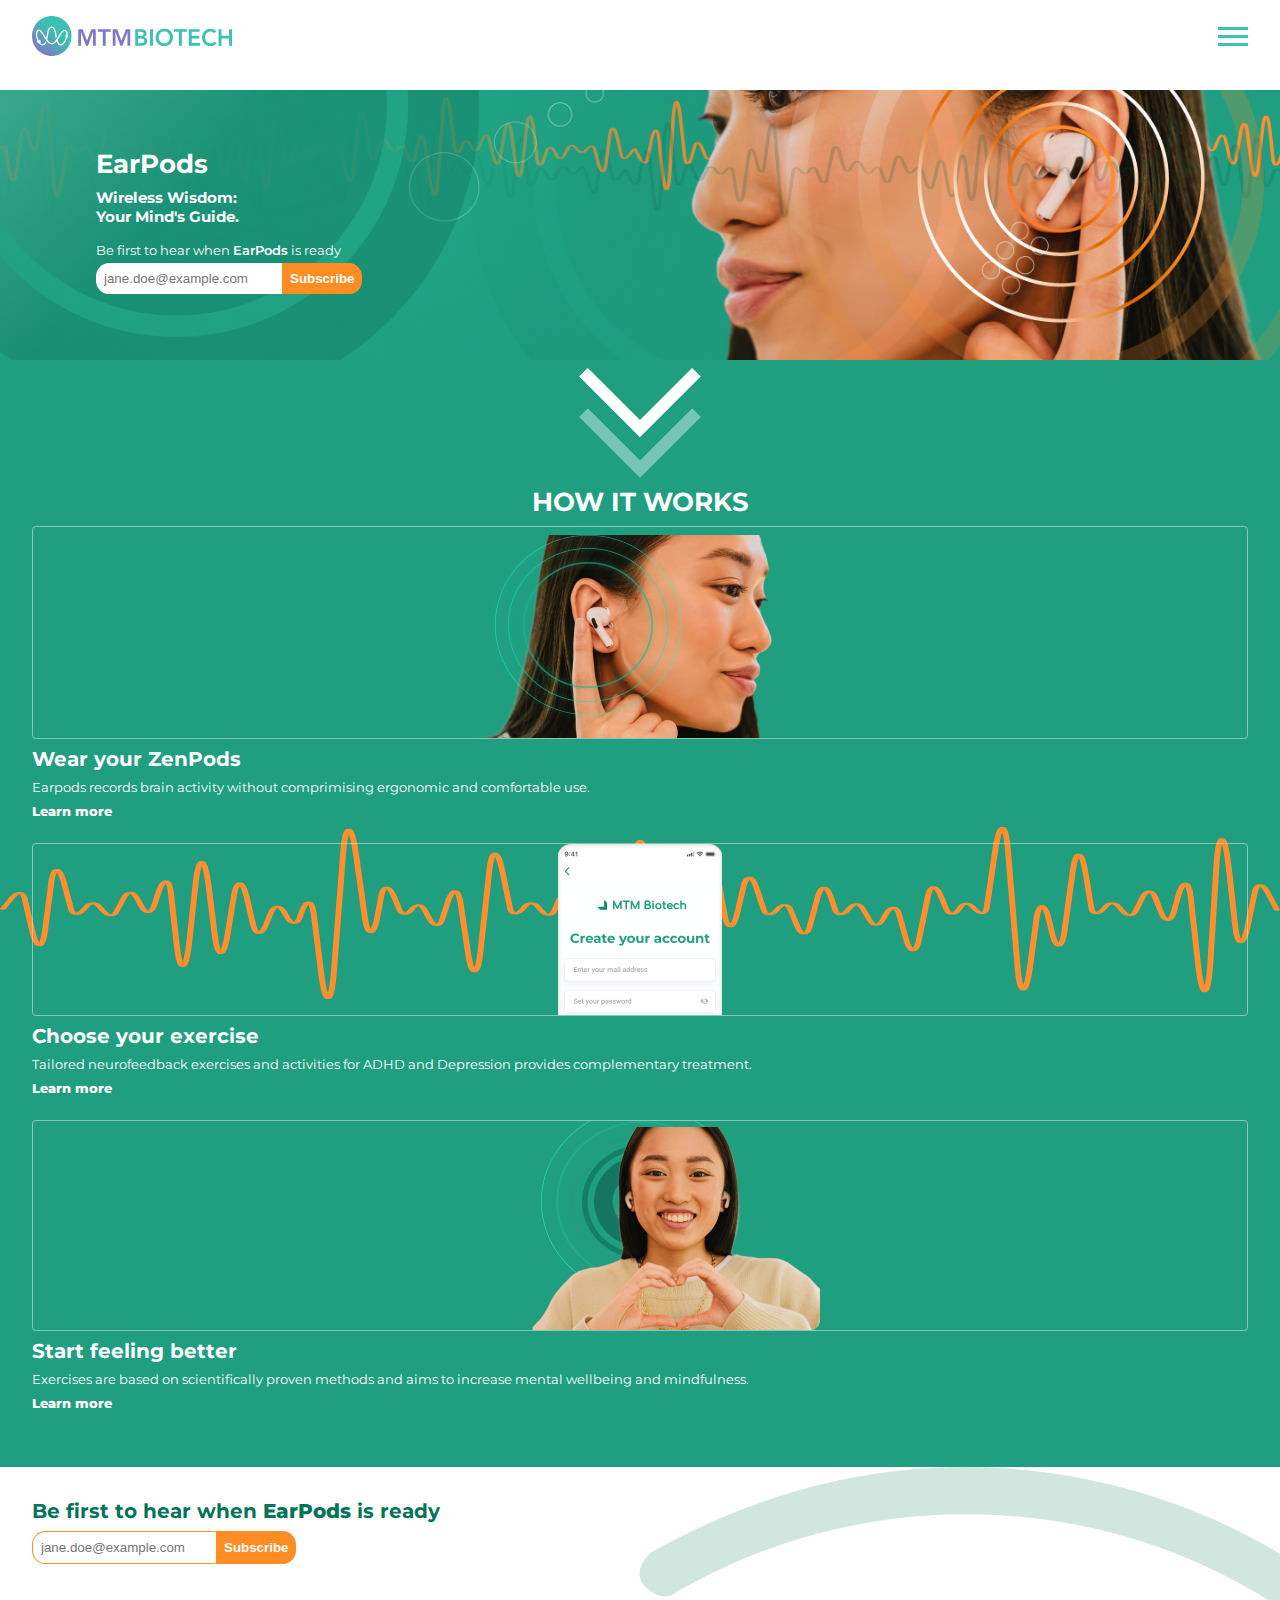
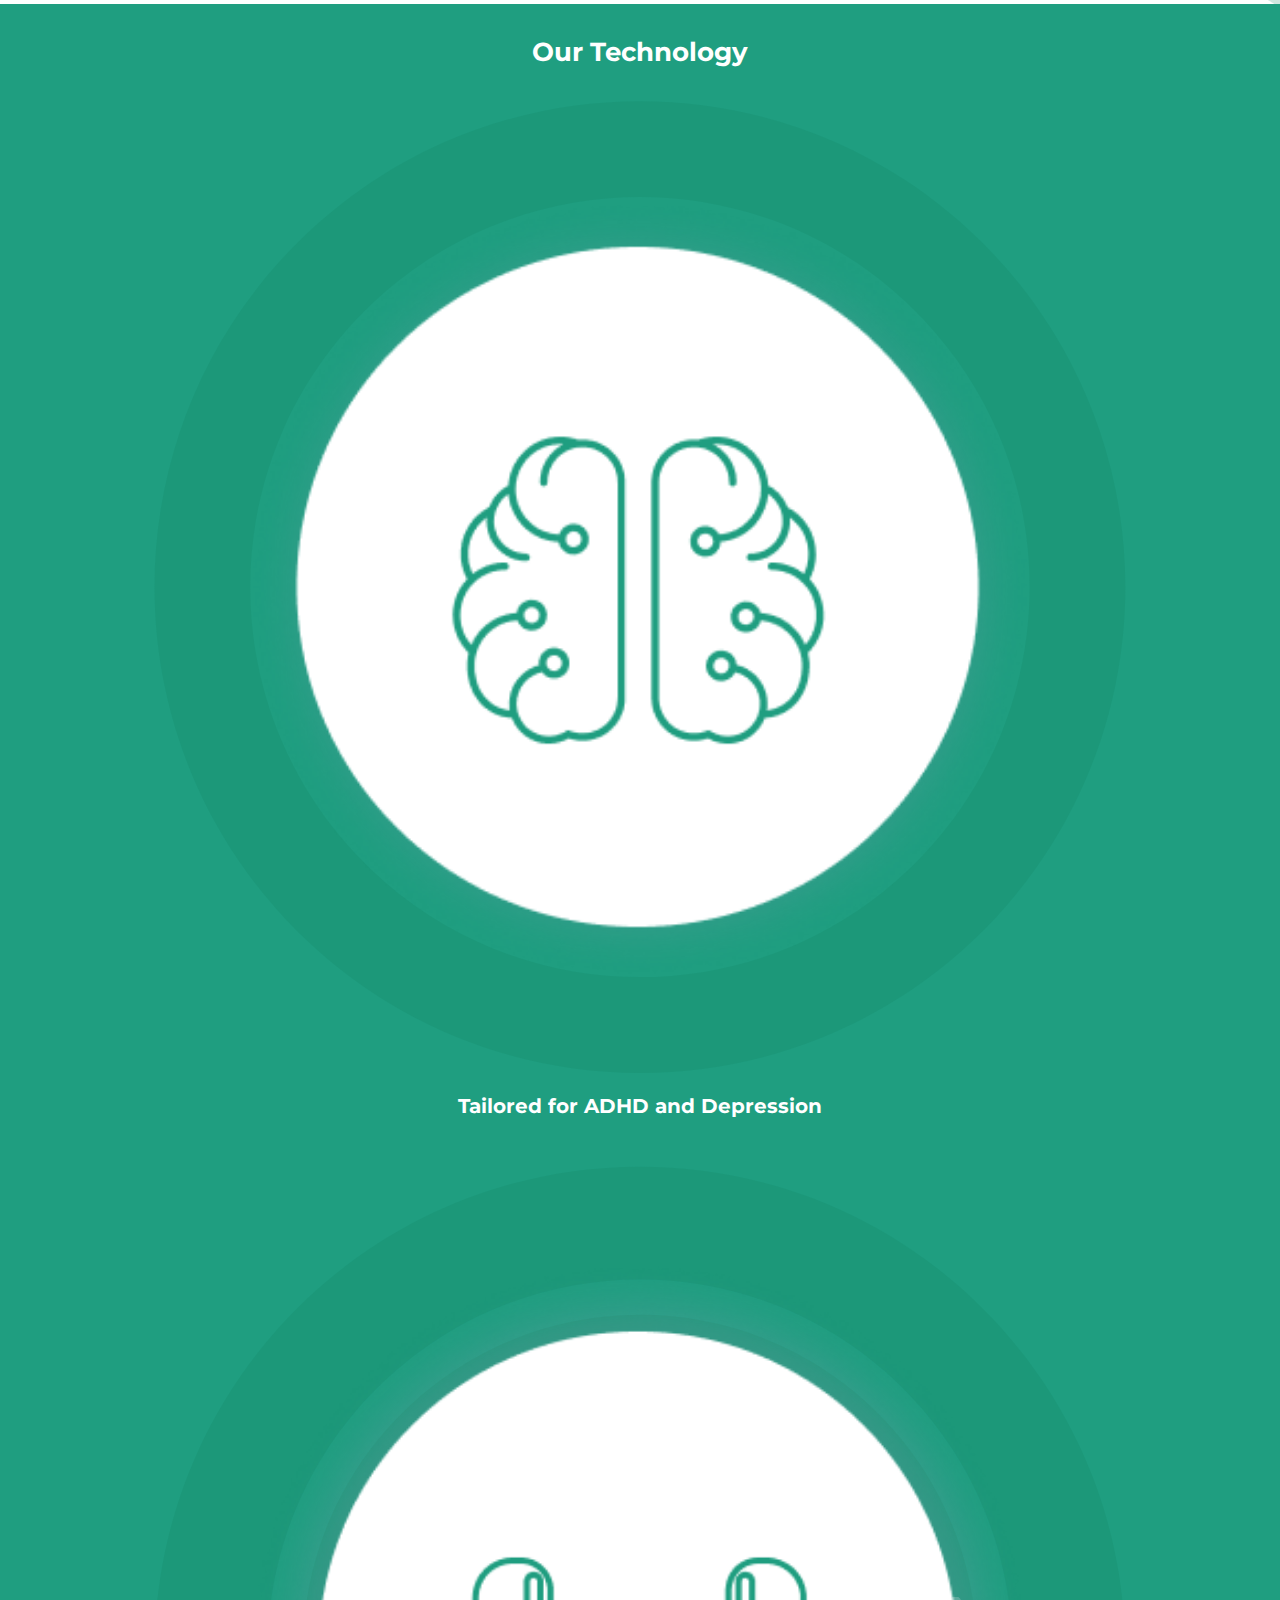
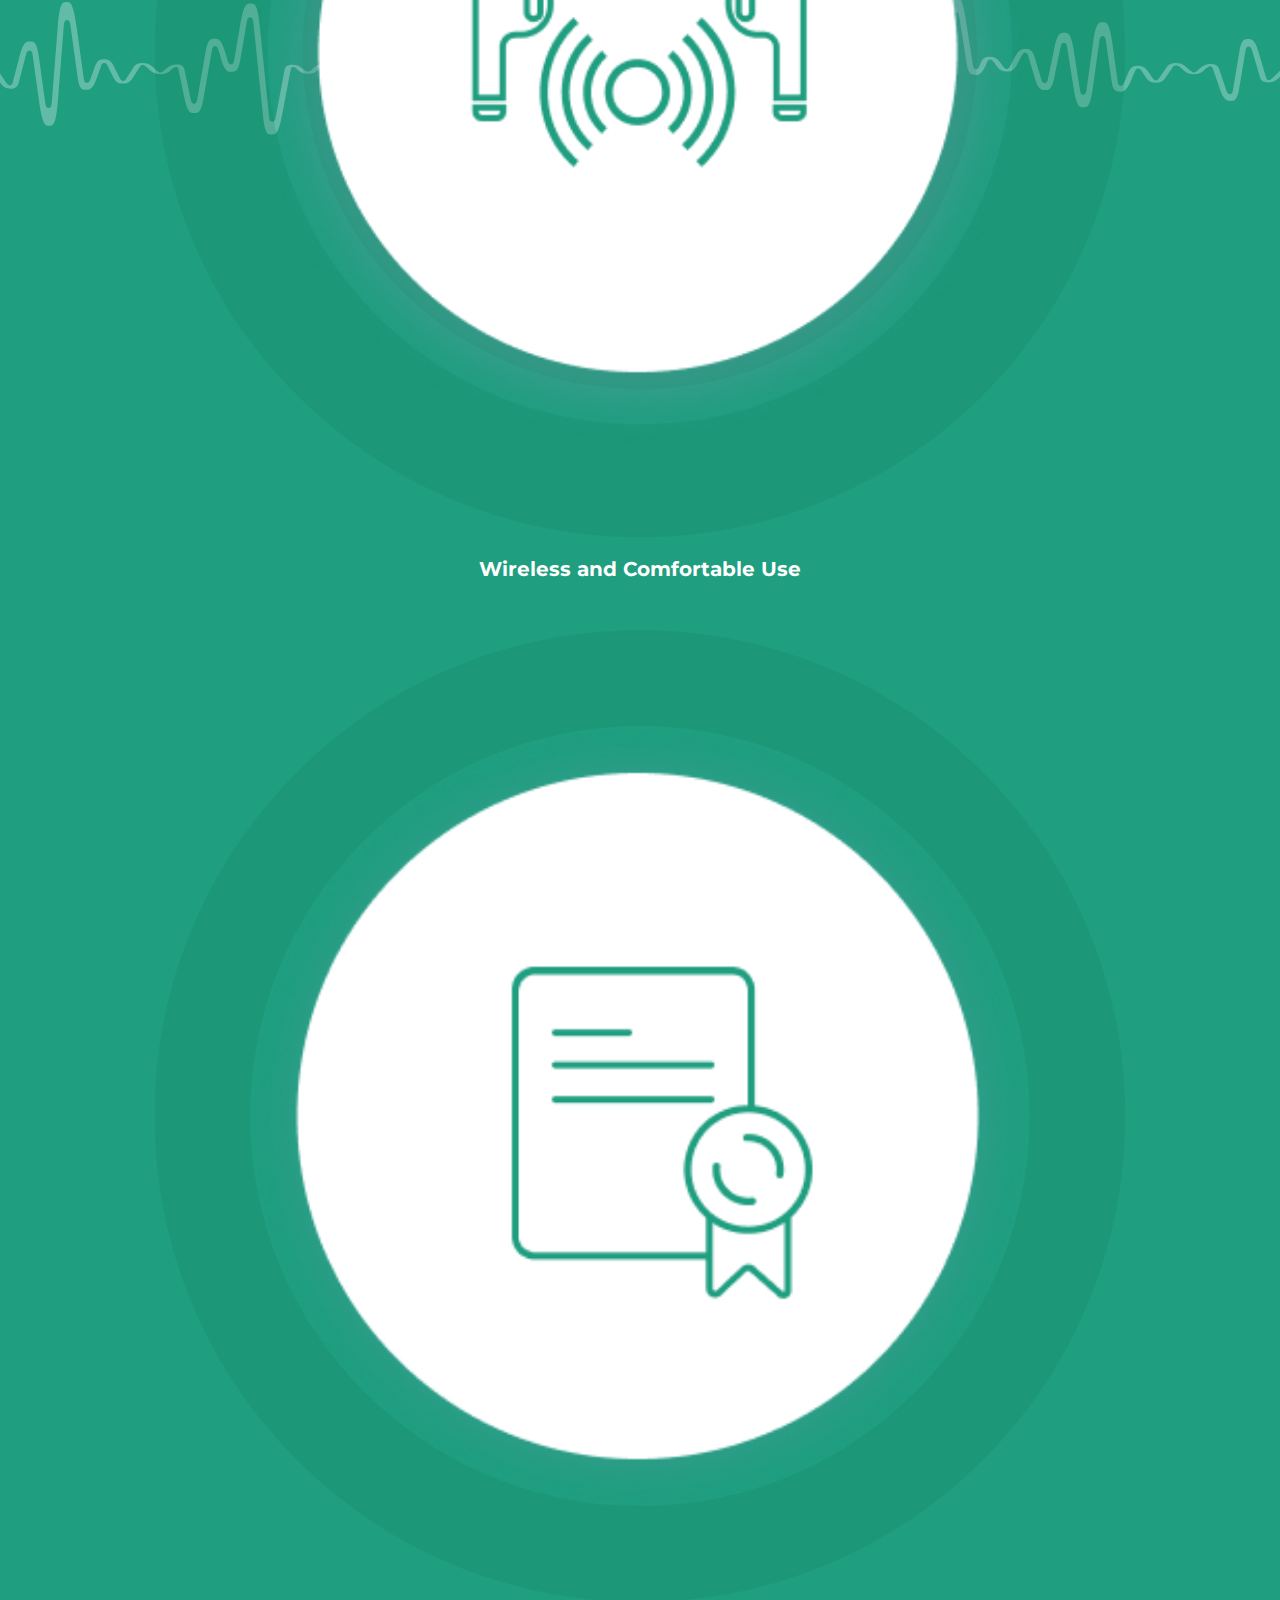
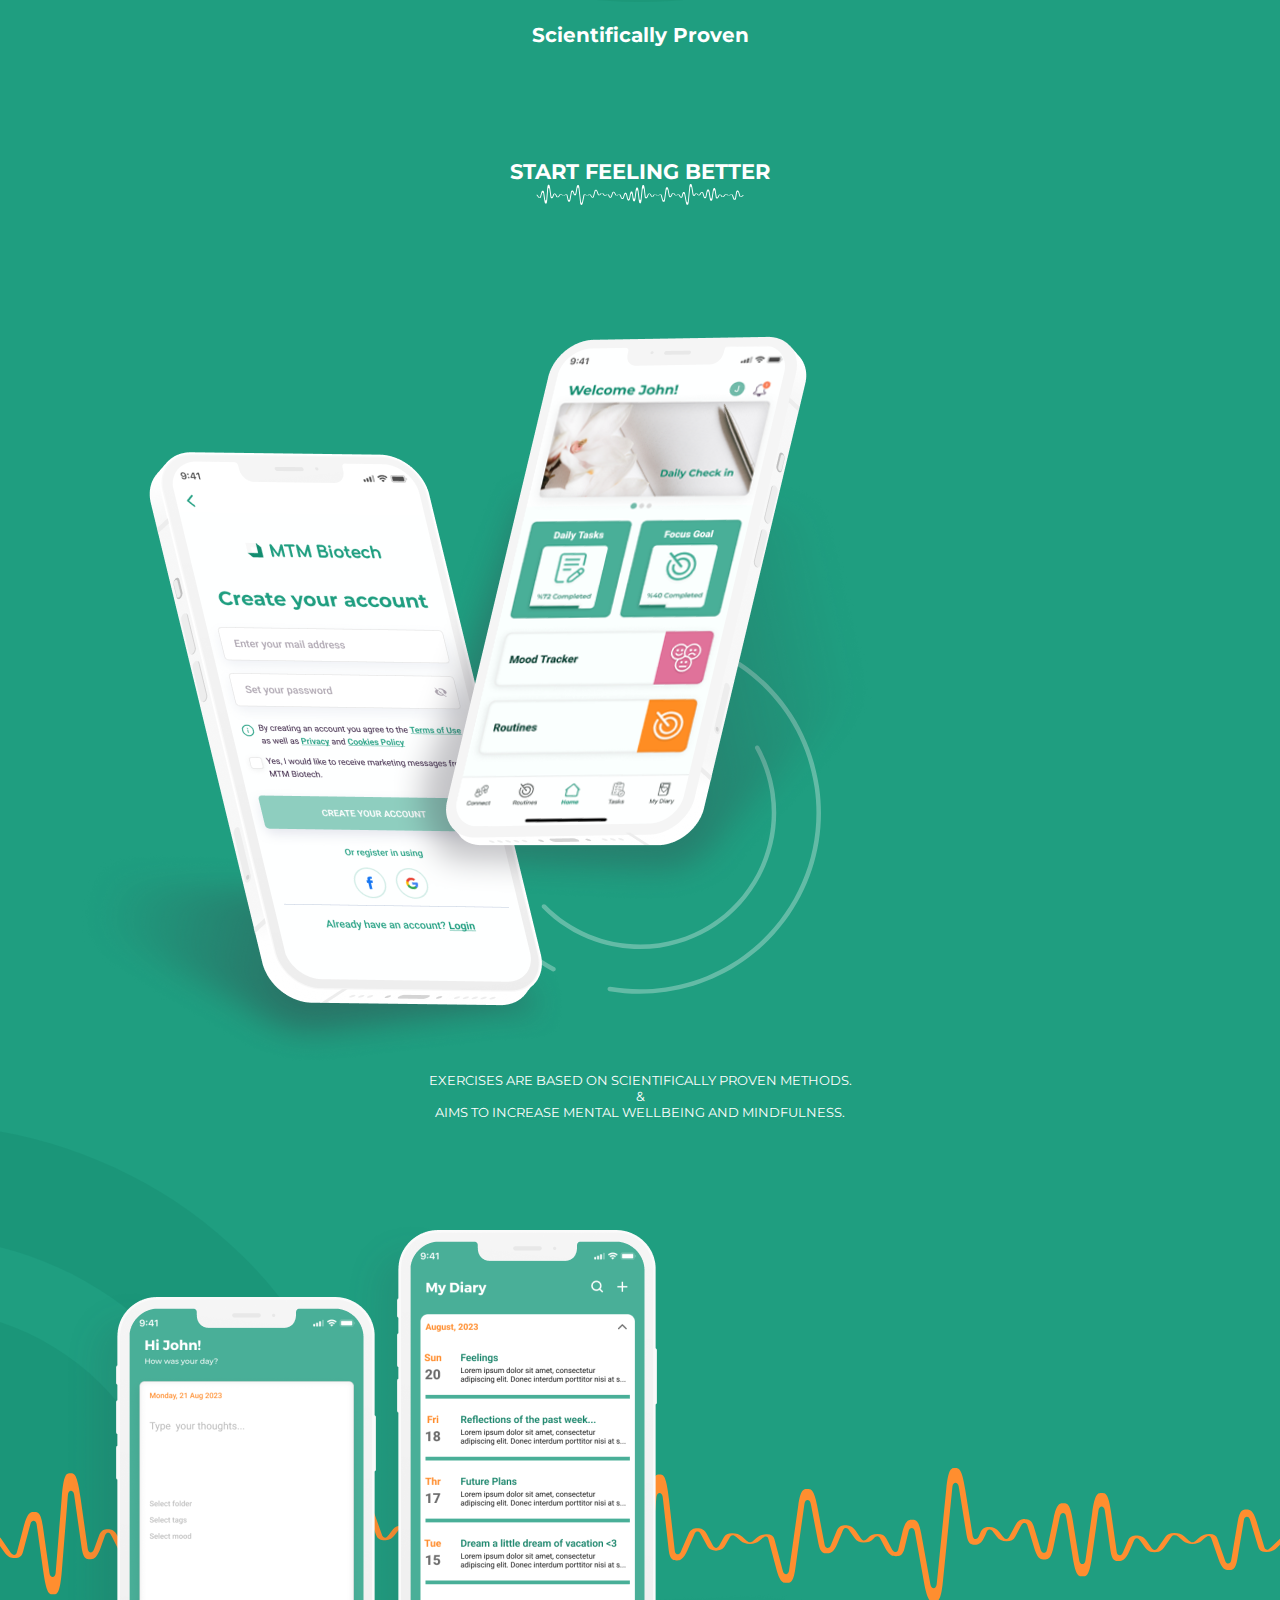
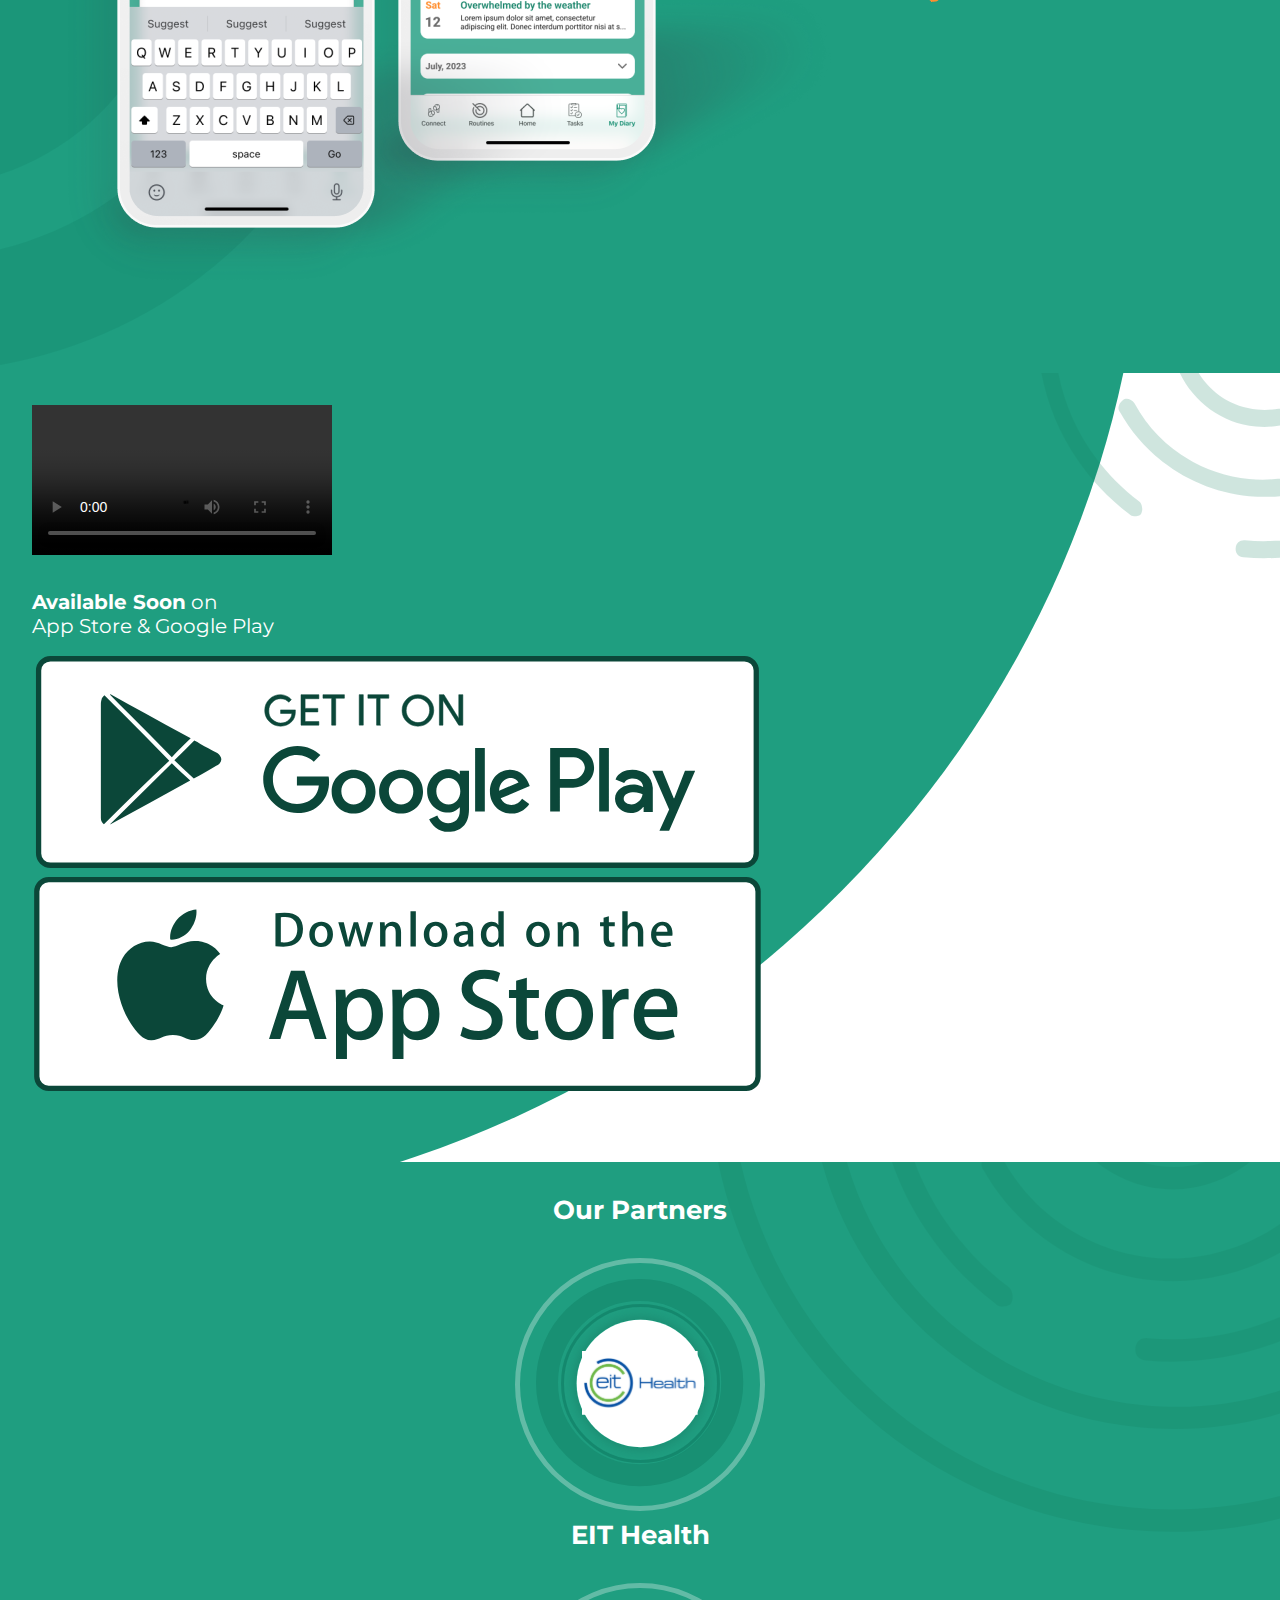
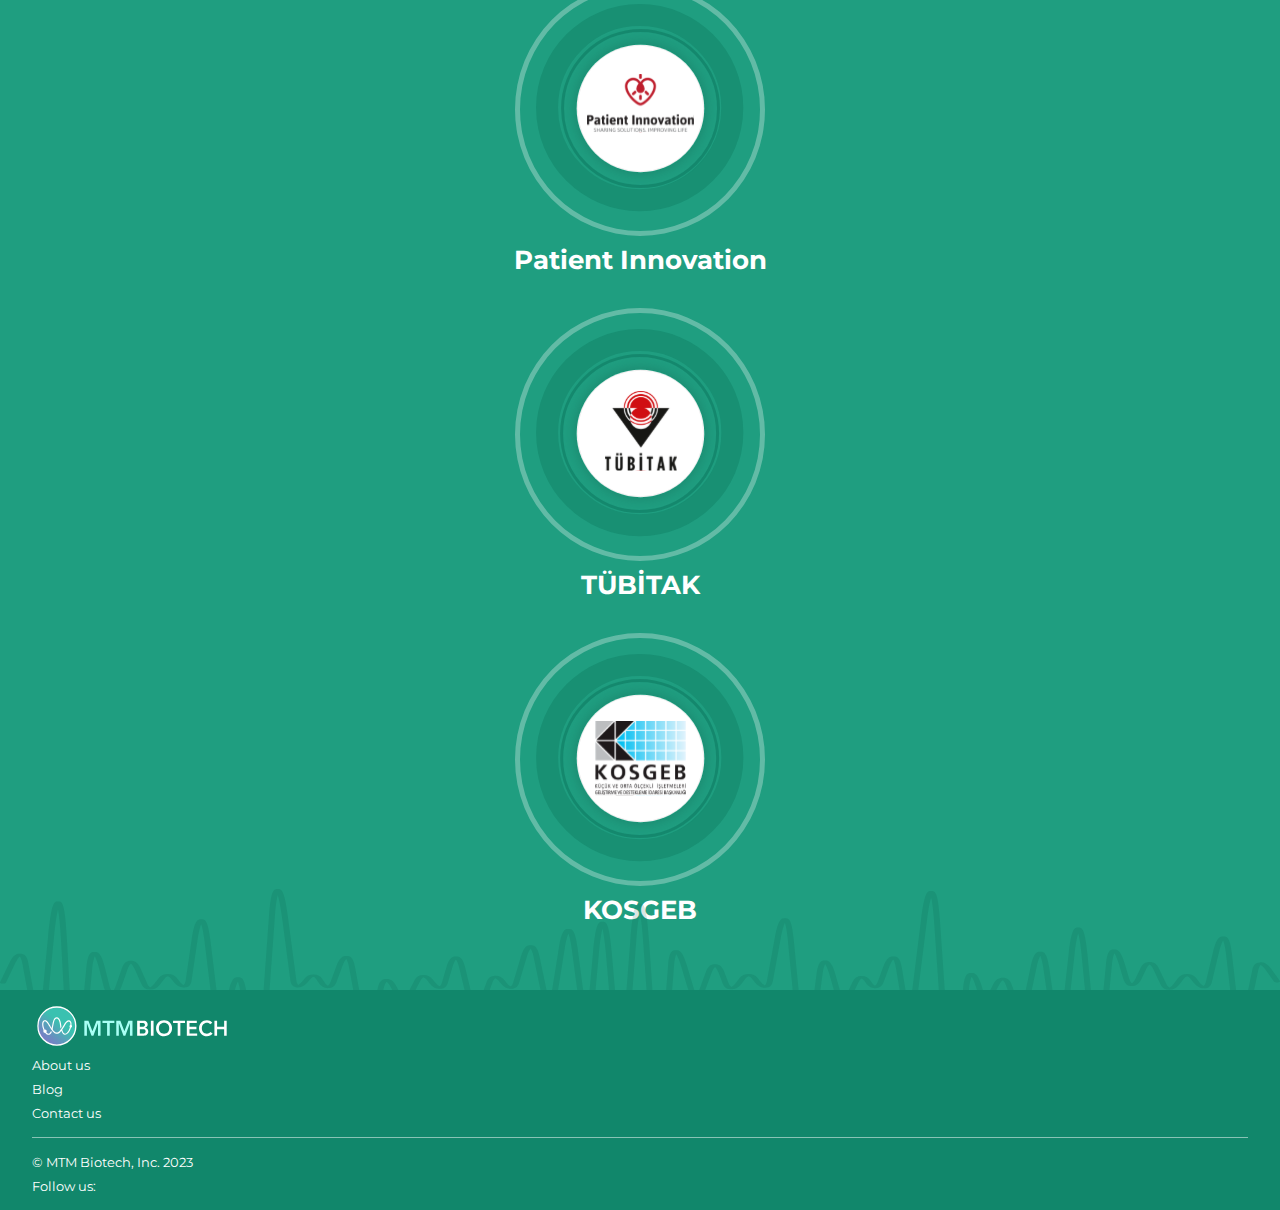
==== index.html @ 6bed7e1f "Added project" ====
<!DOCTYPE html>
<html lang="en">

<head>
    <meta charset="UTF-8">
    <meta name="viewport" content="width=device-width, initial-scale=1.0">
    <!-- Link Font Awesome -->
    <link rel="stylesheet" href="https://cdnjs.cloudflare.com/ajax/libs/font-awesome/6.4.2/css/all.min.css"
        integrity="sha512-z3gLpd7yknf1YoNbCzqRKc4qyor8gaKU1qmn+CShxbuBusANI9QpRohGBreCFkKxLhei6S9CQXFEbbKuqLg0DA=="
        crossorigin="anonymous" referrerpolicy="no-referrer" />
    <!-- End Link Font Awesome -->
    <!-- Link Stylesheet -->
    <link rel="stylesheet" href="css/style.css">
    <!-- End Link Stylesheet -->
    <title>MTM BioTech</title>
</head>

<body>
    <!-- Desktop Header -->
    <header class="desktop-header">
        <div class="container">
            <div class="desktop-header-logo">
                <img src="img/logo/logo.svg" alt="MTM BioTech Logo">
            </div>
            <ul class="desktop-header-links-items">
                <li class="desktop-header-links-item">
                    <a href="our-tech.html" class="desktop-header-link">Our Tech</a>
                </li>
                <li class="desktop-header-links-item">
                    <a href="team.html" class="desktop-header-link">Team</a>
                </li>
                <li class="desktop-header-links-item">
                    <a href="blog.html" class="desktop-header-link">Blog</a>
                </li>
            </ul>
        </div>
    </header>
    <!-- End Desktop Header -->

    <!-- Mobile Header -->
    <header class="mobile-header container">
        <div class="mobile-header-logo-hamburger">
            <div class="header-logo">
                <img src="img/logo/logo.svg" alt="MTM BioTech Logo">
            </div>
            <div class="mobile-hamburger" id="hamburger">
                <span class="line"></span>
                <span class="line"></span>
                <span class="line"></span>
            </div>
        </div>
        <div class="mobile-nav">
            <ul class="mobile-header-links-items">
                <li class="mobile-header-links-item">
                    <a href="our-tech.html" class="mobile-header-link">Our Tech</a>
                </li>
                <li class="mobile-header-links-item">
                    <a href="team.html" class="mobile-header-link">Team</a>
                </li>
                <li class="mobile-header-links-item">
                    <a href="blog.html" class="mobile-header-link">Blog</a>
                </li>
            </ul>
        </div>
    </header>
    <!-- End Mobile Header -->

    <!-- Banner -->
    <div class="banner-background">
        <div class="banner-row-background">
            <div class="container">
                <div class="banner-text-area">
                    <h1 class="banner-text-area-h1">EarPods</h1>
                    <h3 class="banner-text-area-h3">Wireless Wisdom:<br>Your Mind's Guide.</h3>
                    <div class="banner-waitlist">
                        <p class="banner-waitlist-p">Be first to hear when <span>EarPods</span> is ready</p>
                        <div class="banner-waitlist-input">
                            <input type="text" name="" id="" placeholder="jane.doe@example.com">
                            <input type="submit" value="Subscribe">
                        </div>
                    </div>
                </div>
            </div>
        </div>
    </div>
    <!-- End Banner -->

    <!-- How It Works -->
    <div class="how-it-works-background">
        <img src="img/how-it-works-wave.svg" alt="" class="how-it-works-wave">
        <div class="container">
            <div class="how-it-works-chevron">
                <img src="img/chevron.png" alt="">
            </div>
            <h1 class="how-it-works-h1">How it works</h1>
            <div class="how-it-works-row">
                <div class="how-it-works-col">
                    <div class="how-it-works-col-img">
                        <img src="img/how-it-works-1.png" alt="How it works learn more image">
                    </div>
                    <h2 class="how-it-works-col-h2">Wear your ZenPods</h2>
                    <p class="how-it-works-col-p">Earpods records brain activity without comprimising ergonomic and
                        comfortable use.</p>
                    <a href="our-tech.html" class="how-it-works-col-a">
                        Learn more
                        <i class="fa-solid fa-angle-right"></i>
                    </a>
                </div>
                <div class="how-it-works-col">
                    <div class="how-it-works-col-img">
                        <img src="img/how-it-works-2.png" alt="How it works learn more image">
                    </div>
                    <h2 class="how-it-works-col-h2">Choose your exercise</h2>
                    <p class="how-it-works-col-p">Tailored neurofeedback exercises and activities for ADHD and
                        Depression provides complementary treatment.</p>
                    <a href="our-tech.html" class="how-it-works-col-a">
                        Learn more
                        <i class="fa-solid fa-angle-right"></i>
                    </a>
                </div>
                <div class="how-it-works-col">
                    <div class="how-it-works-col-img">
                        <img src="img/how-it-works-3.png" alt="How it works learn more image">
                    </div>
                    <h2 class="how-it-works-col-h2">Start feeling better</h2>
                    <p class="how-it-works-col-p">Exercises are based on scientifically proven methods and aims to
                        increase mental wellbeing and mindfulness.</p>
                    <a href="our-tech.html" class="how-it-works-col-a">
                        Learn more
                        <i class="fa-solid fa-angle-right"></i>
                    </a>
                </div>
            </div>
        </div>
    </div>
    <!-- End How It Works -->

    <!-- Subscribe Banner -->
    <div class="subscribe-banner-background">
        <img src="img/subscribe-banner-circle.png" alt="" class="subscribe-banner-circle">
        <div class="container">
            <div class="subscribe-banner-row">
                <div class="subscribe-banner-col">
                    <h2 class="subscribe-banner-h2">Be first to hear when <span>EarPods</span> is ready</h2>
                </div>
                <div class="subscribe-banner-col">
                    <div class="subscribe-banner-input">
                        <input type="text" name="" id="" placeholder="jane.doe@example.com">
                        <input type="submit" value="Subscribe">
                    </div>
                </div>
            </div>
        </div>
    </div>
    <!-- End Subscribe Banner -->

    <!-- Our Technology -->
    <div class="our-technology-background">
        <img src="img/our-technology-wave.svg" alt="" class="our-technology-wave">
        <div class="container">
            <h1 class="our-technology-h1">Our Technology</h1>
            <div class="our-technology-row">
                <div class="our-technology-col">
                    <div class="our-technology-img">
                        <img src="img/our-technology-circle-1.svg" alt="">
                        <img src="img/brain.png" alt="">
                    </div>
                    <h2 class="our-technology-h2">Tailored for ADHD and Depression</h2>
                </div>
                <div class="our-technology-col">
                    <div class="our-technology-img">
                        <img src="img/our-technology-circle-2.svg" alt="">
                        <img src="img/headphones.png" alt="">
                    </div>
                    <h2 class="our-technology-h2">Wireless and Comfortable Use</h2>
                </div>
                <div class="our-technology-col">
                    <div class="our-technology-img">
                        <img src="img/our-technology-circle-3.svg" alt="">
                        <img src="img/document.png" alt="">
                    </div>
                    <h2 class="our-technology-h2">Scientifically Proven</h2>
                </div>
            </div>
        </div>
    </div>
    <!-- End Our Technology -->

    <!-- Start Feeling Better -->
    <div class="feeling-better-background">
        <img src="img/feeling-better-circle.svg" alt="" class="feeling-better-circle">
        <img src="img/feeling-better-wave-2.svg" alt="" class="feeling-better-wave-2">
        <div class="container">
            <div class="feeling-better-h1-wave">
                <h1 class="feeling-better-h1">
                    Start feeling better
                    <img src="img/feeling-better-wave.svg" alt="" class="feeling-better-wave">
                </h1>
            </div>
            <div class="feeling-better-row">
                <img src="img/feeling-better-center-circle.svg" alt="" class="feeling-better-center-circle">
                <div class="feeling-better-col">
                    <img src="img/feeling-better-phones.png" alt="">
                </div>
                <div class="feeling-better-col">
                    <p class="feeling-better-col-p">Exercises are based on scientifically proven methods.<br>&<br>aims
                        to increase mental wellbeing and mindfulness.</p>
                </div>
            </div>
            <div class="feeling-better-row">
                <div class="feeling-better-col"></div>
                <div class="feeling-better-col">
                    <img src="img/feeling-better-phones-2.png" alt="">
                </div>
            </div>
        </div>
    </div>
    <!-- End Start Feeling Better -->

    <!-- App Promotion -->
    <div class="app-promotion-background">
        <img src="img/app-promotion-circle.svg" alt="" class="app-promotion-circle">
        <div class="container">
            <div class="app-promotion-row">
                <div class="app-promotion-col">
                    <video controls>
                        <source src="../../Enxpresskargo/Final.3.mp4" type="video/mp4">
                    </video>
                </div>
                <div class="app-promotion-col">
                    <h2 class="app-promotion-col-h2"><span>Available Soon</span> on<br>App Store & Google Play</h2>
                    <div class="app-promotion-google-play">
                        <a href="#">
                            <img src="img/google-play.svg" alt="Google Play Logo">
                        </a>
                    </div>
                    <div class="app-promotion-app-store">
                        <a href="#">
                            <img src="img/app-store.svg" alt="App Store Logo">
                        </a>
                    </div>
                </div>
            </div>
        </div>
    </div>
    <!-- End App Promotion -->

    <!-- Our Partners -->
    <div class="our-partners-background">
        <img src="img/our-partners-circle.svg" alt="" class="our-partners-circle">
        <img src="img/our-partners-wave.svg" alt="" class="our-partners-wave">
        <div class="container">
            <h1 class="our-partners-h1">Our Partners</h1>
            <div class="our-partners-row">
                <div class="our-partners-col">
                    <div class="our-partners-col-partner">
                        <img src="img/eit-health.svg" alt="">
                    </div>
                    <h1>EIT Health</h1>
                </div>
                <div class="our-partners-col">
                    <div class="our-partners-col-partner">
                        <img src="img/patient-innovation.svg" alt="">
                    </div>
                    <h1>Patient Innovation</h1>
                </div>
                <div class="our-partners-col">
                    <div class="our-partners-col-partner">
                        <img src="img/tubitak.svg" alt="">
                    </div>
                    <h1>TÜBİTAK</h1>
                </div>
                <div class="our-partners-col">
                    <div class="our-partners-col-partner">
                        <img src="img/kosgeb.svg" alt="">
                    </div>
                    <h1>KOSGEB</h1>
                </div>
            </div>
        </div>
    </div>
    <!-- End Our Partners -->

    <!-- Footer -->
    <div class="footer-background">
        <div class="container">
            <div class="footer-top-row">
                <div class="footer-top-logo">
                    <img src="img/logo/footer-logo.svg" alt="MTM BioTech Logo">
                </div>
                <ul class="footer-top-links-items">
                    <li class="footer-top-links-item">
                        <a href="team.html" class="footer-top-link">About us</a>
                    </li>
                    <li class="footer-top-links-item">
                        <a href="blog.html" class="footer-top-link">Blog</a>
                    </li>
                    <li class="footer-top-links-item">
                        <a href="#" class="footer-top-link">Contact us</a>
                    </li>
                </ul>
            </div>
            <div class="footer-bottom-row">
                <div class="footer-bottom-col">
                    <p>&copy; MTM Biotech, Inc. 2023</p>
                </div>
                <ul class="footer-bottom-social-links-items">
                    <li>
                        <p>Follow us:</p>
                    </li>
                    <li class="footer-bottom-social-links-item">
                        <a href="https://www.linkedin.com/company/mtm-biotechnology/" class="footer-bottom-social-link">
                            <i class="fa-brands fa-linkedin-in"></i>
                        </a>
                    </li>
                    <li class="footer-bottom-social-links-item">
                        <a href="https://twitter.com/mtmbiotech" class="footer-bottom-social-link">
                            <i class="fa-brands fa-x-twitter"></i>
                        </a>
                    </li>
                    <li class="footer-bottom-social-links-item">
                        <a href="https://www.instagram.com/mtmbiotech/" class="footer-bottom-social-link">
                            <i class="fa-brands fa-instagram"></i>
                        </a>
                    </li>
                </ul>
            </div>
        </div>
    </div>
    <!-- End Footer -->

    <!-- Main Script -->
    <script src="js/main.js"></script>
    <!-- End Main Script -->
</body>

</html>
---- css/style.css ----
/* Font Family */
@import url('https://fonts.googleapis.com/css2?family=Montserrat:wght@100;200;300;400;500;600;700;800;900&display=swap');
/* End Font Family */

/* Base Styles */
* {
    padding: 0;
    margin: 0;
    box-sizing: border-box;
}

:root {
    --header-link-color: #3AC1B0;
    --section-color: #1F9E80;
}

body {
    font-family: 'Montserrat', sans-serif;
    font-size: 13px;
}

img {
    max-width: 100%;
}

a {
    text-decoration: none;
}

ul {
    list-style-type: none;
}

.container {
    width: 95%;
    max-width: 95%;
    margin-inline: auto;
}

body.open {
    overflow: hidden;
}

/* End Base Styles */

/* Hamburger Menu */
.mobile-hamburger .line {
    width: 30px;
    height: 3px;
    background-color: var(--header-link-color);
    display: block;
    margin: 5px auto;
    transition: all 0.3s ease-in-out;
}

.mobile-hamburger:hover {
    cursor: pointer;
}

#hamburger {
    transition: all 0.3s ease-in-out;
}

#hamburger.is-active {
    -webkit-animation: smallbig 0.6s forwards;
    animation: smallbig 0.6s forwards;
}

@-webkit-keyframes smallbig {

    0%,
    100% {
        transform: scale(1);
    }

    50% {
        transform: scale(0);
    }
}

@keyframes smallbig {

    0%,
    100% {
        transform: scale(1);
    }

    50% {
        transform: scale(0);
    }
}

#hamburger.is-active .line:nth-child(1),
#hamburger.is-active .line:nth-child(2),
#hamburger.is-active .line:nth-child(3) {
    transition-delay: 0.2s;
}

#hamburger.is-active .line:nth-child(2) {
    opacity: 0;
}

#hamburger.is-active .line:nth-child(1) {
    transform: translateY(8px) rotate(45deg);
}

#hamburger.is-active .line:nth-child(3) {
    transform: translateY(-8px) rotate(-45deg);
}

/* End Hamburger Menu */

/* Hide Desktop Header */
.desktop-header {
    display: none;
}

/* End Hide Desktop Header */

/* Mobile Header */
.mobile-header {
    position: relative;
    padding: 1rem 0;
    background-color: #fff;
    height: 10vh;
}

.mobile-header-logo-hamburger {
    display: flex;
    align-items: center;
    justify-content: space-between;
}

.header-logo {
    width: 200px;
    height: 40px;
}

.mobile-nav {
    display: none;
    width: 100%;
    height: 100%;
    background: #fff;
    position: fixed;
    left: 0;
    top: 10vh;
    z-index: 99;
}

.mobile-nav.open {
    display: block;
}

.mobile-header-links-items {
    width: 100%;
    height: 100%;
}

.mobile-header-links-item {
    border-top: 2px solid #efefef;
}

.mobile-header-links-item:last-child {
    border-bottom: 2px solid #efefef;
}

.mobile-header-links-item a {
    width: 100%;
    font-weight: 700;
    display: inline-block;
    padding: 1rem;
    color: var(--header-link-color);
}

/* End Mobile Header */

/* Banner */
.banner-background {
    position: relative;
    background-color: var(--section-color);
}

.banner-row-background {
    background-image: url(/img/banner-background.png);
    background-size: cover;
    background-position: center center;
    background-repeat: no-repeat;
    height: 30vh;
}

.banner-text-area {
    position: absolute;
    top: 50%;
    left: 50%;
    transform: translate(-50%, -50%);
    width: 85%;
    color: #fff;
}

.banner-text-area-h1 {
    margin-bottom: .5rem;
}

.banner-waitlist {
    margin-top: 1rem;
}

.banner-waitlist-p {
    margin-bottom: .3rem;
}

.banner-waitlist-p span {
    font-weight: 600;
}

.banner-waitlist-input input[type="text"] {
    padding: .5rem;
    border-radius: 1em 0 0 1em;
    border: none;
    outline: none;
    margin-bottom: .5rem;
}

.banner-waitlist-input input[type="submit"] {
    padding: .5rem;
    border-radius: 0 1em 1em 0;
    border: none;
    margin-left: -10px;
    outline: none;
    margin-bottom: .5rem;
    background-color: #FF8D23;
    color: #fff;
    font-weight: 700;
    align-self: flex-start;
}

/* End Banner */

/* How It Works */
.how-it-works-background {
    background-color: var(--section-color);
    position: relative;
    z-index: 0;
    color: #fff;
    padding-bottom: 2rem;
}

.how-it-works-wave {
    position: absolute;
    top: 50%;
    transform: translateY(-50%);
    z-index: -1;
}

.how-it-works-chevron {
    display: flex;
    justify-content: center;
    padding: .5rem 0;
}

.how-it-works-chevron img {
    width: 10%;
}

.how-it-works-h1 {
    text-align: center;
    text-transform: uppercase;
    margin-bottom: .5rem;
}

.how-it-works-col {
    margin-bottom: 1.5rem;
}

.how-it-works-col-img {
    text-align: center;
}

.how-it-works-col-img {
    border: 1px solid rgba(239, 239, 238, .5);
    border-radius: .3em;
    overflow: hidden;
    display: flex;
    justify-content: center;
    align-items: center;
}

.how-it-works-col-img img {
    object-fit: none;
    display: block;
}

.how-it-works-col-h2 {
    margin: .5rem 0;
}

.how-it-works-col-p {
    margin-bottom: .5rem;
}

.how-it-works-col-a {
    color: #fff;
    font-weight: 800;
}

.how-it-works-col-a:hover {
    color: #FF8D23;
}

/* End How It Works */

/* Subscribe Banner */
.subscribe-banner-background {
    background-color: #fff;
    position: relative;
    padding: 2rem 0;
    z-index: 0;
    overflow: hidden;
}

.subscribe-banner-circle {
    position: absolute;
    right: 0;
    top: 0;
    z-index: -1;
}

.subscribe-banner-h2 {
    color: #037459;
}

.subscribe-banner-h2 span {
    font-weight: 800;
}

.subscribe-banner-col {
    margin-bottom: .5rem;
}

.subscribe-banner-input {
    display: flex;
}

.subscribe-banner-input input[type="text"] {
    padding: .5rem;
    border-radius: 1em;
    border-top: 1px solid #FF8D23;
    border-left: 1px solid #FF8D23;
    border-bottom: 1px solid #FF8D23;
    border-right: none;
    outline: none;
}

.subscribe-banner-input input[type="submit"] {
    padding: .5rem;
    border-radius: 0 1em 1em 0;
    border: none;
    outline: none;
    background-color: #FF8D23;
    color: #fff;
    font-weight: 700;
    margin-left: -10px;
}

/* End Subscribe Banner */

/* Our Technology */
.our-technology-background {
    background-color: var(--section-color);
    color: #fff;
    position: relative;
    padding: 2rem 0;
}

.our-technology-wave {
    position: absolute;
    top: 50%;
    transform: translateY(-50%);
}

.our-technology-h1 {
    text-align: center;
    margin-bottom: 2rem;
}

.our-technology-col {
    margin-bottom: 3rem;
}

.our-technology-img {
    position: relative;
    margin-bottom: 1rem;
    text-align: center;
}

.our-technology-img img:nth-child(1) {
    width: 80%;
}

.our-technology-img img:nth-child(2) {
    position: absolute;
    left: 50%;
    top: 50%;
    transform: translate(-50%, -50%);
    width: 65%;
}

.our-technology-h2 {
    text-align: center;
}

/* End Our Technology */

/* Start Feeling Better */
.feeling-better-background {
    background-color: var(--section-color);
    position: relative;
    z-index: 0;
    padding: 2rem 0;
    color: #fff;
}

.feeling-better-circle {
    position: absolute;
    left: 0;
    bottom: 0;
    z-index: -1;
}

.feeling-better-wave-2 {
    position: absolute;
    left: 0;
    bottom: 20%;
    z-index: -1;
}

.feeling-better-h1-wave {
    margin-bottom: 1rem;
}

.feeling-better-h1 {
    position: relative;
    text-align: center;
    text-transform: uppercase;
    width: max-content;
    margin-inline: auto;
    font-size: 1.3rem;
}

.feeling-better-wave {
    position: absolute;
    left: 50%;
    top: 100%;
    width: 80%;
    transform: translateX(-50%);
}

.feeling-better-row {
    position: relative;
    z-index: 0;
}

.feeling-better-center-circle {
    position: absolute;
    bottom: 20%;
    left: 50%;
    transform: translate(-50%, 20%);
    z-index: -1;
    opacity: .3;
}

.feeling-better-col-p {
    text-align: center;
    text-transform: uppercase;
}

/* End Start Feeling Better */

/* App Promotion */
.app-promotion-background {
    background-image: url(/img/app-promotion-bg.svg);
    background-repeat: no-repeat;
    background-position: center;
    background-size: cover;
    padding: 2rem 0;
    position: relative;
    z-index: 0;
}

.app-promotion-circle {
    position: absolute;
    right: 0;
    top: 0;
    z-index: -1;
}

.app-promotion-col {
    margin-bottom: 2rem;
}

.app-promotion-col-h2 {
    color: #fff;
    font-weight: 400;
    margin-bottom: 1rem;
}

.app-promotion-col-h2 span {
    font-weight: 700;
}

.app-promotion-google-play img,
.app-promotion-app-store img {
    width: 60%;
}

/* End App Promotion */

/* Our Partners */
.our-partners-background {
    padding: 2rem 0;
    background-color: var(--section-color);
    position: relative;
    z-index: 0;
    color: #fff;
    text-align: center;
}

.our-partners-circle {
    position: absolute;
    top: 0;
    right: 0;
    z-index: -1;
}

.our-partners-wave {
    position: absolute;
    bottom: 0;
    left: 0;
}

.our-partners-h1 {
    margin-bottom: 2rem;
}

.our-partners-col {
    margin-bottom: 2rem;
}

.our-partners-col-partner {
    width: fit-content;
    margin-inline: auto;
    padding: 1rem;
    border: 5px solid rgba(255, 255, 255, .3);
    border-radius: 50%;
    margin-bottom: .5rem;
}

.our-partners-col-partner:hover img {
    transform: scale(1.07);
}

/* End Our Partners */

/* Footer */
.footer-background {
    background-color: #11876B;
    color: #fff;
}

.footer-background a {
    color: #fff;
}

.footer-top-row {
    padding: 1rem 0;
    border-bottom: 1px solid rgba(255, 255, 255, .5);
}

.footer-top-logo {
    margin-bottom: .5rem;
}

.footer-top-logo img {
    width: 200px;
    height: 40px;
}

.footer-top-links-item {
    margin-bottom: .5rem;
}

.footer-top-links-item:last-child {
    margin-bottom: initial;
}

.footer-bottom-row {
    padding: 1rem 0;
}

.footer-bottom-col {
    margin-bottom: .5rem;
}

.footer-bottom-social-links-items {
    display: flex;
    align-items: center;
    gap: 1rem;
}

/* End Footer */
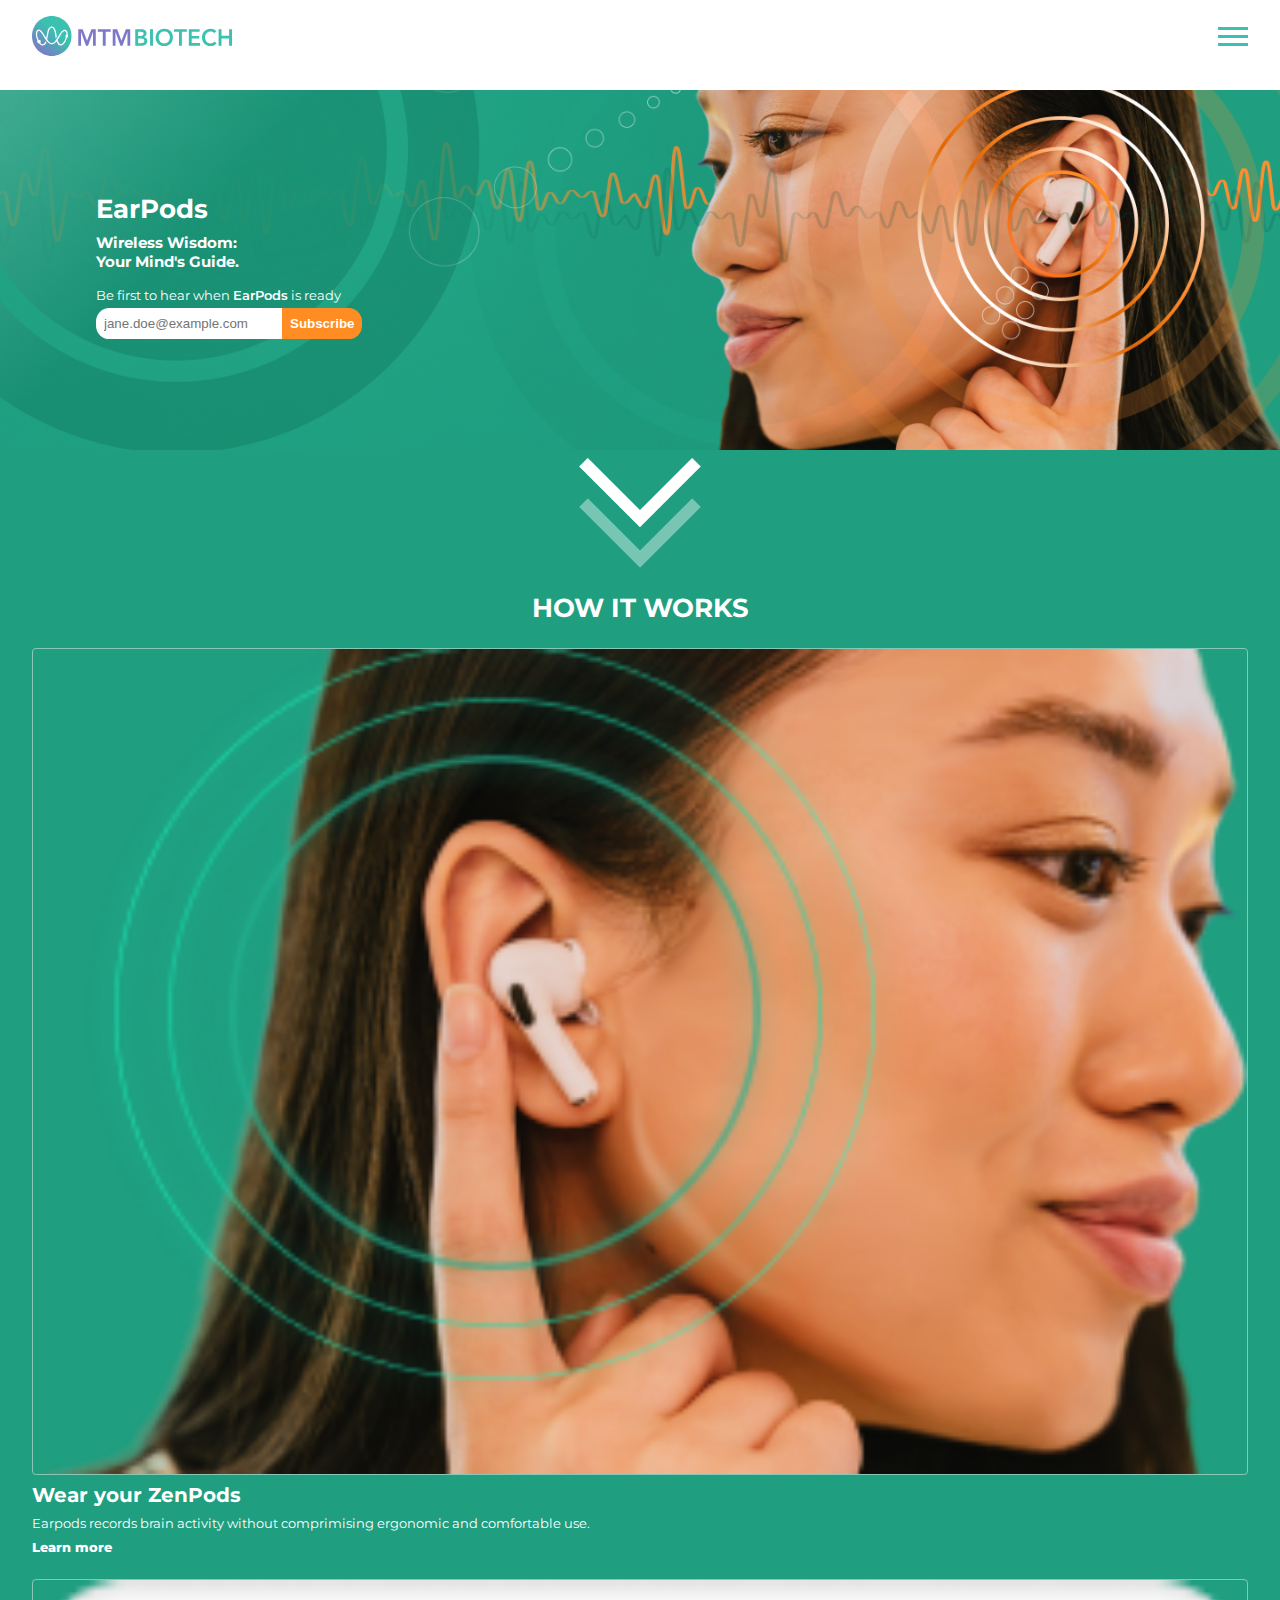
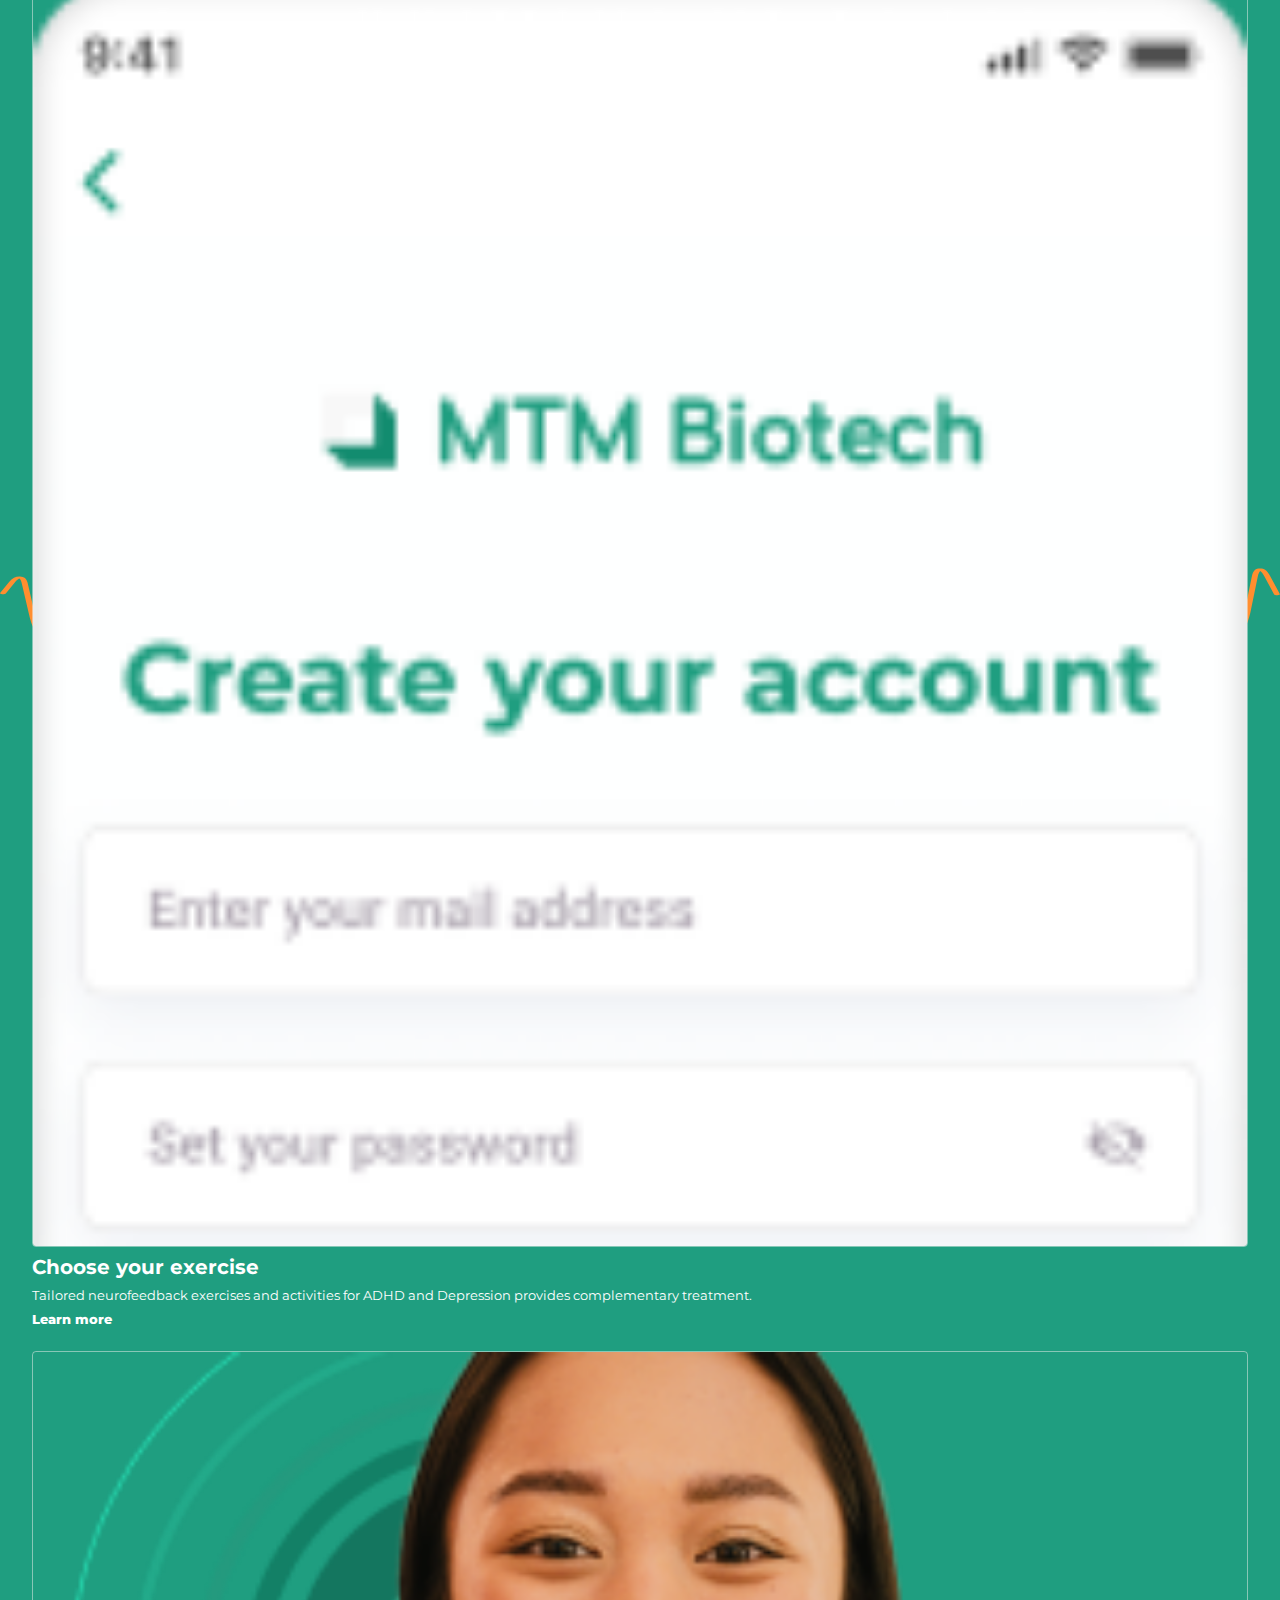
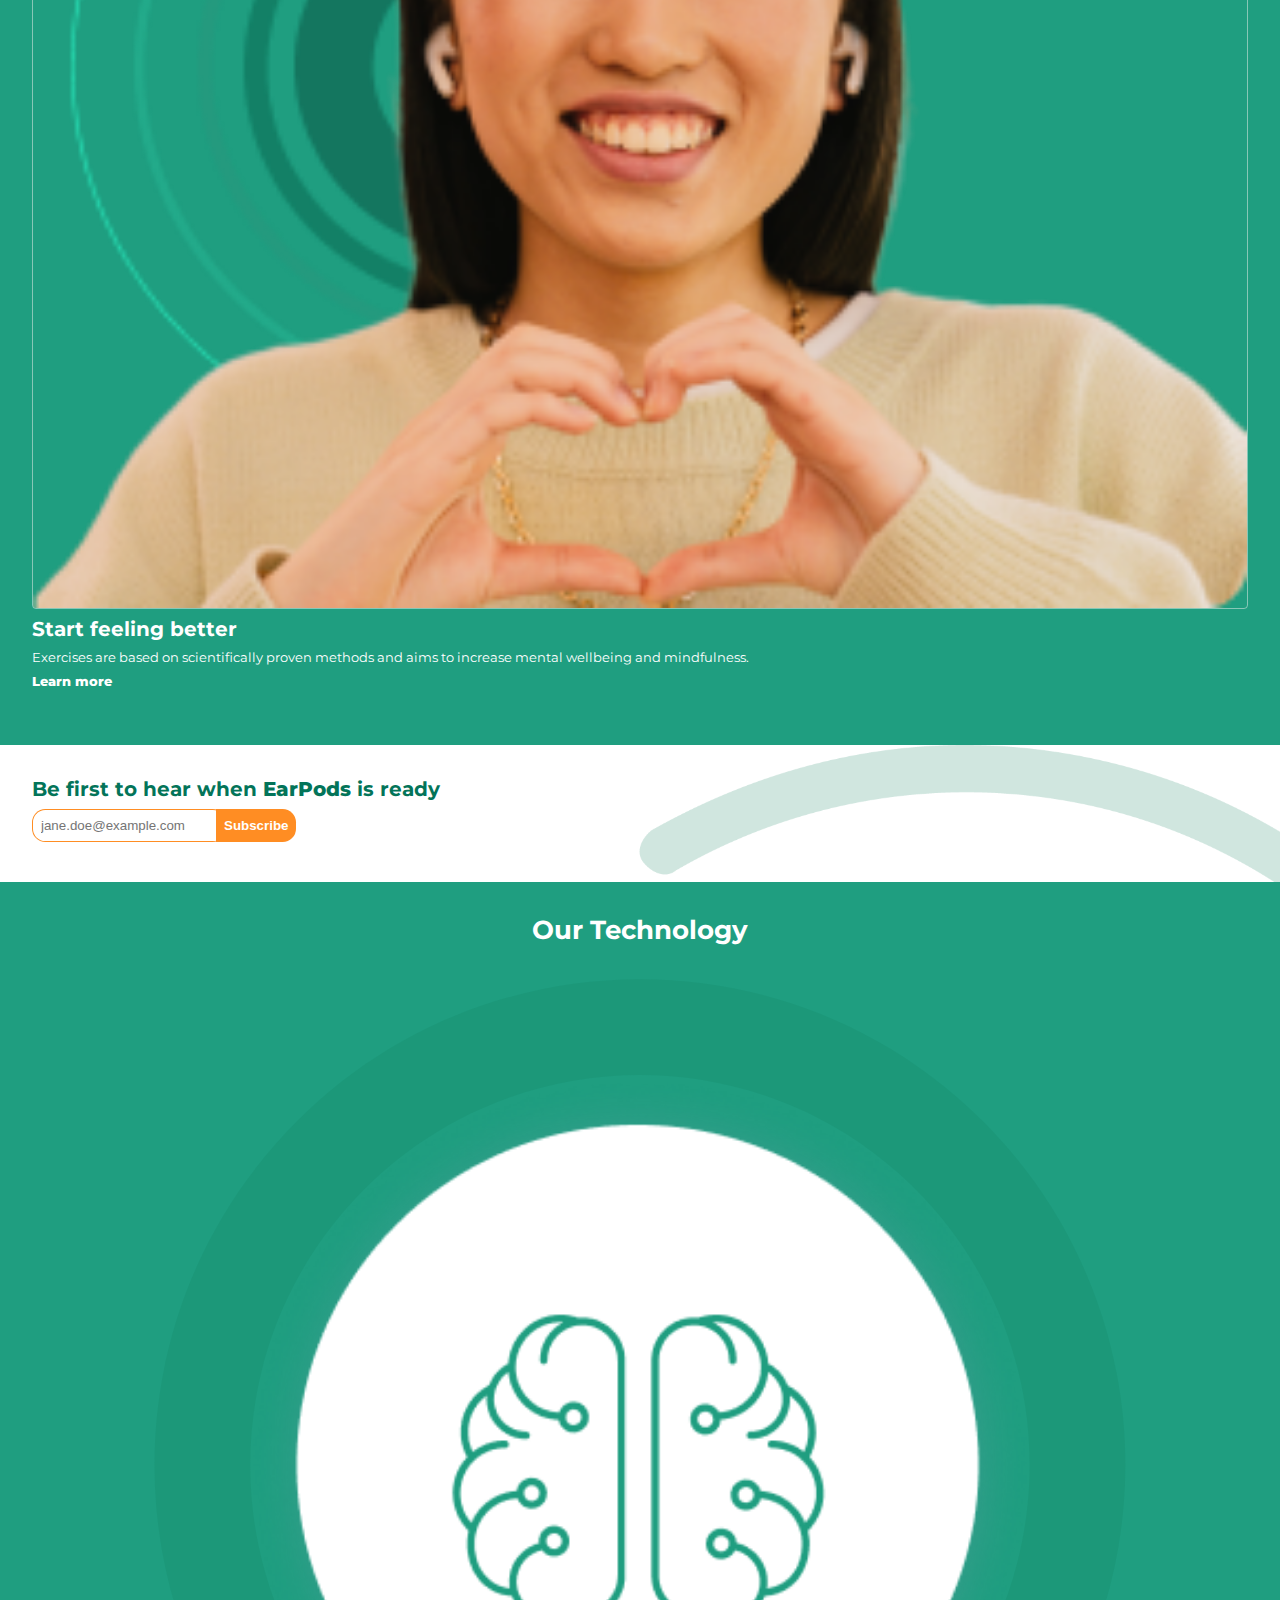
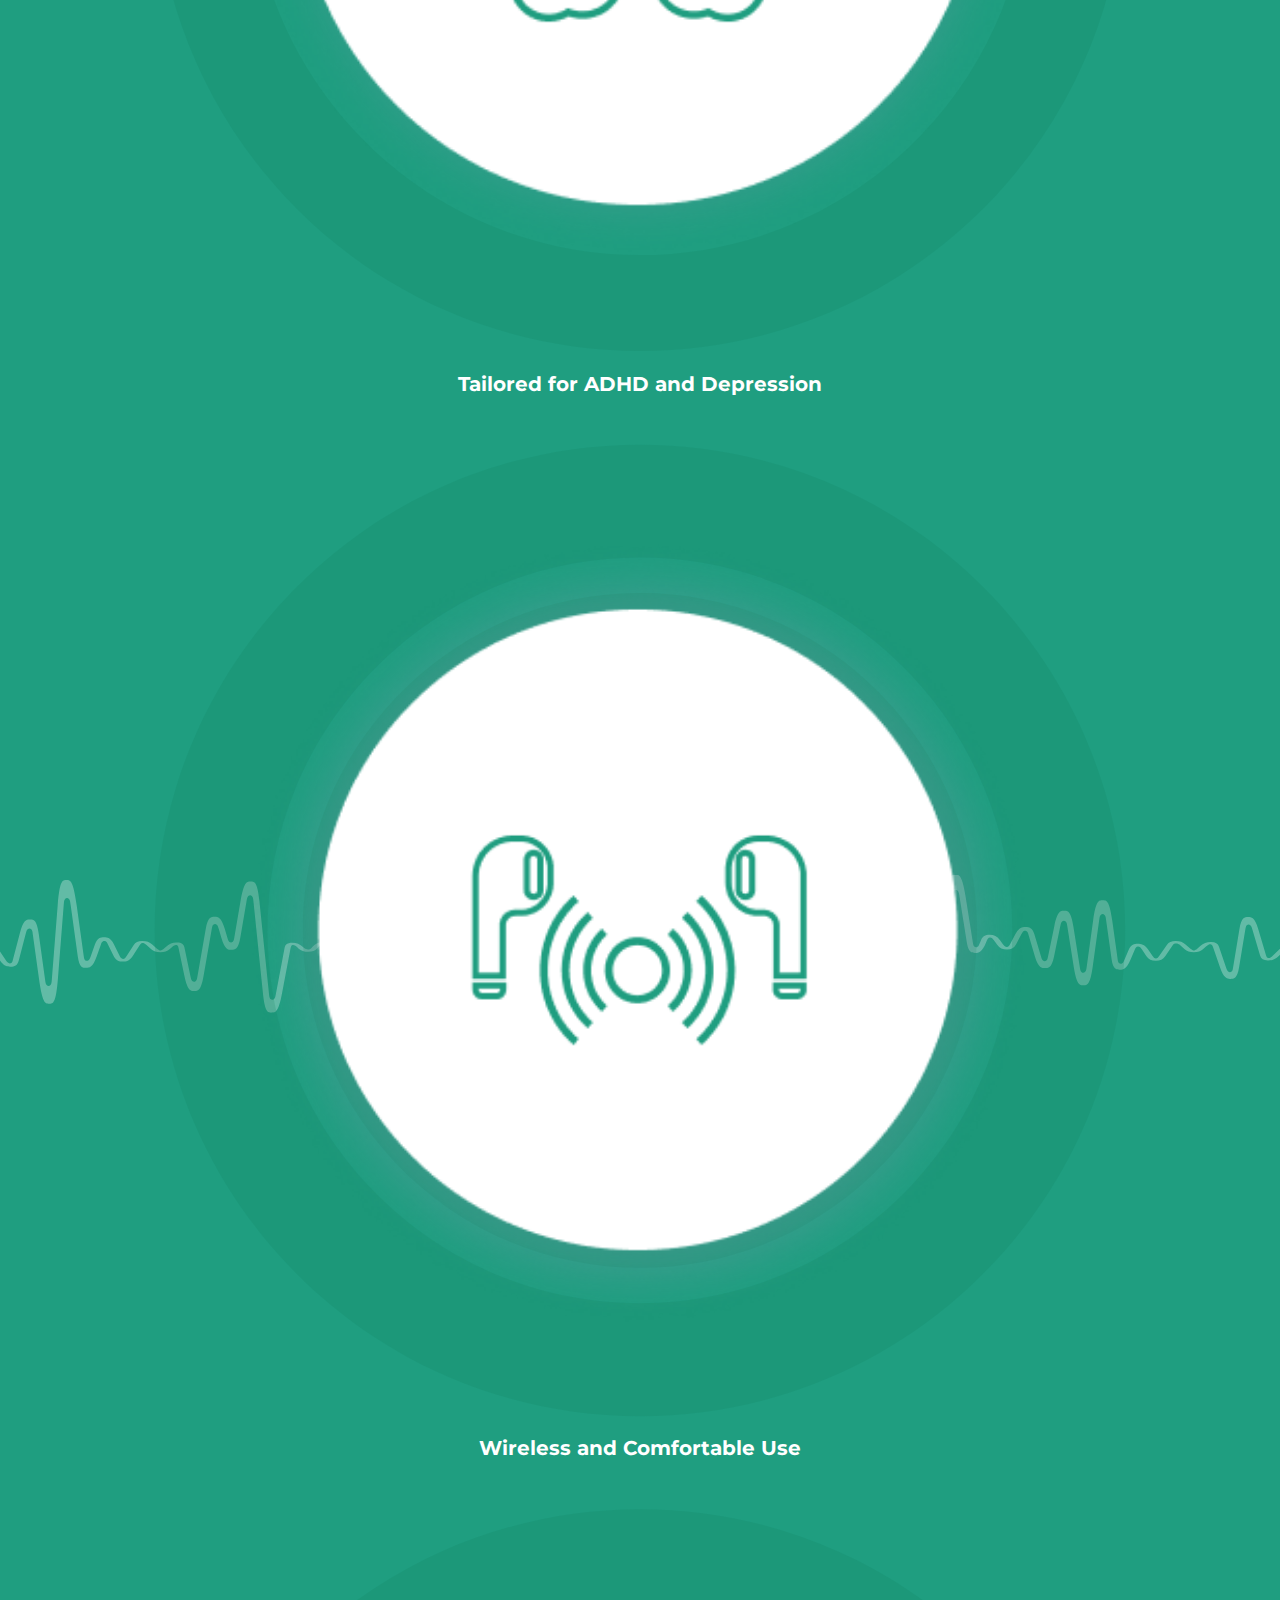
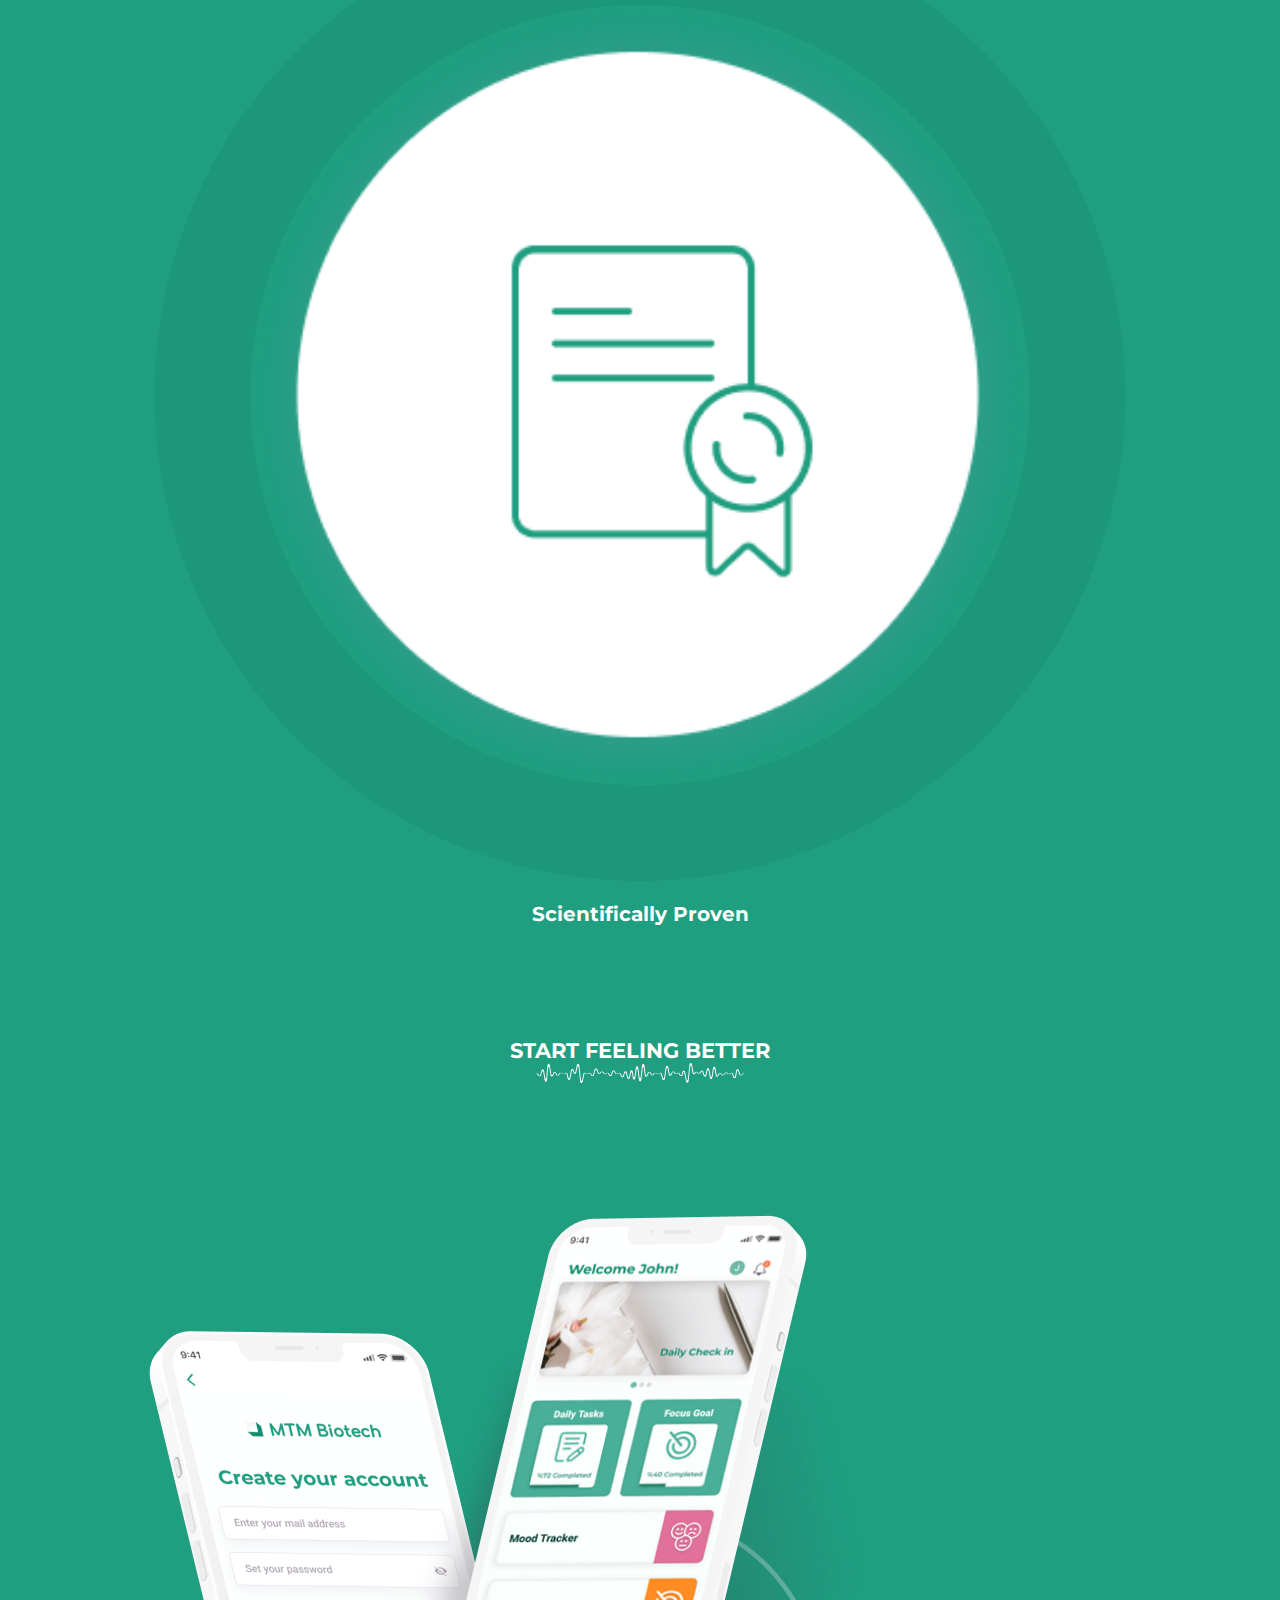
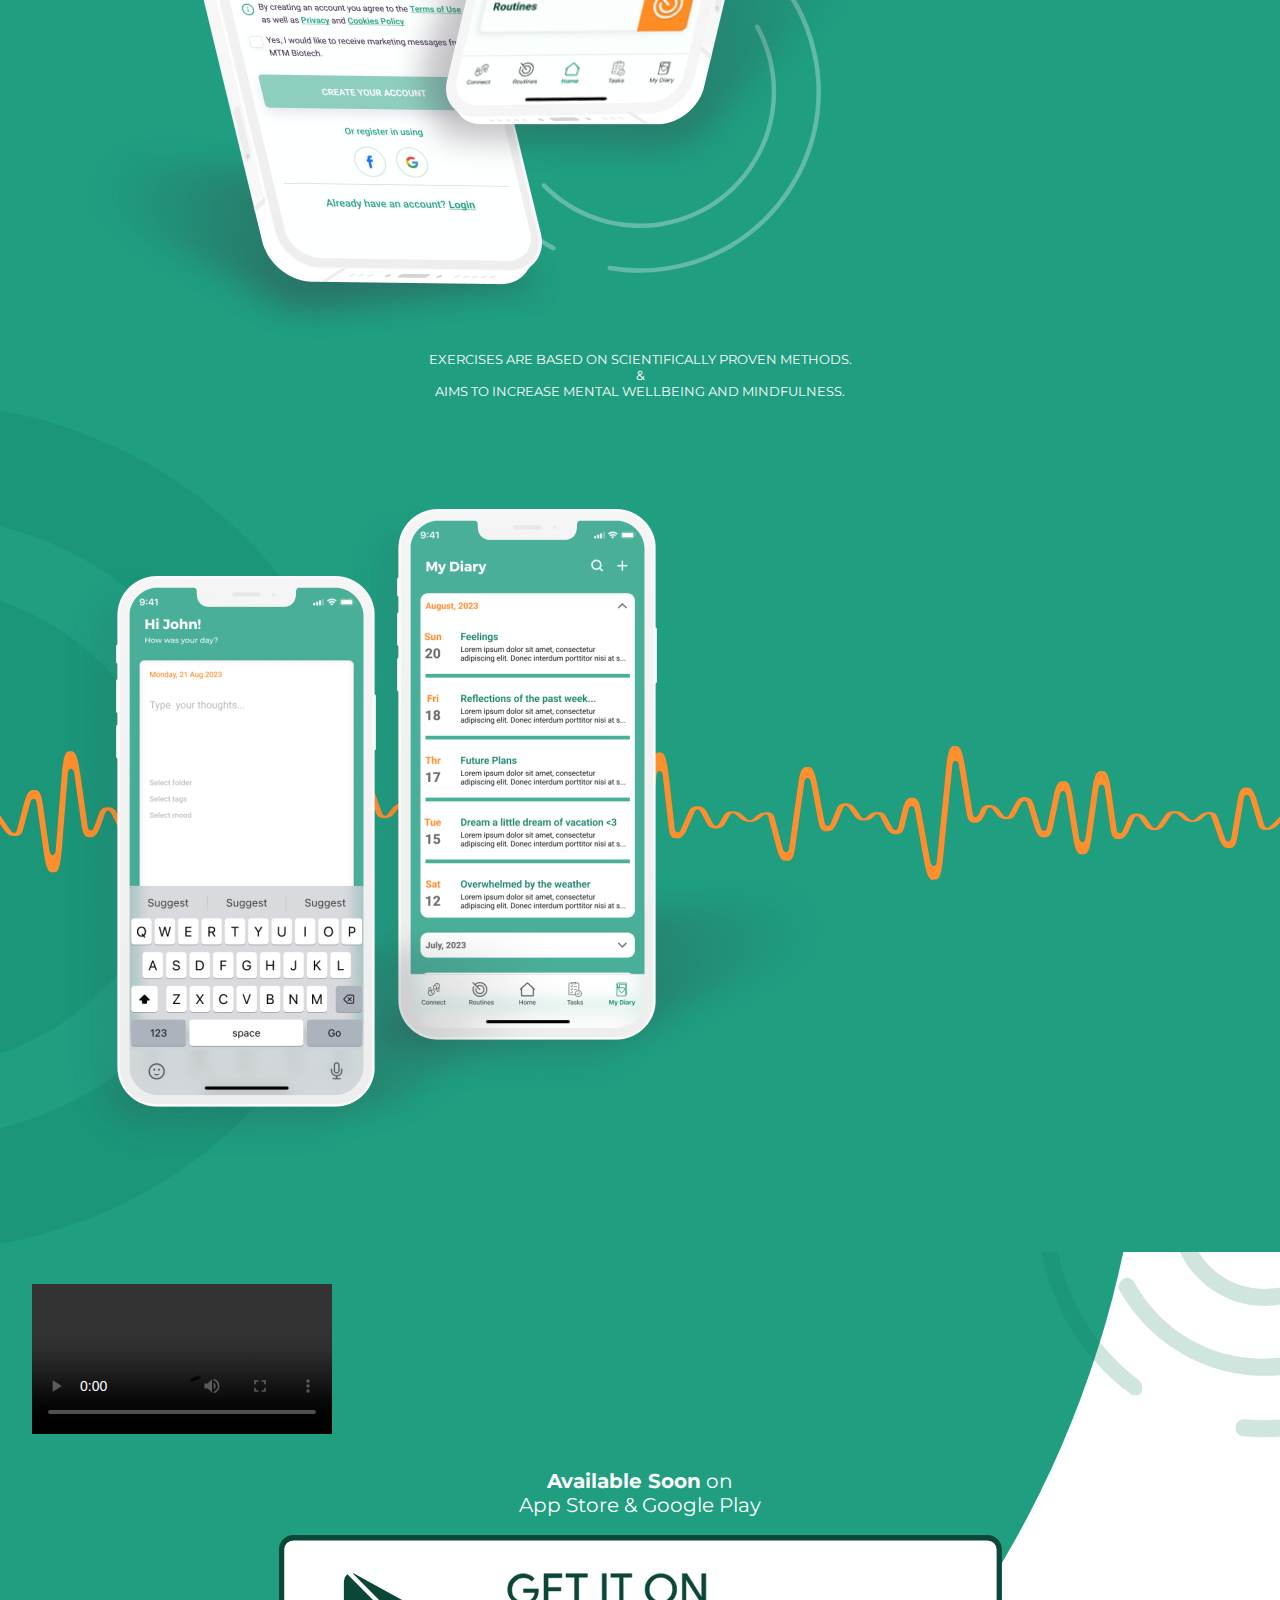
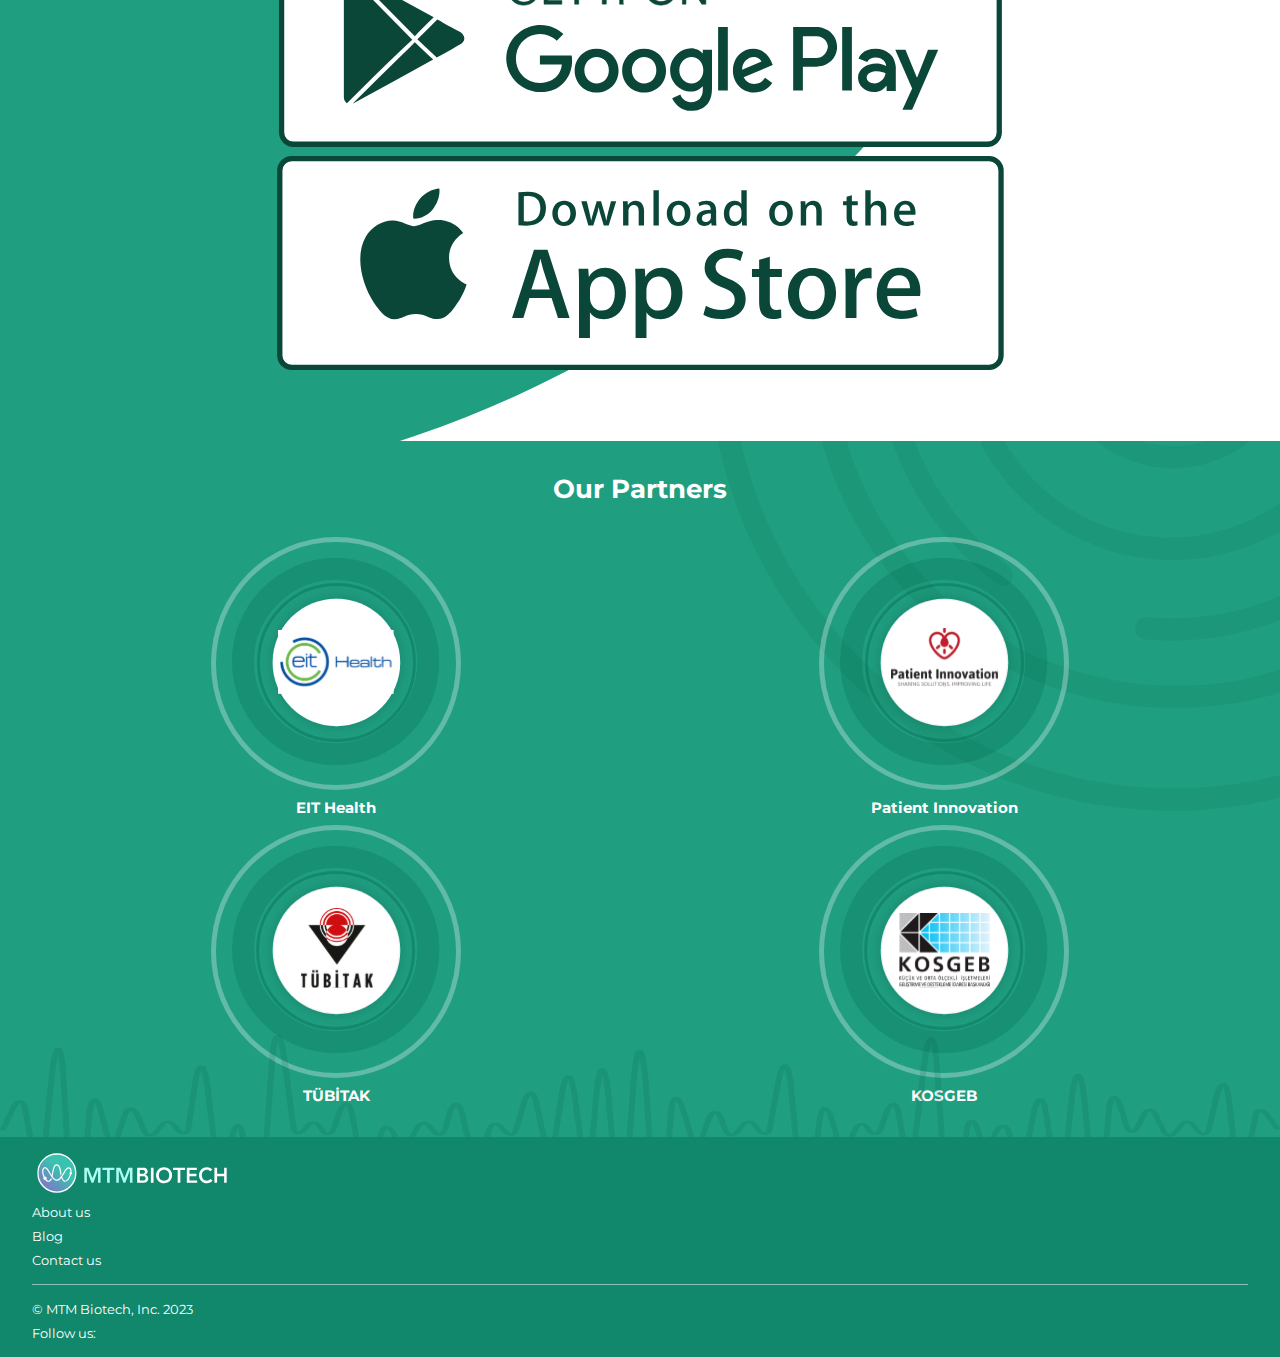
==== commit f1ab9218: "Added project" ====
--- a/index.html
+++ b/index.html
@@ -256,25 +256,25 @@
                     <div class="our-partners-col-partner">
                         <img src="img/eit-health.svg" alt="">
                     </div>
-                    <h1>EIT Health</h1>
+                    <h3>EIT Health</h3>
                 </div>
                 <div class="our-partners-col">
                     <div class="our-partners-col-partner">
                         <img src="img/patient-innovation.svg" alt="">
                     </div>
-                    <h1>Patient Innovation</h1>
+                    <h3>Patient Innovation</h3>
                 </div>
                 <div class="our-partners-col">
                     <div class="our-partners-col-partner">
                         <img src="img/tubitak.svg" alt="">
                     </div>
-                    <h1>TÜBİTAK</h1>
+                    <h3>TÜBİTAK</h3>
                 </div>
                 <div class="our-partners-col">
                     <div class="our-partners-col-partner">
                         <img src="img/kosgeb.svg" alt="">
                     </div>
-                    <h1>KOSGEB</h1>
+                    <h3>KOSGEB</h3>
                 </div>
             </div>
         </div>
--- a/css/style.css
+++ b/css/style.css
@@ -185,7 +185,7 @@
     background-size: cover;
     background-position: center center;
     background-repeat: no-repeat;
-    height: 30vh;
+    height: 40vh;
 }
 
 .banner-text-area {
@@ -256,6 +256,7 @@
     display: flex;
     justify-content: center;
     padding: .5rem 0;
+    margin-bottom: 1rem;
 }
 
 .how-it-works-chevron img {
@@ -265,7 +266,7 @@
 .how-it-works-h1 {
     text-align: center;
     text-transform: uppercase;
-    margin-bottom: .5rem;
+    margin-bottom: 1.5rem;
 }
 
 .how-it-works-col {
@@ -286,8 +287,7 @@
 }
 
 .how-it-works-col-img img {
-    object-fit: none;
-    display: block;
+    width: 100%;
 }
 
 .how-it-works-col-h2 {
@@ -498,6 +498,10 @@
     margin-bottom: 2rem;
 }
 
+.app-promotion-col:nth-child(2) {
+    text-align: center;
+}
+
 .app-promotion-col-h2 {
     color: #fff;
     font-weight: 400;
@@ -542,8 +546,16 @@
     margin-bottom: 2rem;
 }
 
+.our-partners-row {
+    display: flex;
+    justify-content: center;
+    flex-wrap: wrap;
+    gap: .5rem;
+}
+
 .our-partners-col {
-    margin-bottom: 2rem;
+    flex: 0 0 auto;
+    width: calc(50% - .5rem);
 }
 
 .our-partners-col-partner {
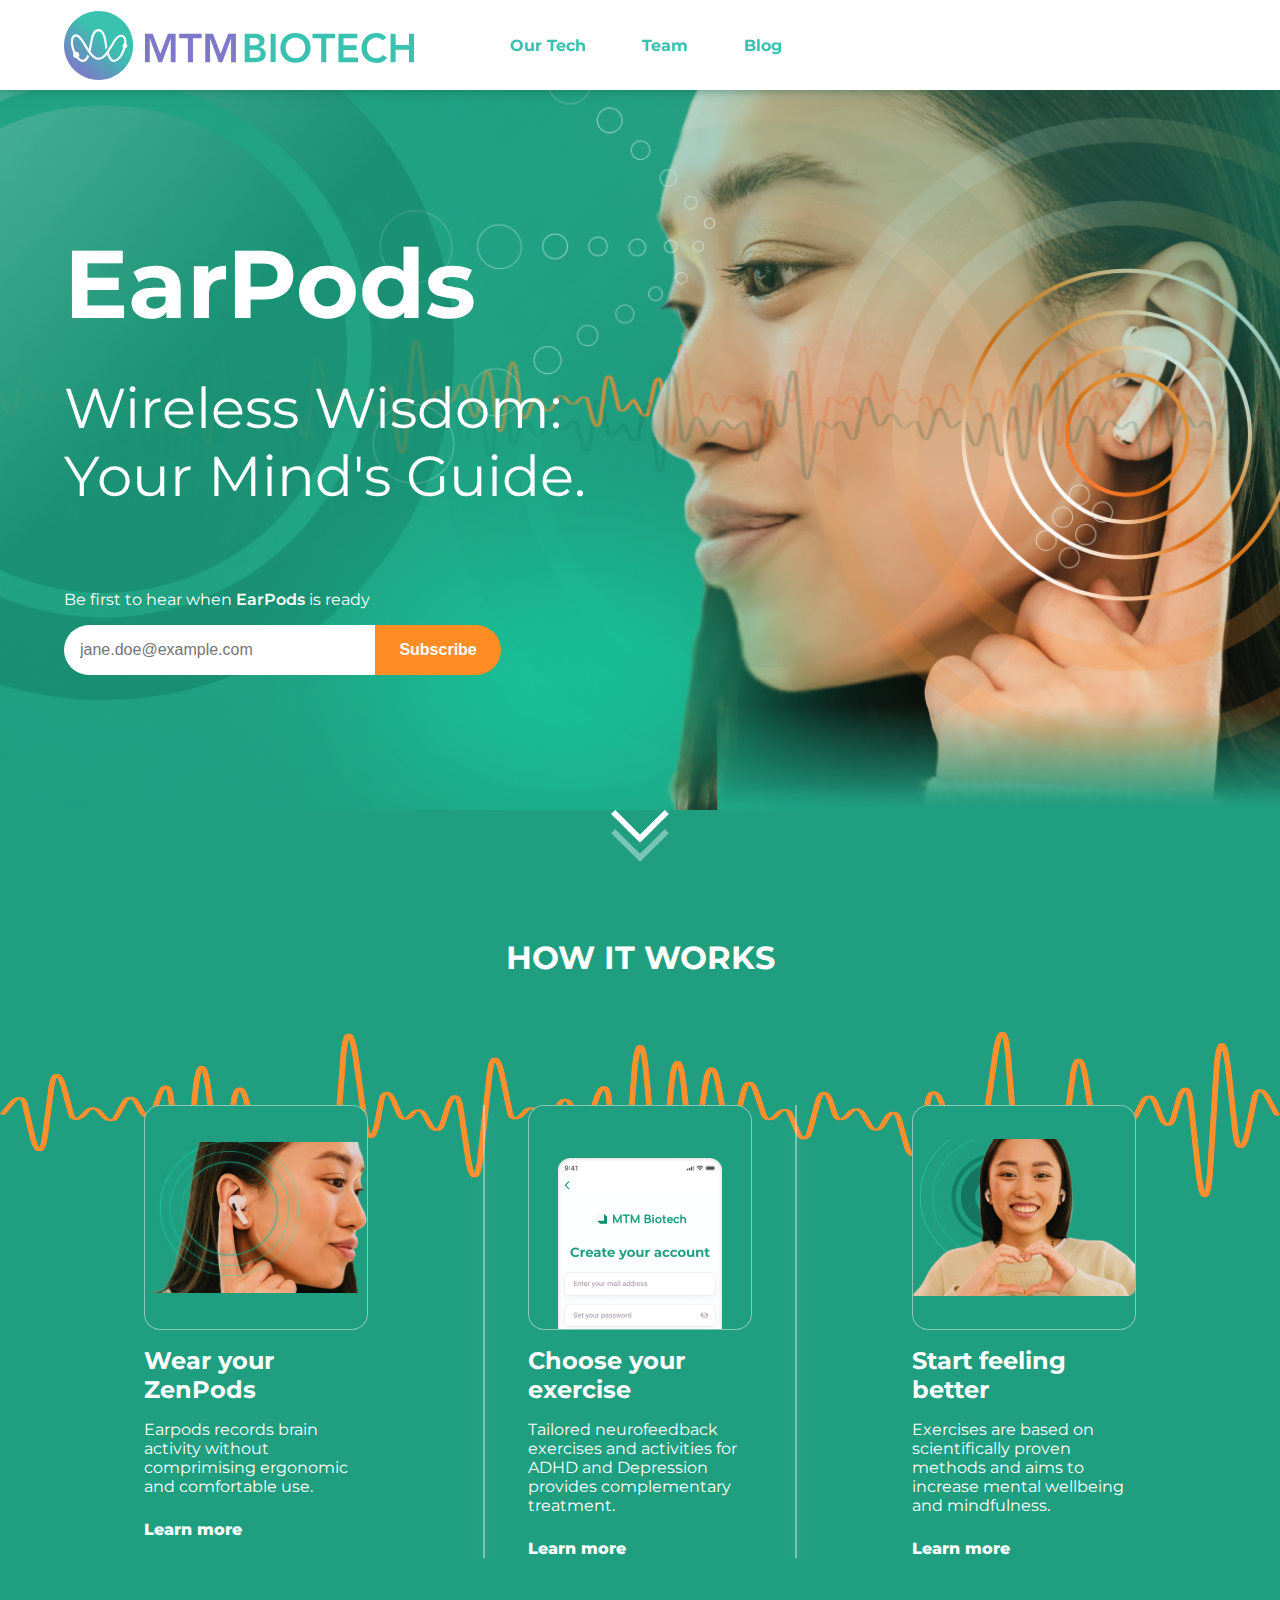
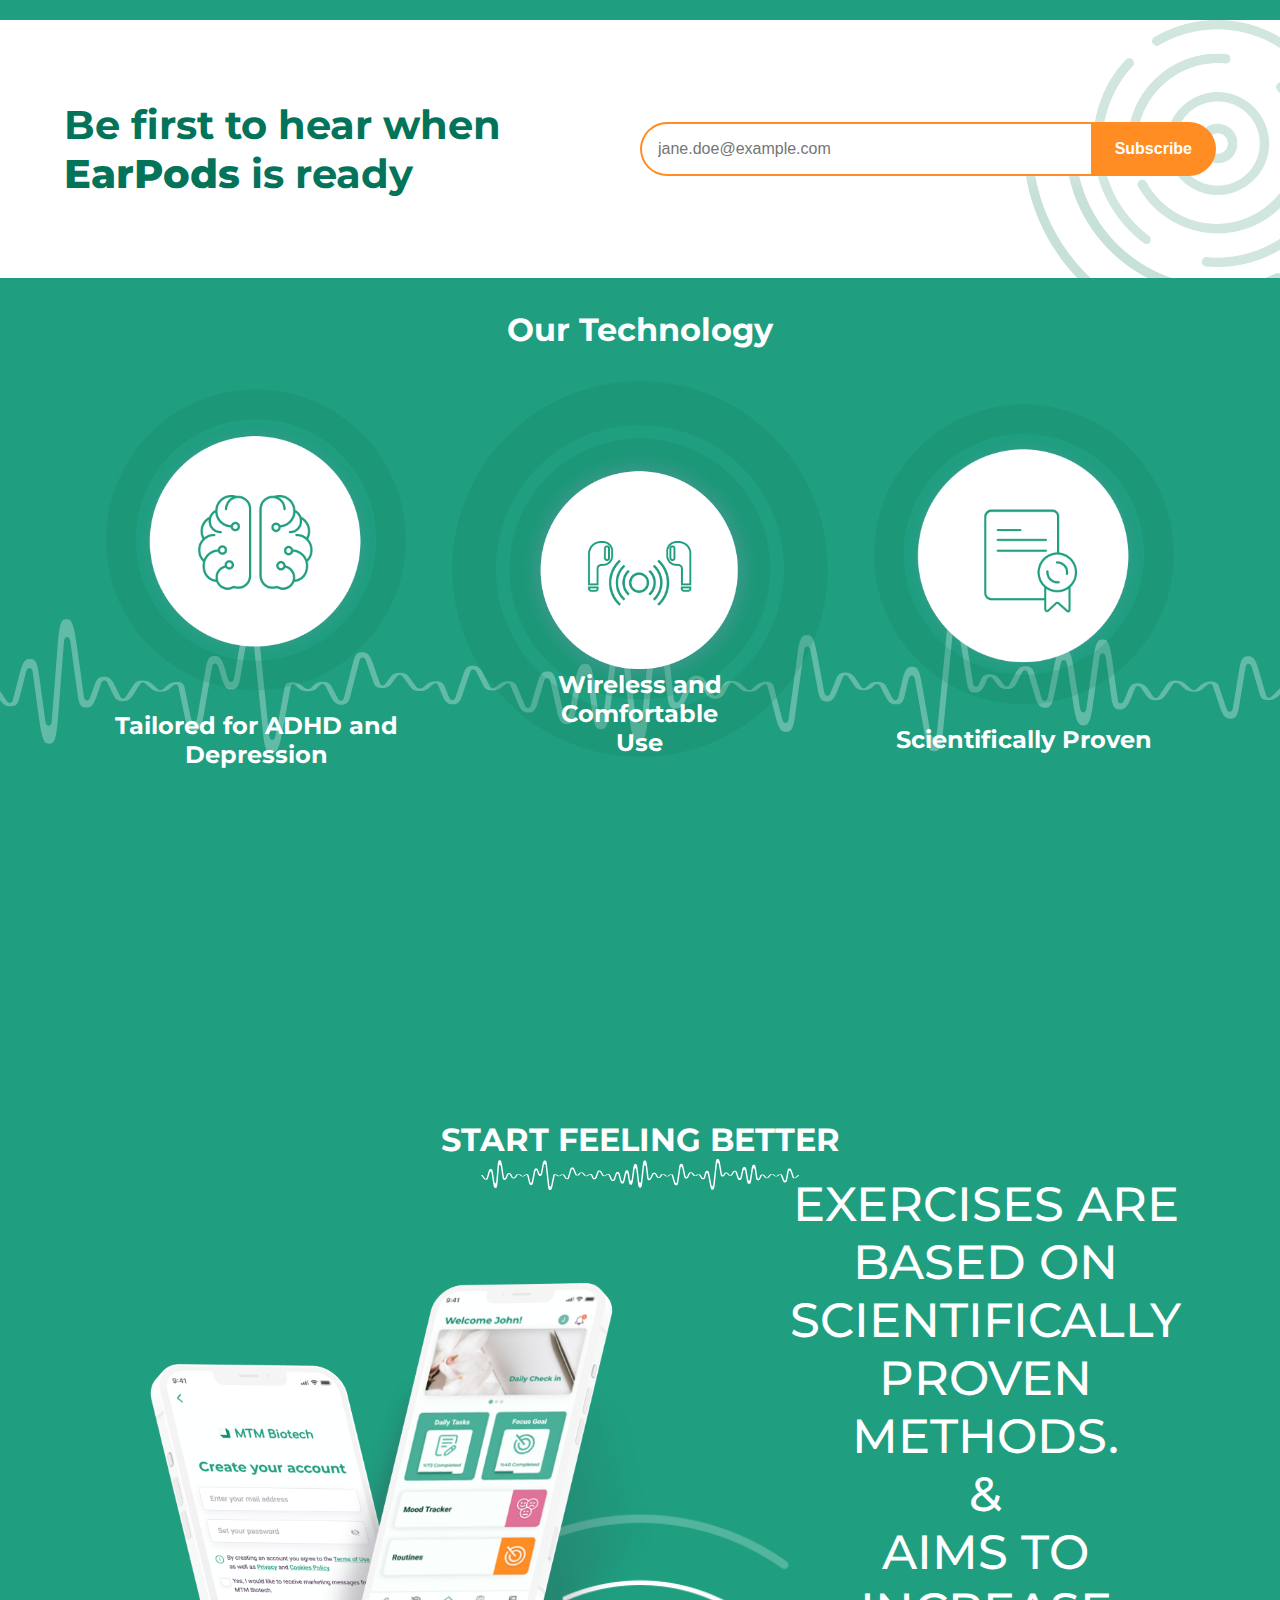
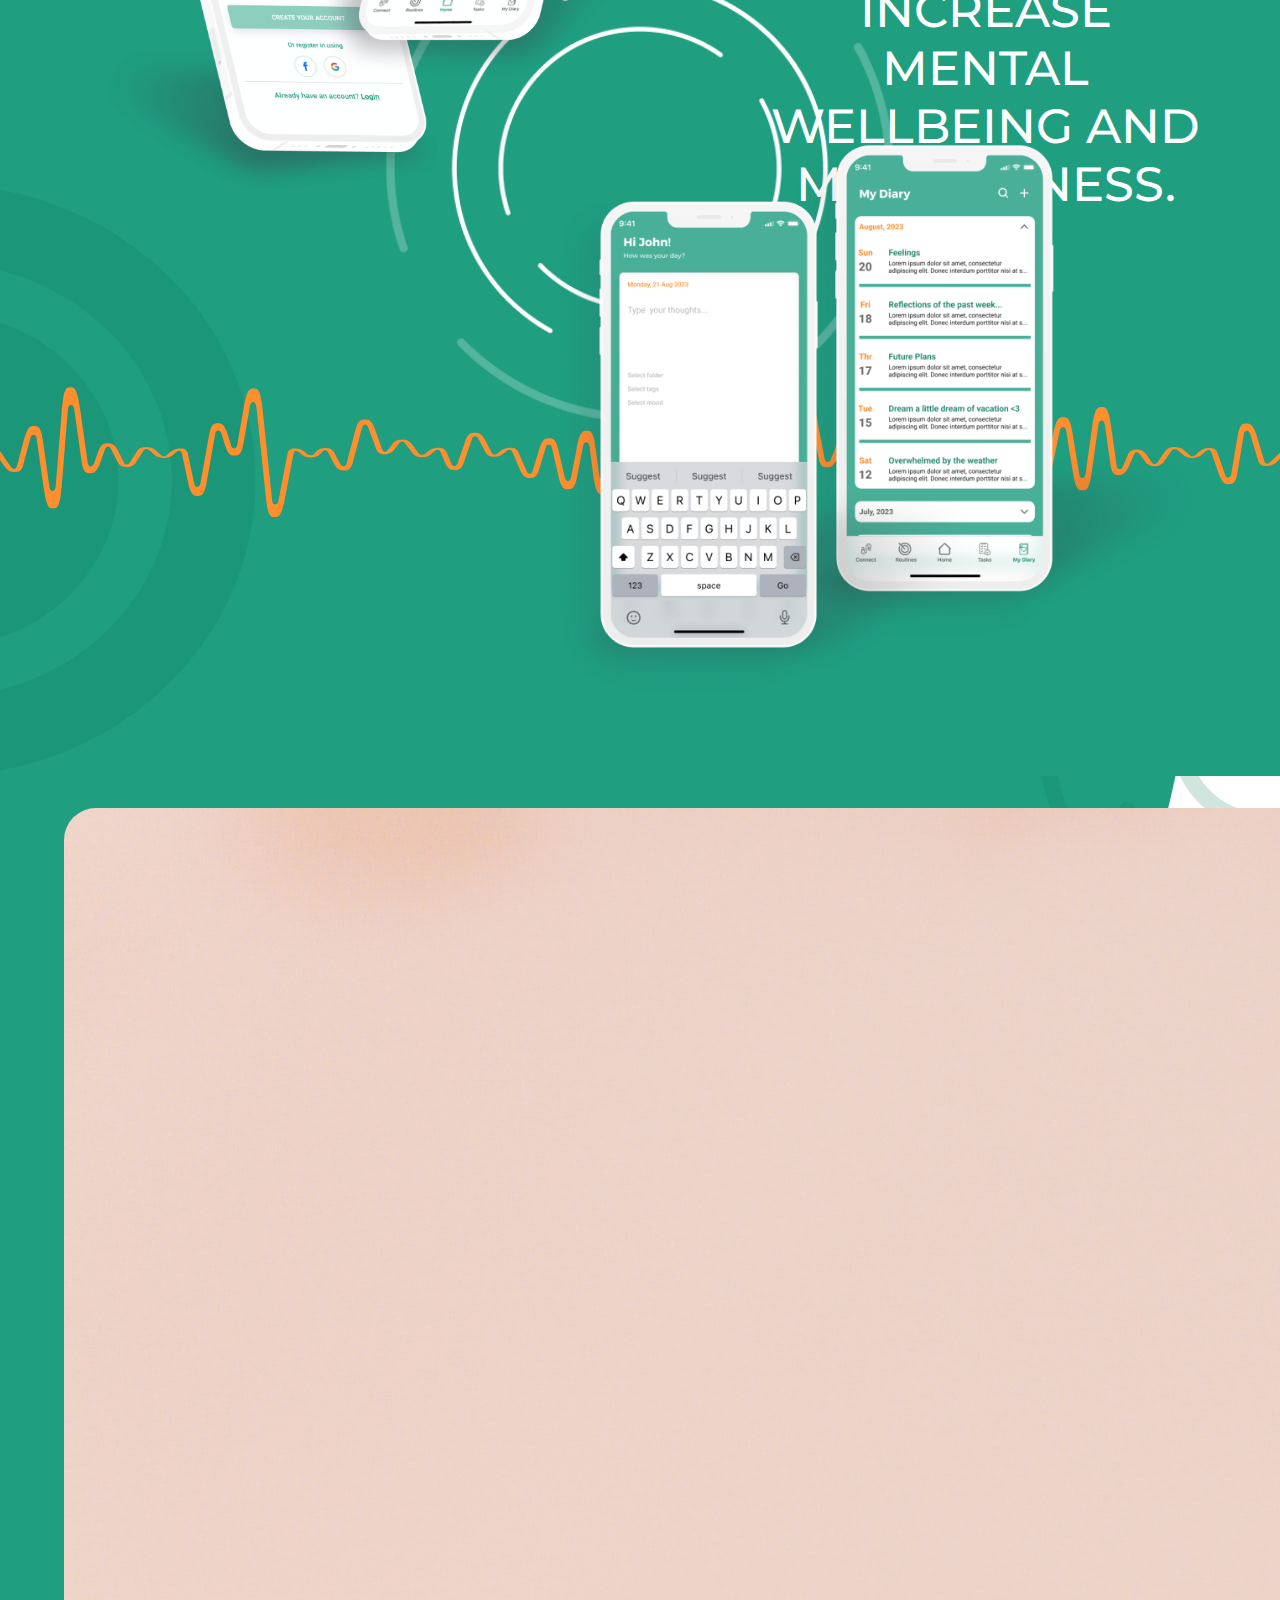
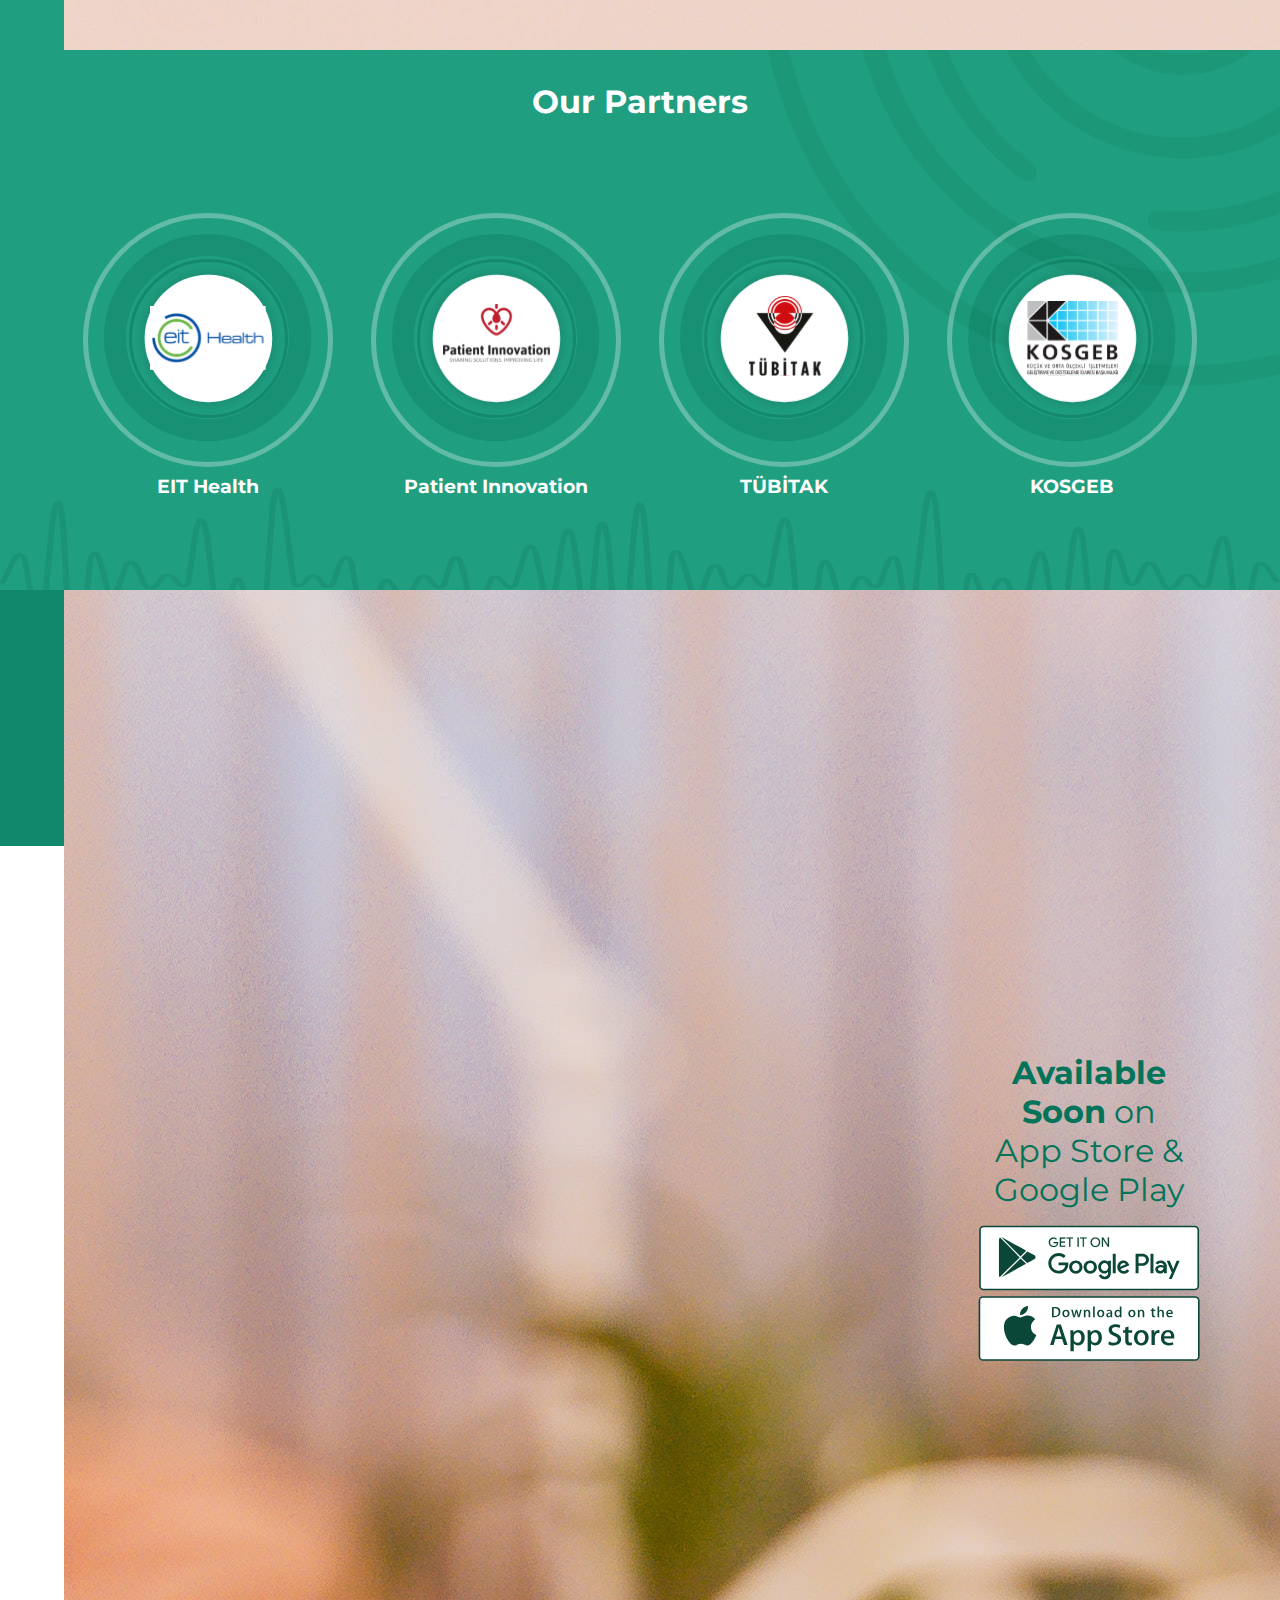
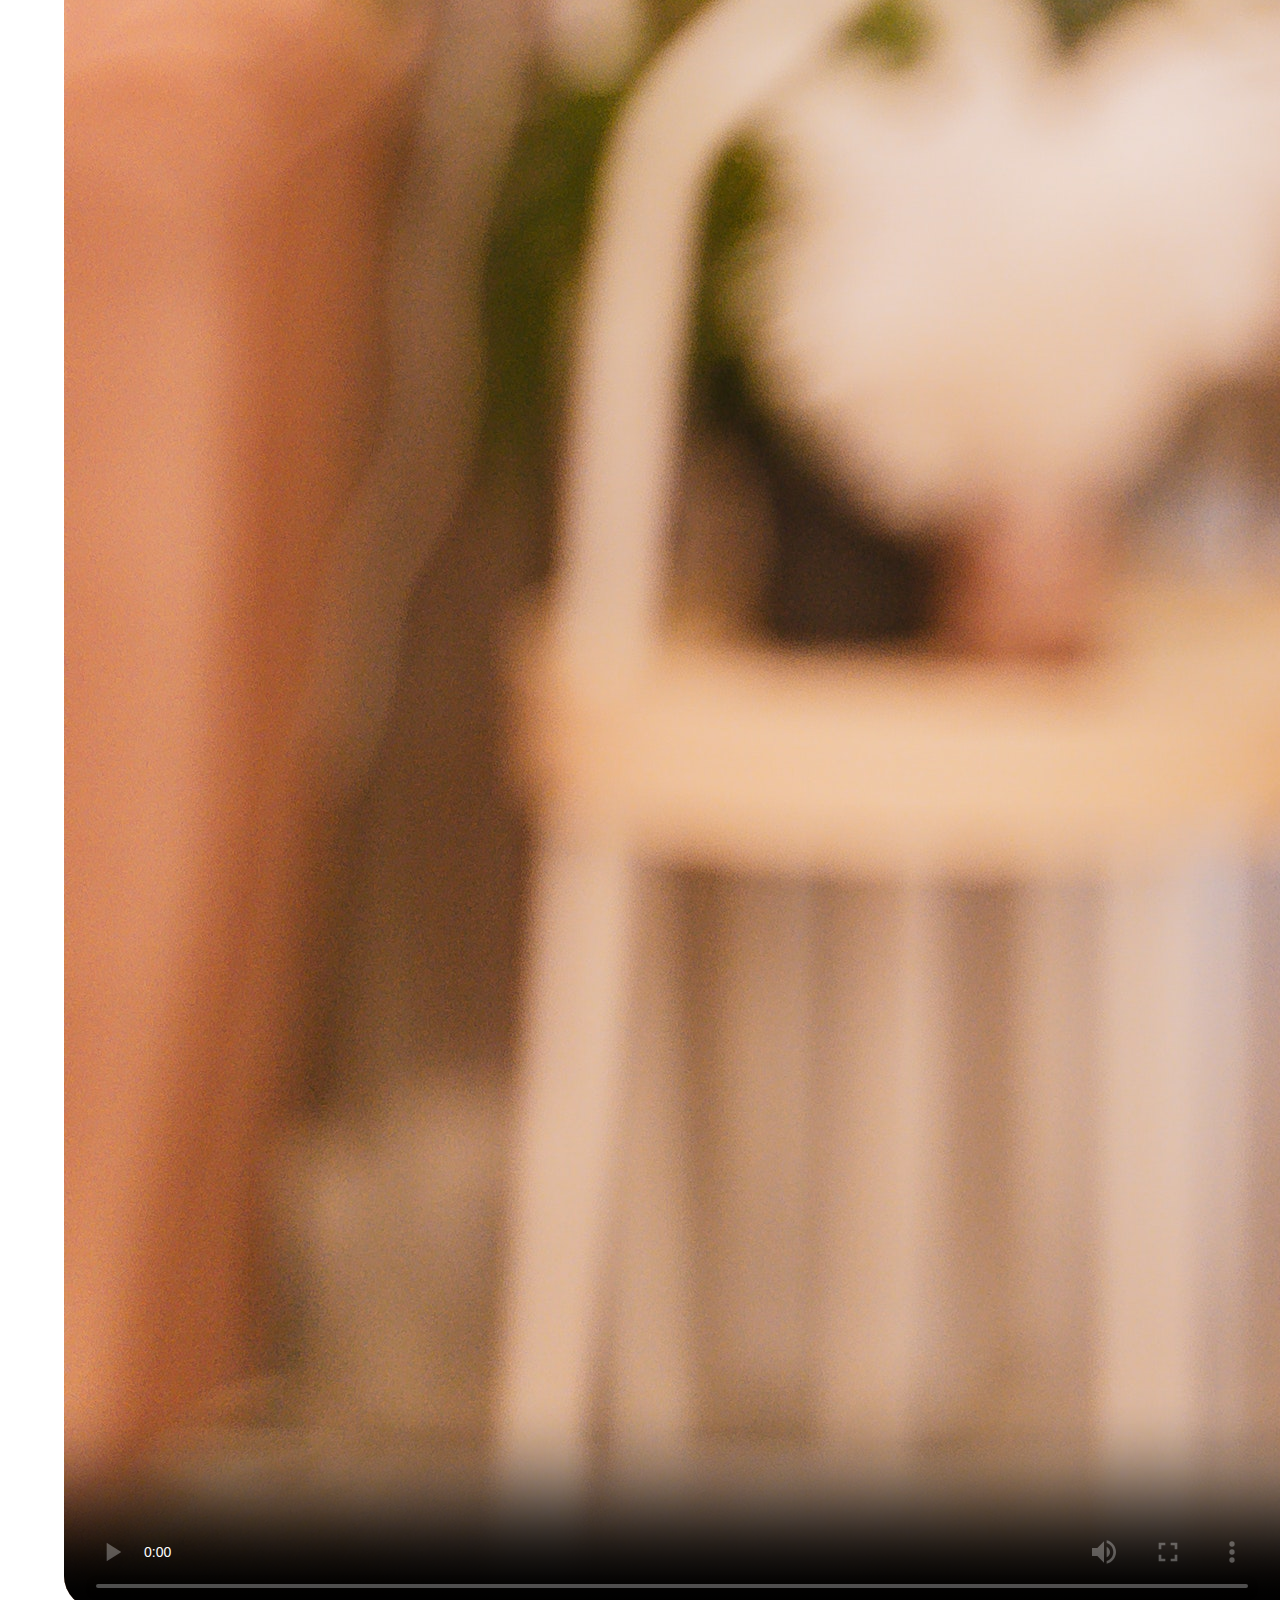
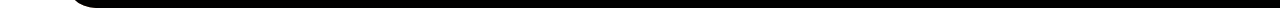
==== commit 8cbab0fd: "Added project" ====
--- a/index.html
+++ b/index.html
@@ -9,6 +9,15 @@
         integrity="sha512-z3gLpd7yknf1YoNbCzqRKc4qyor8gaKU1qmn+CShxbuBusANI9QpRohGBreCFkKxLhei6S9CQXFEbbKuqLg0DA=="
         crossorigin="anonymous" referrerpolicy="no-referrer" />
     <!-- End Link Font Awesome -->
+
+    <!-- VideoJS -->
+    <link href="https://vjs.zencdn.net/8.5.2/video-js.css" rel="stylesheet" />
+    <!-- End VideoJs -->
+
+    <!-- Link Forest VideoJS -->
+    <link rel="stylesheet" href="forest/index.css">
+    <!-- End Link Forest VideoJS -->
+
     <!-- Link Stylesheet -->
     <link rel="stylesheet" href="css/style.css">
     <!-- End Link Stylesheet -->
@@ -19,20 +28,24 @@
     <!-- Desktop Header -->
     <header class="desktop-header">
         <div class="container">
-            <div class="desktop-header-logo">
-                <img src="img/logo/logo.svg" alt="MTM BioTech Logo">
-            </div>
-            <ul class="desktop-header-links-items">
-                <li class="desktop-header-links-item">
-                    <a href="our-tech.html" class="desktop-header-link">Our Tech</a>
-                </li>
-                <li class="desktop-header-links-item">
-                    <a href="team.html" class="desktop-header-link">Team</a>
-                </li>
-                <li class="desktop-header-links-item">
-                    <a href="blog.html" class="desktop-header-link">Blog</a>
-                </li>
-            </ul>
+            <nav class="desktop-header-nav">
+                <div class="desktop-header-logo">
+                    <a href="index.html">
+                        <img src="img/logo/logo.svg" alt="MTM BioTech Logo">
+                    </a>
+                </div>
+                <ul class="desktop-header-links-items">
+                    <li class="desktop-header-links-item">
+                        <a href="our-tech.html" class="desktop-header-link">Our Tech</a>
+                    </li>
+                    <li class="desktop-header-links-item">
+                        <a href="team.html" class="desktop-header-link">Team</a>
+                    </li>
+                    <li class="desktop-header-links-item">
+                        <a href="blog.html" class="desktop-header-link">Blog</a>
+                    </li>
+                </ul>
+            </nav>
         </div>
     </header>
     <!-- End Desktop Header -->
@@ -198,7 +211,7 @@
                 </h1>
             </div>
             <div class="feeling-better-row">
-                <img src="img/feeling-better-center-circle.svg" alt="" class="feeling-better-center-circle">
+                <img src="img/feeling-better-center-circle.png" alt="" class="feeling-better-center-circle">
                 <div class="feeling-better-col">
                     <img src="img/feeling-better-phones.png" alt="">
                 </div>
@@ -223,8 +236,14 @@
         <div class="container">
             <div class="app-promotion-row">
                 <div class="app-promotion-col">
-                    <video controls>
-                        <source src="../../Enxpresskargo/Final.3.mp4" type="video/mp4">
+                    <video class="video-js vjs-theme-forest" id="my-video" class="video-js" controls preload="auto"
+                        poster="video/video-background.jpg" data-setup="{}">
+                        <source src="video/video.mp4" type="video/mp4">
+                        <p class="vjs-no-js">
+                            To view this video please enable JavaScript, and consider upgrading to a
+                            web browser that
+                            <a href="https://videojs.com/html5-video-support/" target="_blank">supports HTML5 video</a>
+                        </p>
                     </video>
                 </div>
                 <div class="app-promotion-col">
@@ -247,7 +266,7 @@
 
     <!-- Our Partners -->
     <div class="our-partners-background">
-        <img src="img/our-partners-circle.svg" alt="" class="our-partners-circle">
+        <img src="img/our-partners-circle.png" alt="" class="our-partners-circle">
         <img src="img/our-partners-wave.svg" alt="" class="our-partners-wave">
         <div class="container">
             <h1 class="our-partners-h1">Our Partners</h1>
@@ -329,6 +348,10 @@
     </div>
     <!-- End Footer -->
 
+    <!-- VideoJs Script -->
+    <script src="https://vjs.zencdn.net/8.5.2/video.min.js"></script>
+    <!-- End VideoJs Script -->
+
     <!-- Main Script -->
     <script src="js/main.js"></script>
     <!-- End Main Script -->
--- a/forest/index.css
+++ b/forest/index.css
@@ -0,0 +1,167 @@
+/* Because of the SVG inliner, these don't work for icons */
+.vjs-theme-forest {
+  --vjs-theme-forest--primary: #6fb04e;
+  --vjs-theme-forest--secondary: #fff;
+}
+
+/* Big play Button */
+.vjs-theme-forest:hover .vjs-big-play-button,
+.vjs-theme-forest.vjs-big-play-button:focus {
+  background-color: transparent;
+  background: svg-load('icons/play-btn.svg', fill=#6fb04e);
+}
+
+.vjs-theme-forest .vjs-big-play-button {
+  width: 88px;
+  height: 88px;
+  background: none;
+  background-repeat: no-repeat;
+  background-position: center;
+  background: svg-load('icons/play-btn.svg', fill=#fff);
+  border: none;
+  top: 50%;
+  left: 50%;
+  margin-top: -44px;
+  margin-left: -44px;
+  color: purple;
+}
+
+.vjs-theme-forest .vjs-big-play-button .vjs-icon-placeholder {
+  display: none;
+}
+
+/* Control Bar */
+.vjs-theme-forest .vjs-button > .vjs-icon-placeholder::before {
+  line-height: 1.55;
+}
+
+.vjs-theme-forest .vjs-control:not(.vjs-disabled, .vjs-time-control):hover {
+  color: var(--vjs-theme-forest--primary);
+  text-shadow: var(--vjs-theme-forest--secondary) 1px 0 10px;
+}
+
+.vjs-theme-forest .vjs-control-bar {
+  background: none;
+  margin-bottom: 1em;
+  padding-left: 1em;
+  padding-right: 1em;
+}
+
+/* Play Button */
+.vjs-theme-forest .vjs-play-control {
+  font-size: 0.8em;
+}
+
+.vjs-theme-forest .vjs-play-control .vjs-icon-placeholder:before {
+  background-color: var(--vjs-theme-forest--secondary);
+  height: 1.5em;
+  width: 1.5em;
+  margin-top: 0.2em;
+  border-radius: 1em;
+  color: var(--vjs-theme-forest--primary);
+}
+
+.vjs-theme-forest .vjs-play-control:hover .vjs-icon-placeholder:before {
+  background-color: var(--vjs-theme-forest--primary);
+  color: var(--vjs-theme-forest--secondary);
+}
+
+/* Volume stuff */
+.vjs-theme-forest .vjs-mute-control {
+  display: none;
+}
+
+.vjs-theme-forest .vjs-volume-panel {
+  margin-left: 0.5em;
+  margin-right: 0.5em;
+  padding-top: 0.3em;
+}
+
+.vjs-theme-forest .vjs-volume-panel,
+.vjs-theme-forest .vjs-volume-panel:hover,
+.vjs-theme-forest .vjs-volume-panel:hover .vjs-volume-control.vjs-volume-horizontal,
+.vjs-theme-forest .vjs-volume-panel:active .vjs-volume-control.vjs-volume-horizontal,
+.vjs-theme-forest .vjs-volume-panel.vjs-volume-panel-horizontal:hover,
+.vjs-theme-forest .vjs-volume-panel.vjs-volume-panel-horizontal.vjs-slider-active,
+.vjs-theme-forest .vjs-volume-bar.vjs-slider-horizontal {
+  width: 3em;
+}
+
+.vjs-theme-forest .vjs-volume-level::before {
+  font-size: 1em;
+}
+
+.vjs-theme-forest .vjs-volume-panel .vjs-volume-control {
+  opacity: 1;
+  width: 100%;
+  height: 100%;
+}
+
+.vjs-theme-forest .vjs-volume-bar {
+  background-color: transparent;
+  margin: 0;
+}
+
+.vjs-theme-forest .vjs-slider-horizontal .vjs-volume-level {
+  height: 100%;
+}
+
+.vjs-theme-forest .vjs-volume-bar.vjs-slider-horizontal {
+  margin-top: 0;
+  margin-bottom: 0;
+  height: 100%;
+}
+
+.vjs-theme-forest .vjs-volume-bar::before {
+  content: '';
+  z-index: 0;
+  width: 0;
+  height: 0;
+  position: absolute;
+  top: 0px;
+  left: 0;
+
+  border-style: solid;
+  border-width: 0 0 2em 3em;
+  border-color: transparent transparent var(--vjs-theme-forest--primary) transparent;
+}
+
+.vjs-theme-forest .vjs-volume-level {
+  overflow: hidden;
+  background-color: transparent;
+}
+
+.vjs-theme-forest .vjs-volume-level::before {
+  content: '';
+  z-index: 1;
+  width: 0;
+  height: 0;
+  position: absolute;
+  top: 0;
+  left: 0;
+
+  border-style: solid;
+  border-width: 0 0 2em 3em;
+  border-color: transparent transparent var(--vjs-theme-forest--secondary) transparent;
+}
+
+/* Progress Bar */
+.vjs-theme-forest .vjs-progress-control:hover .vjs-progress-holder {
+  font-size: 1em;
+}
+
+.vjs-theme-forest .vjs-play-progress::before {
+  display: none;
+}
+
+.vjs-theme-forest .vjs-progress-holder {
+  border-radius: 0.2em;
+  height: 0.5em;
+  margin: 0;
+}
+
+.vjs-theme-forest .vjs-play-progress,
+.vjs-theme-forest .vjs-load-progress,
+.vjs-theme-forest .vjs-load-progress div {
+  border-radius: 0.2em;
+}
--- a/css/style.css
+++ b/css/style.css
@@ -199,6 +199,10 @@
 
 .banner-text-area-h1 {
     margin-bottom: .5rem;
+}
+
+.banner-text-area-h3 {
+    font-weight: 400;
 }
 
 .banner-waitlist {
@@ -231,7 +235,6 @@
     background-color: #FF8D23;
     color: #fff;
     font-weight: 700;
-    align-self: flex-start;
 }
 
 /* End Banner */
@@ -246,6 +249,7 @@
 }
 
 .how-it-works-wave {
+    width: 100%;
     position: absolute;
     top: 50%;
     transform: translateY(-50%);
@@ -253,14 +257,33 @@
 }
 
 .how-it-works-chevron {
+    position: relative;
     display: flex;
     justify-content: center;
     padding: .5rem 0;
-    margin-bottom: 1rem;
+    margin-bottom: 3rem;
 }
 
 .how-it-works-chevron img {
+    position: absolute;
+    top: 0;
     width: 10%;
+    animation-name: chevronAnimation;
+    animation-delay: 300ms;
+    animation-duration: 500ms;
+    animation-timing-function: ease-out;
+    animation-direction: alternate;
+    animation-iteration-count: infinite;
+}
+
+@keyframes chevronAnimation {
+    from {
+        top: 0%;
+    }
+
+    to {
+        top: 100%;
+    }
 }
 
 .how-it-works-h1 {
@@ -284,9 +307,10 @@
     display: flex;
     justify-content: center;
     align-items: center;
-}
-
-.how-it-works-col-img img {
+    background-color: var(--section-color);
+}
+
+.how-it-works-col:nth-child(3) .how-it-works-col-img img {
     width: 100%;
 }
 
@@ -349,6 +373,7 @@
     border-bottom: 1px solid #FF8D23;
     border-right: none;
     outline: none;
+    box-shadow: 0px 4px 14px 0px #FFFFFF40;
 }
 
 .subscribe-banner-input input[type="submit"] {
@@ -376,6 +401,7 @@
     position: absolute;
     top: 50%;
     transform: translateY(-50%);
+    width: 100%;
 }
 
 .our-technology-h1 {
@@ -383,8 +409,16 @@
     margin-bottom: 2rem;
 }
 
+.our-technology-row {
+    display: flex;
+    flex-wrap: wrap;
+    gap: 0.5rem;
+    justify-content: center;
+}
+
 .our-technology-col {
-    margin-bottom: 3rem;
+    flex: 0 0 auto;
+    width: calc(50% - .5rem);
 }
 
 .our-technology-img {
@@ -428,6 +462,7 @@
 }
 
 .feeling-better-wave-2 {
+    width: 100%;
     position: absolute;
     left: 0;
     bottom: 20%;
@@ -472,6 +507,7 @@
 .feeling-better-col-p {
     text-align: center;
     text-transform: uppercase;
+    font-weight: 500;
 }
 
 /* End Start Feeling Better */
@@ -519,6 +555,36 @@
 
 /* End App Promotion */
 
+/* VideoJs */
+.vjs-poster img {
+    object-fit: cover;
+    border-radius: 2em;
+}
+
+.video-js {
+    border-radius: 2em;
+}
+
+.vjs-theme-forest .vjs-big-play-button {
+    background: url(/forest/icons/play-btn.svg);
+    width: 100%;
+    height: 100%;
+    background-repeat: no-repeat;
+    background-size: 90px;
+}
+
+.my-video-dimensions {
+    width: 100%;
+    height: 20vh;
+    overflow: hidden;
+}
+
+.video-js .vjs-tech {
+    object-fit: fill;
+}
+
+/* End VideoJs */
+
 /* Our Partners */
 .our-partners-background {
     padding: 2rem 0;
@@ -579,8 +645,22 @@
     color: #fff;
 }
 
-.footer-background a {
+.footer-top-link,
+.footer-bottom-social-link {
     color: #fff;
+}
+
+.footer-bottom-social-link {
+    display: flex;
+    align-items: center;
+    justify-content: center;
+    padding: .5rem;
+    border-radius: 50%;
+    background-color: #fff;
+}
+
+.footer-bottom-social-links-item i {
+    color: #037459;
 }
 
 .footer-top-row {
@@ -619,4 +699,516 @@
     gap: 1rem;
 }
 
-/* End Footer */+/* End Footer */
+
+/* Media Queries */
+
+@media only screen and (min-width:768px) {
+
+    /* Banner */
+    .banner-row-background {
+        height: 50vh;
+    }
+
+    /* End Banner */
+
+    /* How It Works */
+    .how-it-works-row {
+        display: flex;
+        justify-content: center;
+        flex-wrap: wrap;
+        gap: 0.5rem;
+    }
+
+    .how-it-works-col {
+        margin-bottom: initial;
+        flex: 0 0 auto;
+        width: calc(33.333% - .5rem);
+    }
+
+    .how-it-works-chevron img {
+        width: 5%;
+    }
+
+    /* End How It Works */
+
+    /* Subscribe Banner */
+    .subscribe-banner-row {
+        display: flex;
+        align-items: center;
+        justify-content: space-between;
+    }
+
+    /* End Subscribe Banner */
+
+    /* Our Technology */
+    .our-technology-row {
+        display: flex;
+        justify-content: center;
+        align-items: center;
+        flex-wrap: wrap;
+        gap: 0.5rem;
+    }
+
+    .our-technology-col {
+        margin-bottom: initial;
+        flex: 0 0 auto;
+        width: calc(33.333% - 0.5rem);
+    }
+
+    .our-technology-col:nth-child(2) {
+        position: relative;
+    }
+
+    .our-technology-col:nth-child(2) .our-technology-h2 {
+        position: absolute;
+        bottom: -13px;
+        left: 50%;
+        transform: translateX(-50%);
+    }
+
+    .our-technology-col:nth-child(2) .our-technology-img img:nth-child(1) {
+        width: 100%;
+    }
+
+    /* End Our Technology */
+
+    /* Start Feeling Better */
+    .feeling-better-row {
+        display: flex;
+        align-items: center;
+        justify-content: center;
+        gap: 0.5rem;
+    }
+
+    .feeling-better-col {
+        flex: 0 0 auto;
+        width: calc(40% - 0.5rem);
+    }
+
+    .feeling-better-col:nth-child(2) {
+        width: calc(60% - .5rem);
+    }
+
+    .feeling-better-col-p {
+        font-size: 1.5rem;
+    }
+
+    .feeling-better-circle {
+        width: 30%;
+    }
+
+    .feeling-better-center-circle {
+        bottom: -20%;
+    }
+
+    .feeling-better-h1 {
+        font-size: 2em;
+    }
+
+    /* End Start Feeling Better */
+
+    /* App Promotion */
+    .app-promotion-row {
+        display: flex;
+        align-items: center;
+        flex-wrap: wrap;
+    }
+
+    .app-promotion-col {
+        margin-bottom: initial;
+    }
+
+    .app-promotion-col:nth-child(1) {
+        width: calc(80% - .5rem);
+    }
+
+    .app-promotion-col:nth-child(2) {
+        width: calc(20% - .5rem);
+    }
+
+    .app-promotion-col-h2 {
+        color: #037459;
+    }
+
+    /* End App Promotion */
+
+    /* VideoJS */
+    .my-video-dimensions {
+        height: 40vh;
+    }
+
+    /* End VideoJS */
+
+    /* Our Partners */
+    .our-partners-row {
+        gap: 1rem;
+    }
+
+    .our-partners-col {
+        width: calc(25% - 1rem);
+    }
+
+    .our-partners-circle {
+        width: 40%;
+    }
+
+    /* End Our Partners */
+
+    /* Footer */
+
+    .footer-top-row {
+        display: flex;
+        align-items: center;
+        justify-content: space-between;
+    }
+
+    .footer-top-logo {
+        margin-bottom: initial;
+    }
+
+    .footer-top-links-items {
+        display: flex;
+        align-items: center;
+    }
+
+    .footer-top-links-item {
+        margin-bottom: initial;
+    }
+
+    .footer-top-links-item:last-child .footer-top-link {
+        padding-right: initial;
+    }
+
+    .footer-top-link {
+        display: inline-block;
+        padding: 0 .8rem;
+    }
+
+    .footer-top-links-item:nth-last-child(2) a {
+        border-left: 1px solid rgba(255, 255, 255, .8);
+        border-right: 1px solid rgba(255, 255, 255, .8);
+    }
+
+    .footer-bottom-row {
+        display: flex;
+        align-items: center;
+        justify-content: space-between;
+    }
+
+    .footer-bottom-col {
+        margin-bottom: initial;
+    }
+
+    .footer-bottom-col p {
+        font-size: .7rem;
+    }
+
+    /* End Footer */
+}
+
+
+@media only screen and (min-width:1200px) {
+
+    /* Body */
+    body {
+        font-size: 16px;
+    }
+
+    /* End Body */
+
+    /* Container */
+    .container {
+        width: 90%;
+        max-width: 90%;
+    }
+
+    /* End Container */
+
+    /* Mobile Header */
+    .mobile-header {
+        display: none;
+    }
+
+    /* End Mobile Header */
+
+    /* Desktop Header */
+    .desktop-header {
+        display: block;
+        position: sticky;
+        top: 0;
+        z-index: 1;
+        background-color: #fff;
+        height: 10vh;
+        box-shadow: 0px -4px 14px 0px #145F4C;
+    }
+
+    .desktop-header-nav {
+        display: flex;
+        align-items: center;
+        gap: 5rem;
+        height: 10vh;
+    }
+
+    .desktop-header-logo {
+        width: 350px;
+        height: 69px;
+    }
+
+    .desktop-header-links-items {
+        display: flex;
+        align-items: center;
+        justify-content: center;
+        gap: 1.5rem;
+    }
+
+    .desktop-header-link {
+        display: inline-block;
+        padding: 1rem;
+        font-weight: 700;
+        color: var(--header-link-color);
+    }
+
+    /* End Desktop Header */
+
+    /* Banner */
+    .banner-row-background {
+        height: 80vh;
+    }
+
+    .banner-text-area {
+        left: 5%;
+        transform: translate(0, -50%);
+        font-size: 3rem;
+    }
+
+    .banner-text-area-h1 {
+        margin-bottom: 2rem;
+    }
+
+    .banner-text-area-h3 {
+        margin-bottom: 5rem;
+    }
+
+    .banner-waitlist-p {
+        font-size: 1rem;
+        margin-bottom: initial;
+    }
+
+    .banner-waitlist-input {
+        display: flex;
+        align-items: center;
+        margin-top: 1rem;
+    }
+
+    .banner-waitlist-input input[type="text"] {
+        margin-bottom: initial;
+        width: 30%;
+        padding: 1rem;
+        font-size: 1rem;
+        border-radius: 2em 0 0 2em;
+    }
+
+    .banner-waitlist-input input[type="submit"] {
+        margin-left: -15px;
+        margin-bottom: initial;
+        padding: 1rem 1.5rem;
+        font-size: 1rem;
+        border-radius: 0 2em 2em 0;
+    }
+
+    /* End Banner */
+
+    /* How It Works */
+    .how-it-works-background {
+        height: 90vh;
+    }
+
+    .how-it-works-row {
+        gap: 10rem;
+    }
+
+    .how-it-works-col {
+        width: calc(33.333% - 10rem);
+    }
+
+    .how-it-works-col:nth-child(2) {
+        position: relative;
+    }
+
+    .how-it-works-col:nth-child(2)::before,
+    .how-it-works-col:nth-child(2)::after {
+        content: "";
+        position: absolute;
+        width: 2px;
+        height: 100%;
+        box-shadow: 0px 4px 14px 0px #FFFFFF40;
+        background-color: rgba(255, 255, 255, .4);
+    }
+
+    .how-it-works-col:nth-child(2)::before {
+        top: 0;
+        left: -20%;
+    }
+
+
+    .how-it-works-col:nth-child(2)::after {
+        right: -20%;
+        top: 0;
+    }
+
+    .how-it-works-col-img {
+        height: 25vh;
+        border-radius: 1em;
+    }
+
+    .how-it-works-col:nth-child(2) .how-it-works-col-img {
+        align-items: flex-end;
+    }
+
+    .how-it-works-col:nth-child(1) .how-it-works-col-img img {
+        width: 100%;
+    }
+
+    .how-it-works-wave {
+        top: 38%;
+    }
+
+    .how-it-works-h1 {
+        margin-bottom: 8rem;
+    }
+
+    .how-it-works-col-h2 {
+        margin: 1rem 0;
+    }
+
+    .how-it-works-col-p {
+        margin-bottom: 1.5rem;
+    }
+
+    .how-it-works-chevron {
+        margin-bottom: 7rem;
+    }
+
+    /* End How It Works */
+
+    /* Subscribe Banner */
+    .subscribe-banner-background {
+        padding: 5rem 0;
+    }
+
+    .subscribe-banner-circle {
+        width: 20%;
+    }
+
+    .subscribe-banner-col {
+        margin-bottom: initial;
+    }
+
+    .subscribe-banner-col {
+        width: 50%;
+    }
+
+    .subscribe-banner-input input[type="text"] {
+        width: 100%;
+        margin-bottom: initial;
+        padding: 1rem;
+        font-size: 1rem;
+        border-top: 2px solid #FF8D23;
+        border-left: 2px solid #FF8D23;
+        border-bottom: 2px solid #FF8D23;
+        border-radius: 2em 0 0 2em;
+    }
+
+    .subscribe-banner-input input[type="submit"] {
+        margin-left: -15px;
+        margin-bottom: initial;
+        padding: 1rem 1.5rem;
+        font-size: 1rem;
+        border-radius: 0 2em 2em 0;
+    }
+
+    .subscribe-banner-h2 {
+        font-size: 2.5rem;
+    }
+
+    /* End Subscribe Banner */
+
+    /* Our Technology */
+
+    .our-technology-background {
+        height: 90vh;
+    }
+
+    .our-technology-col:nth-child(2) .our-technology-h2 {
+        position: absolute;
+        bottom: 5%;
+        left: 50%;
+        transform: translateX(-50%);
+    }
+
+    /* End Our Technology */
+
+    /* Start Feeling Better */
+    .feeling-better-col-p {
+        font-size: 3rem;
+    }
+
+    .feeling-better-circle {
+        width: 20%;
+    }
+
+    .feeling-better-center-circle {
+        width: 50%;
+        opacity: initial;
+    }
+
+    .feeling-better-row:nth-child(3) {
+        margin-top: -10rem;
+    }
+
+    /* End Start Feeling Better */
+
+    /* App Promotion */
+    .app-promotion-row {
+        align-items: center;
+        height: 90vh;
+    }
+
+    .app-promotion-col-h2 {
+        font-size: 2rem;
+    }
+
+    .app-promotion-google-play img,
+    .app-promotion-app-store img {
+        width: initial;
+    }
+
+    /* End App Promotion */
+
+    /* VideoJS */
+    .my-video-dimensions {
+        width: 80%;
+        height: 65vh;
+    }
+
+    /* End VideoJS */
+
+    /* Our Partners */
+    .our-partners-row {
+        align-items: center;
+        height: 45vh;
+    }
+
+    /* End Our Partners */
+
+    /* Footer */
+    .footer-top-row,
+    .footer-bottom-row {
+        padding: 3rem 0;
+    }
+
+    /* End Footer */
+}
+
+/* End Media Queries */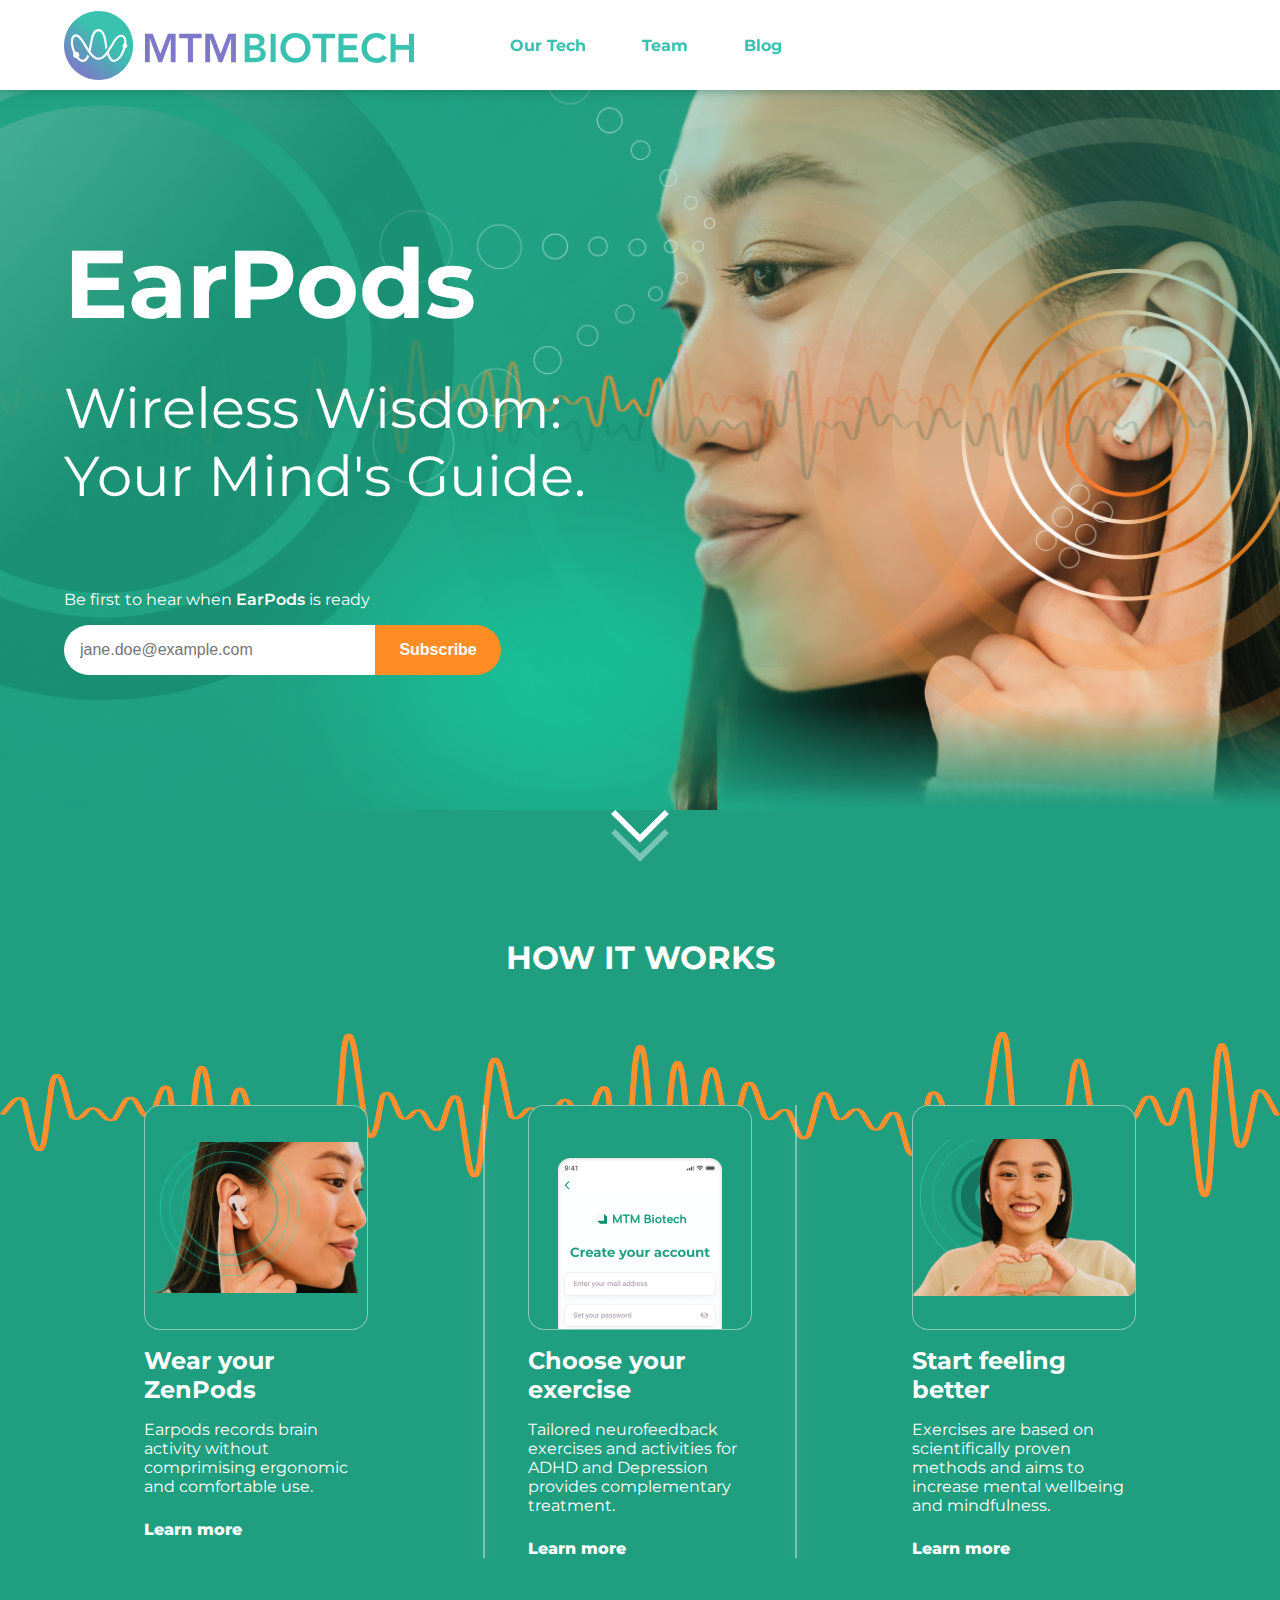
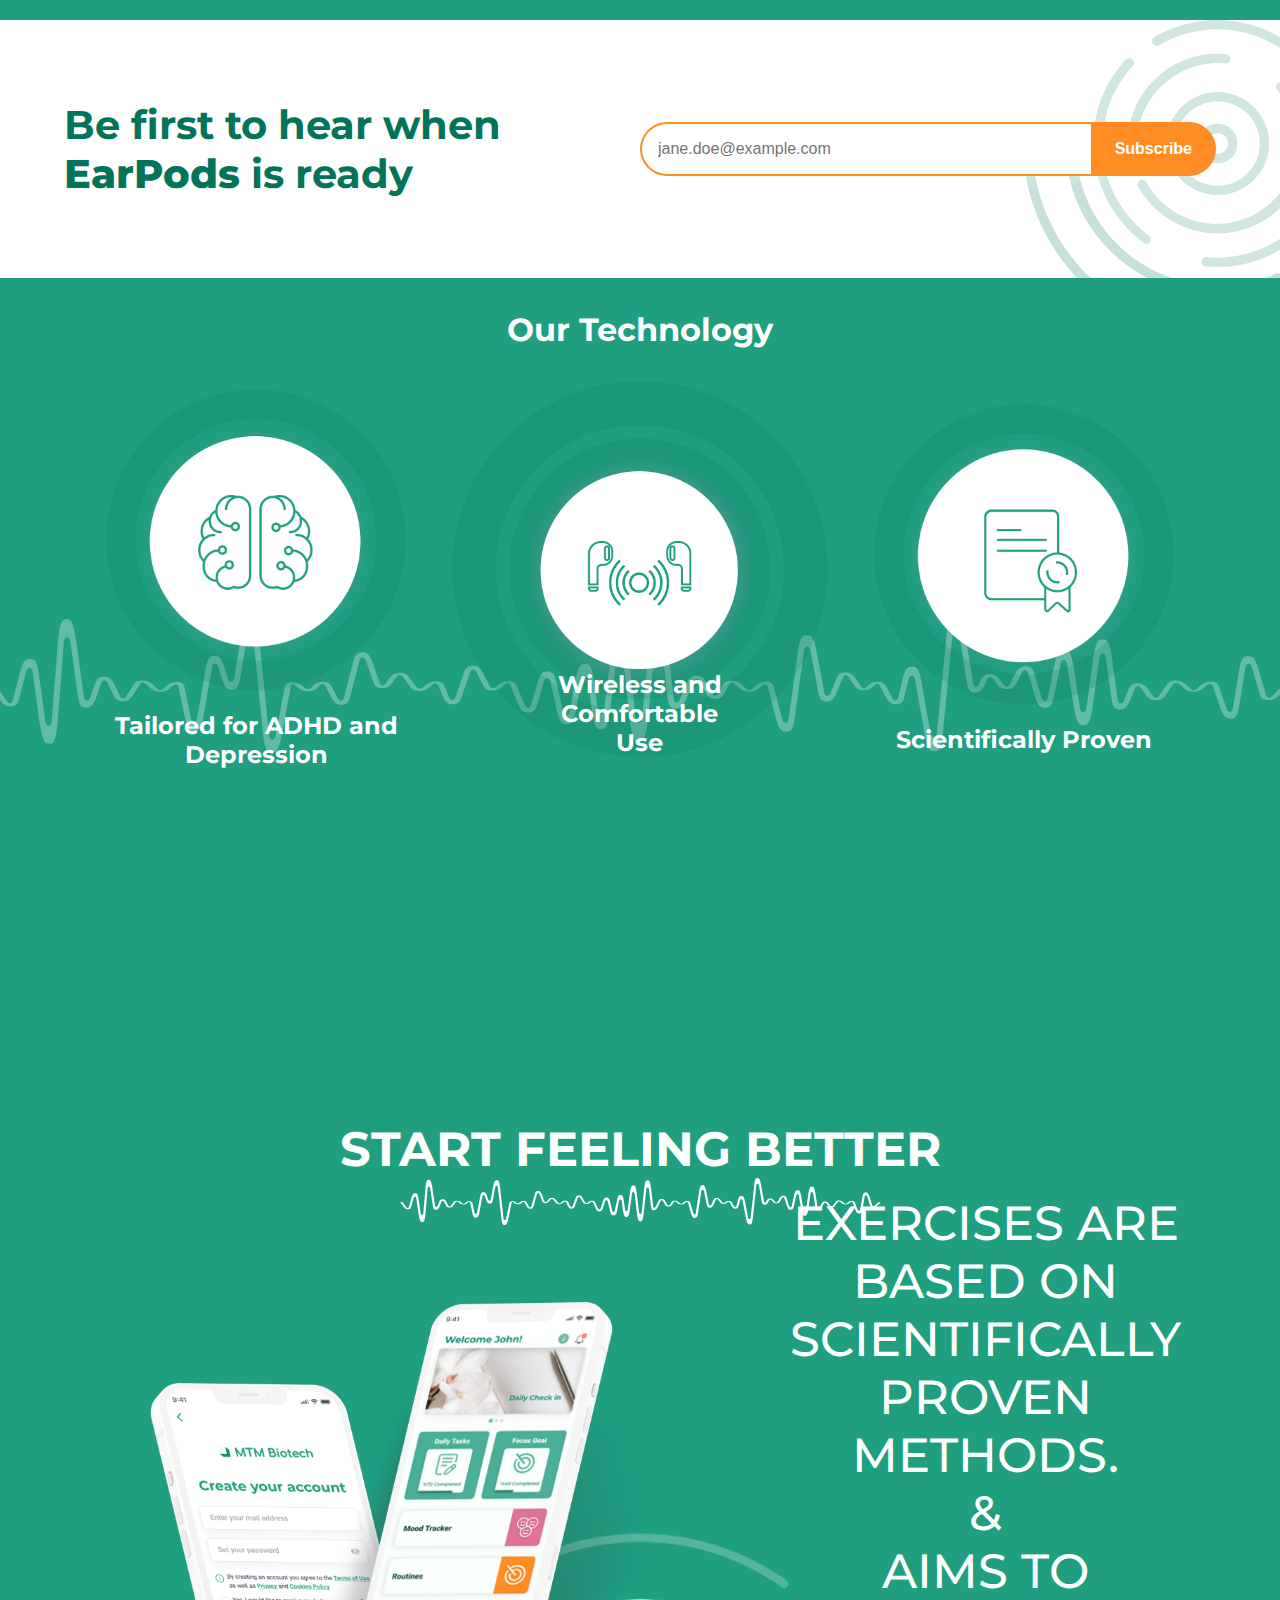
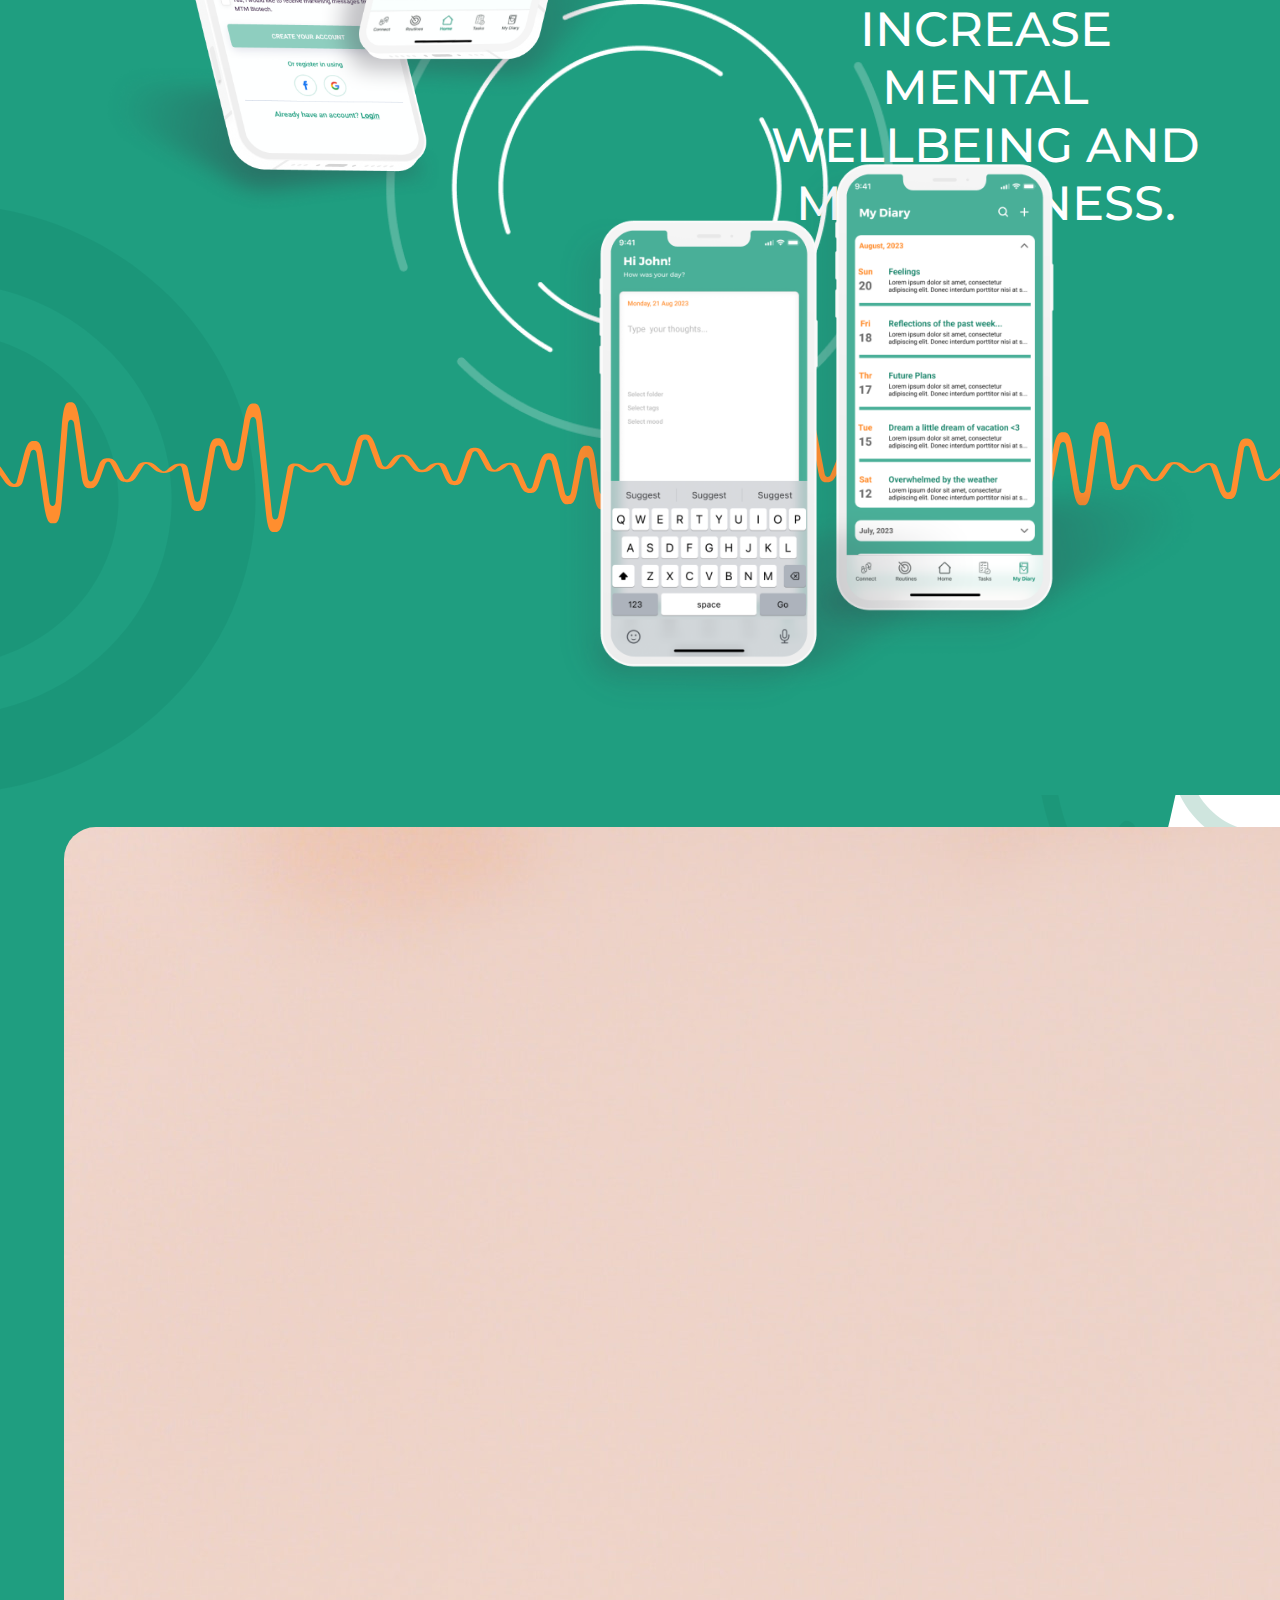
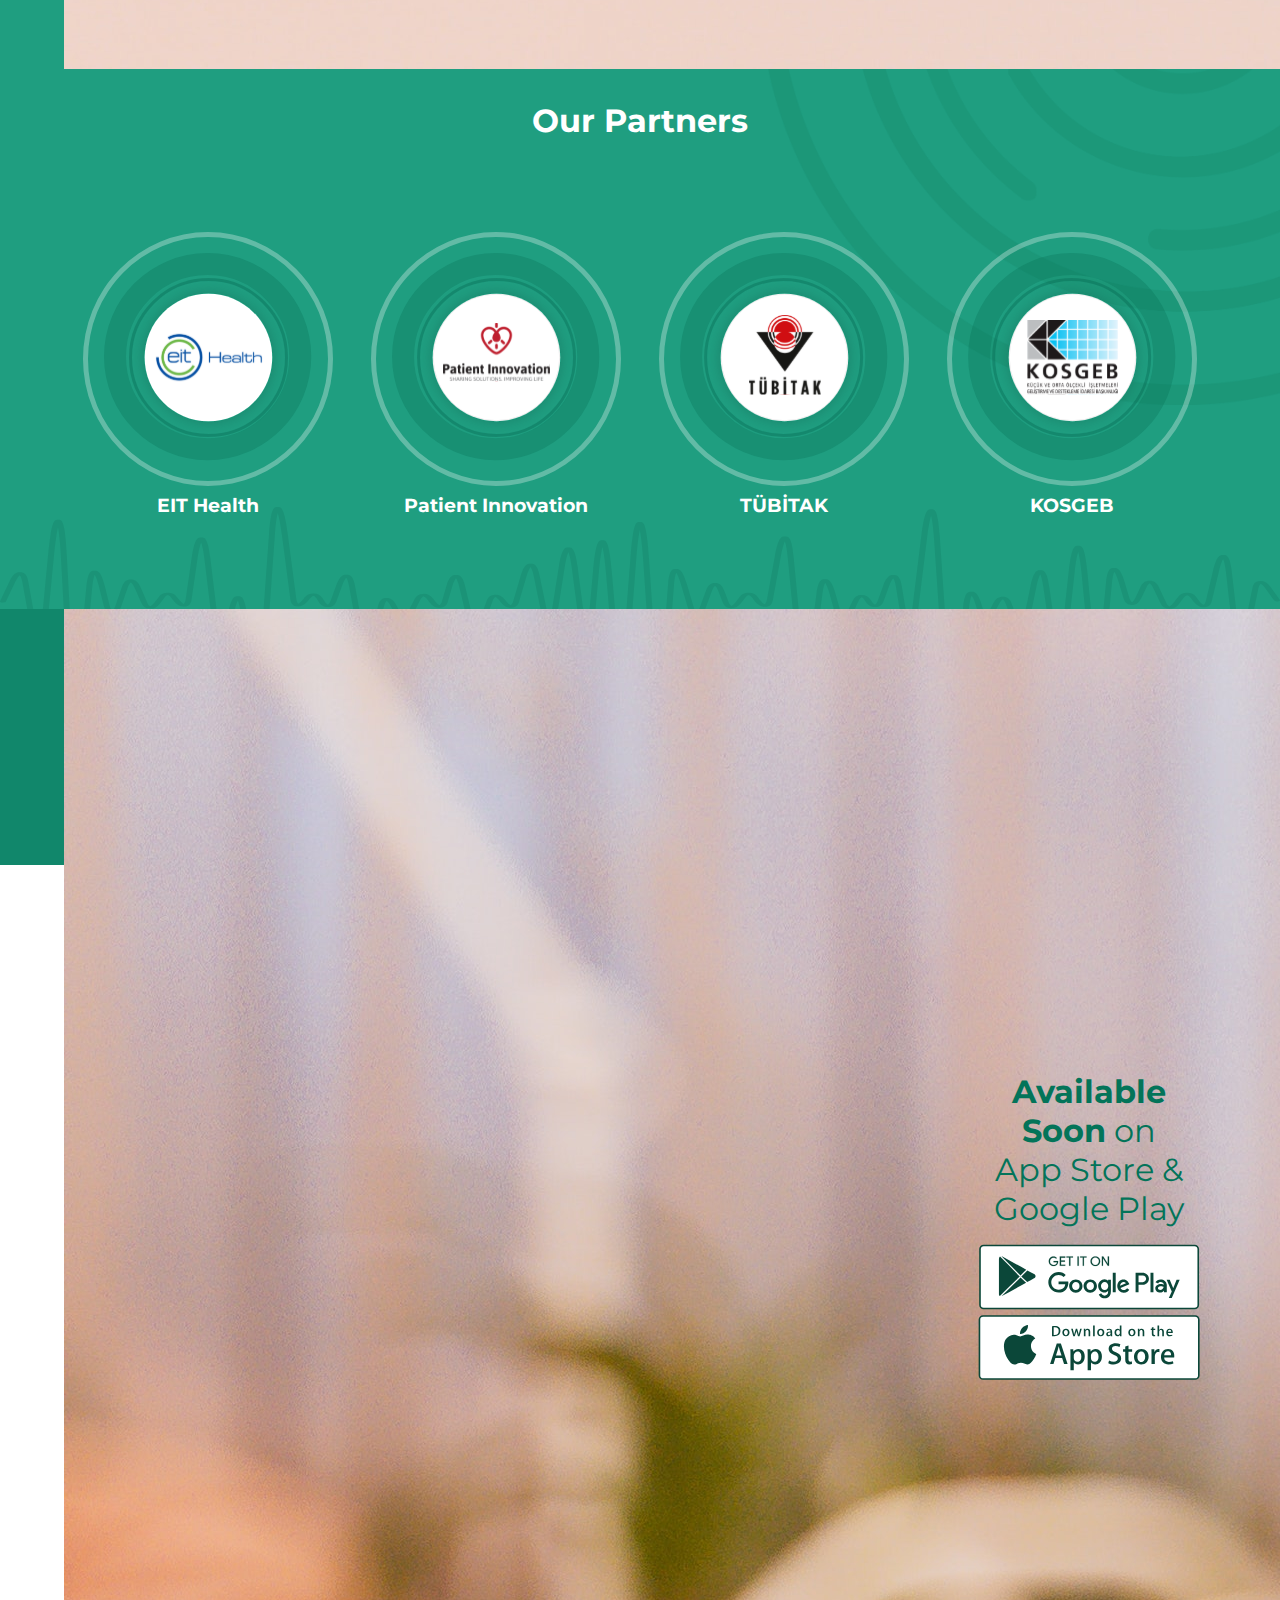
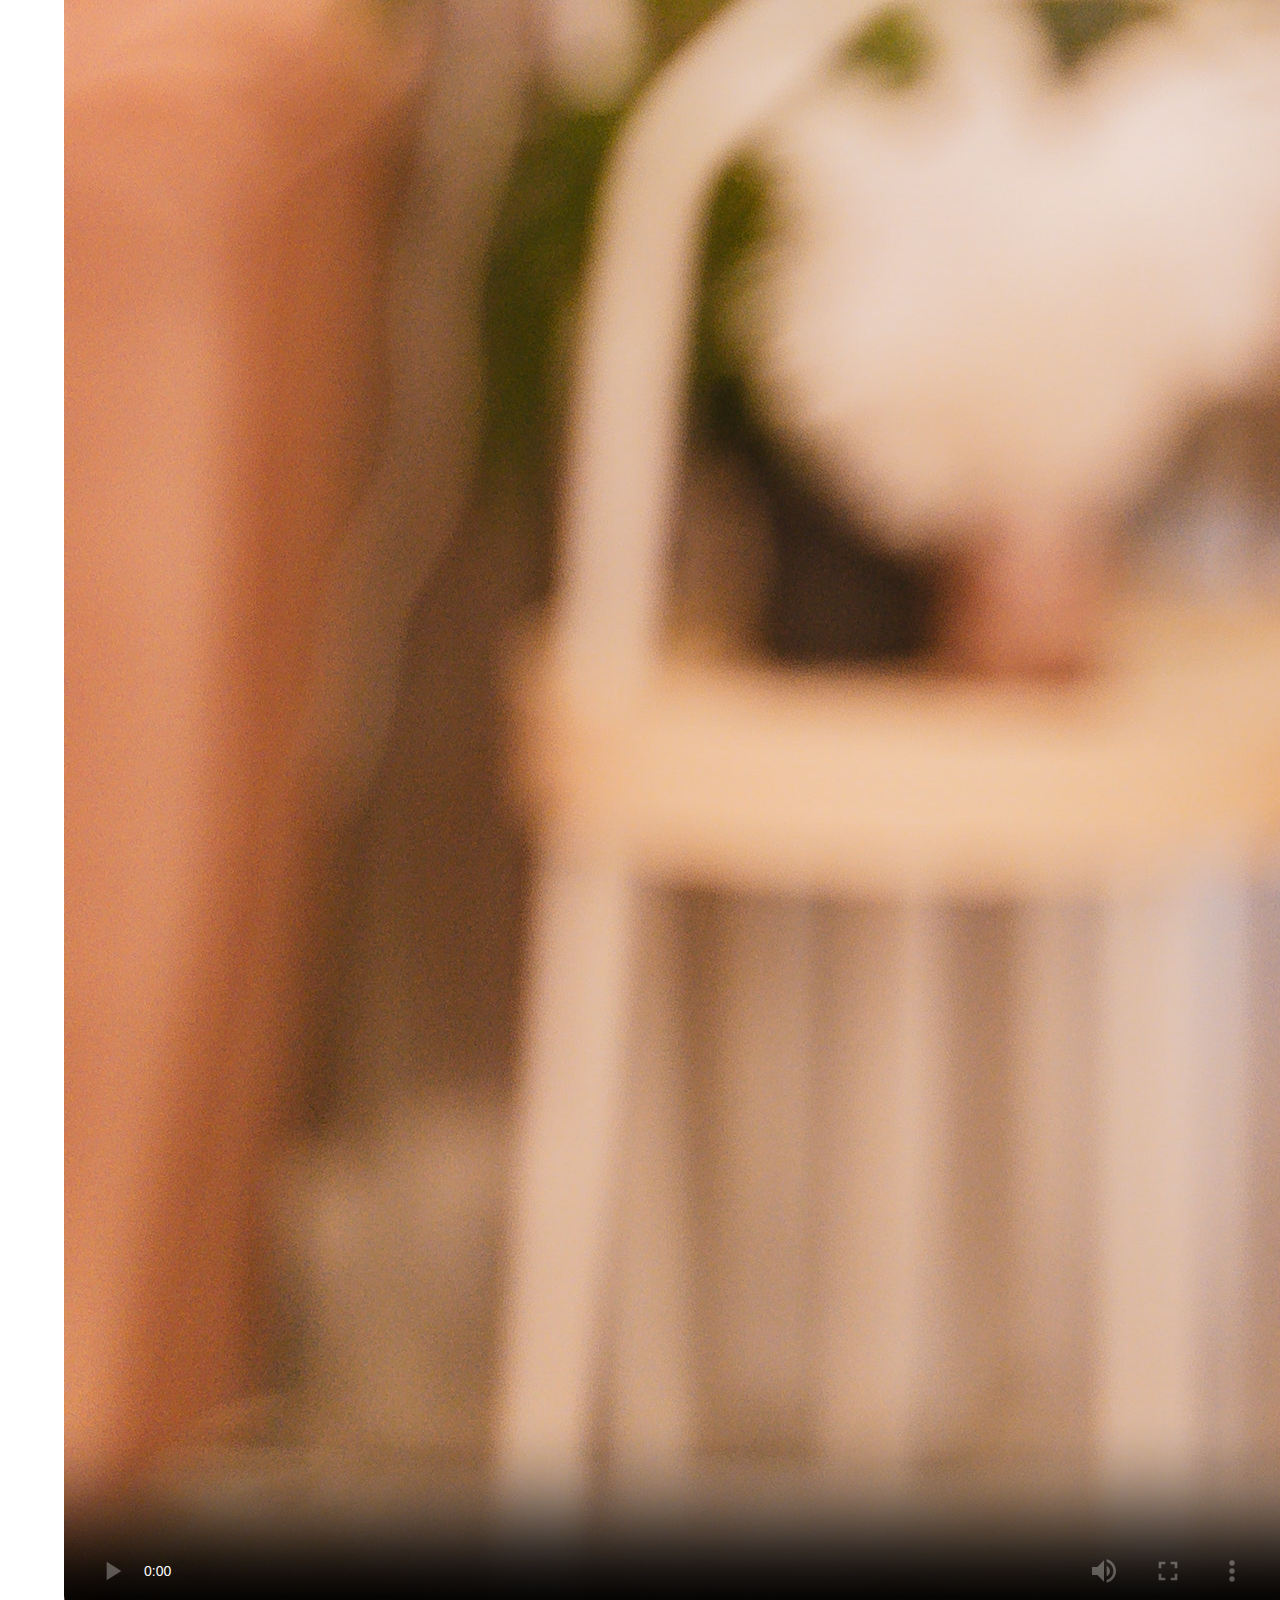
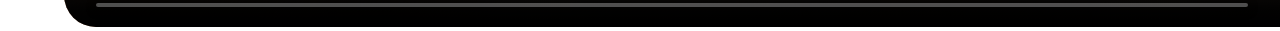
==== commit 479fdd61: "Added project" ====
--- a/index.html
+++ b/index.html
@@ -54,7 +54,9 @@
     <header class="mobile-header container">
         <div class="mobile-header-logo-hamburger">
             <div class="header-logo">
-                <img src="img/logo/logo.svg" alt="MTM BioTech Logo">
+                <a href="index.html">
+                    <img src="img/logo/logo.svg" alt="MTM BioTech Logo">
+                </a>
             </div>
             <div class="mobile-hamburger" id="hamburger">
                 <span class="line"></span>
@@ -249,12 +251,12 @@
                 <div class="app-promotion-col">
                     <h2 class="app-promotion-col-h2"><span>Available Soon</span> on<br>App Store & Google Play</h2>
                     <div class="app-promotion-google-play">
-                        <a href="#">
+                        <a href="#" target="_blank">
                             <img src="img/google-play.svg" alt="Google Play Logo">
                         </a>
                     </div>
                     <div class="app-promotion-app-store">
-                        <a href="#">
+                        <a href="#" target="_blank">
                             <img src="img/app-store.svg" alt="App Store Logo">
                         </a>
                     </div>
@@ -273,25 +275,33 @@
             <div class="our-partners-row">
                 <div class="our-partners-col">
                     <div class="our-partners-col-partner">
-                        <img src="img/eit-health.svg" alt="">
+                        <a href="https://eithealth.eu/" target="_blank">
+                            <img src="img/eit-health.svg" alt="">
+                        </a>
                     </div>
                     <h3>EIT Health</h3>
                 </div>
                 <div class="our-partners-col">
                     <div class="our-partners-col-partner">
-                        <img src="img/patient-innovation.svg" alt="">
+                        <a href="https://patient-innovation.com/" target="_blank">
+                            <img src="img/patient-innovation.svg" alt="">
+                        </a>
                     </div>
                     <h3>Patient Innovation</h3>
                 </div>
                 <div class="our-partners-col">
                     <div class="our-partners-col-partner">
-                        <img src="img/tubitak.svg" alt="">
+                        <a href="https://www.tubitak.gov.tr/" target="_blank">
+                            <img src="img/tubitak.svg" alt="">
+                        </a>
                     </div>
                     <h3>TÜBİTAK</h3>
                 </div>
                 <div class="our-partners-col">
                     <div class="our-partners-col-partner">
-                        <img src="img/kosgeb.svg" alt="">
+                        <a href="https://www.kosgeb.gov.tr/" target="_blank">
+                            <img src="img/kosgeb.svg" alt="">
+                        </a>
                     </div>
                     <h3>KOSGEB</h3>
                 </div>
@@ -328,17 +338,19 @@
                         <p>Follow us:</p>
                     </li>
                     <li class="footer-bottom-social-links-item">
-                        <a href="https://www.linkedin.com/company/mtm-biotechnology/" class="footer-bottom-social-link">
+                        <a href="https://www.linkedin.com/company/mtm-biotechnology/" class="footer-bottom-social-link"
+                            target="_blank">
                             <i class="fa-brands fa-linkedin-in"></i>
                         </a>
                     </li>
                     <li class="footer-bottom-social-links-item">
-                        <a href="https://twitter.com/mtmbiotech" class="footer-bottom-social-link">
+                        <a href="https://twitter.com/mtmbiotech" class="footer-bottom-social-link" target="_blank">
                             <i class="fa-brands fa-x-twitter"></i>
                         </a>
                     </li>
                     <li class="footer-bottom-social-links-item">
-                        <a href="https://www.instagram.com/mtmbiotech/" class="footer-bottom-social-link">
+                        <a href="https://www.instagram.com/mtmbiotech/" class="footer-bottom-social-link"
+                            target="_blank">
                             <i class="fa-brands fa-instagram"></i>
                         </a>
                     </li>
--- a/css/style.css
+++ b/css/style.css
@@ -268,12 +268,28 @@
     position: absolute;
     top: 0;
     width: 10%;
+    -webkit-animation-name: chevronAnimation;
     animation-name: chevronAnimation;
+    -webkit-animation-delay: 300ms;
     animation-delay: 300ms;
+    -webkit-animation-duration: 500ms;
     animation-duration: 500ms;
+    -webkit-animation-timing-function: ease-out;
     animation-timing-function: ease-out;
+    -webkit-animation-direction: alternate;
     animation-direction: alternate;
+    -webkit-animation-iteration-count: infinite;
     animation-iteration-count: infinite;
+}
+
+@-webkit-keyframes chevronAnimation {
+    from {
+        top: 0%;
+    }
+
+    to {
+        top: 100%;
+    }
 }
 
 @keyframes chevronAnimation {
@@ -477,6 +493,8 @@
     position: relative;
     text-align: center;
     text-transform: uppercase;
+    width: -webkit-max-content;
+    width: -moz-max-content;
     width: max-content;
     margin-inline: auto;
     font-size: 1.3rem;
@@ -557,6 +575,7 @@
 
 /* VideoJs */
 .vjs-poster img {
+    -o-object-fit: cover;
     object-fit: cover;
     border-radius: 2em;
 }
@@ -580,6 +599,7 @@
 }
 
 .video-js .vjs-tech {
+    -o-object-fit: fill;
     object-fit: fill;
 }
 
@@ -625,6 +645,8 @@
 }
 
 .our-partners-col-partner {
+    width: -webkit-fit-content;
+    width: -moz-fit-content;
     width: fit-content;
     margin-inline: auto;
     padding: 1rem;
@@ -935,6 +957,7 @@
     /* Desktop Header */
     .desktop-header {
         display: block;
+        position: -webkit-sticky;
         position: sticky;
         top: 0;
         z-index: 1;
@@ -1154,6 +1177,10 @@
         font-size: 3rem;
     }
 
+    .feeling-better-h1 {
+        font-size: 3em;
+    }
+
     .feeling-better-circle {
         width: 20%;
     }
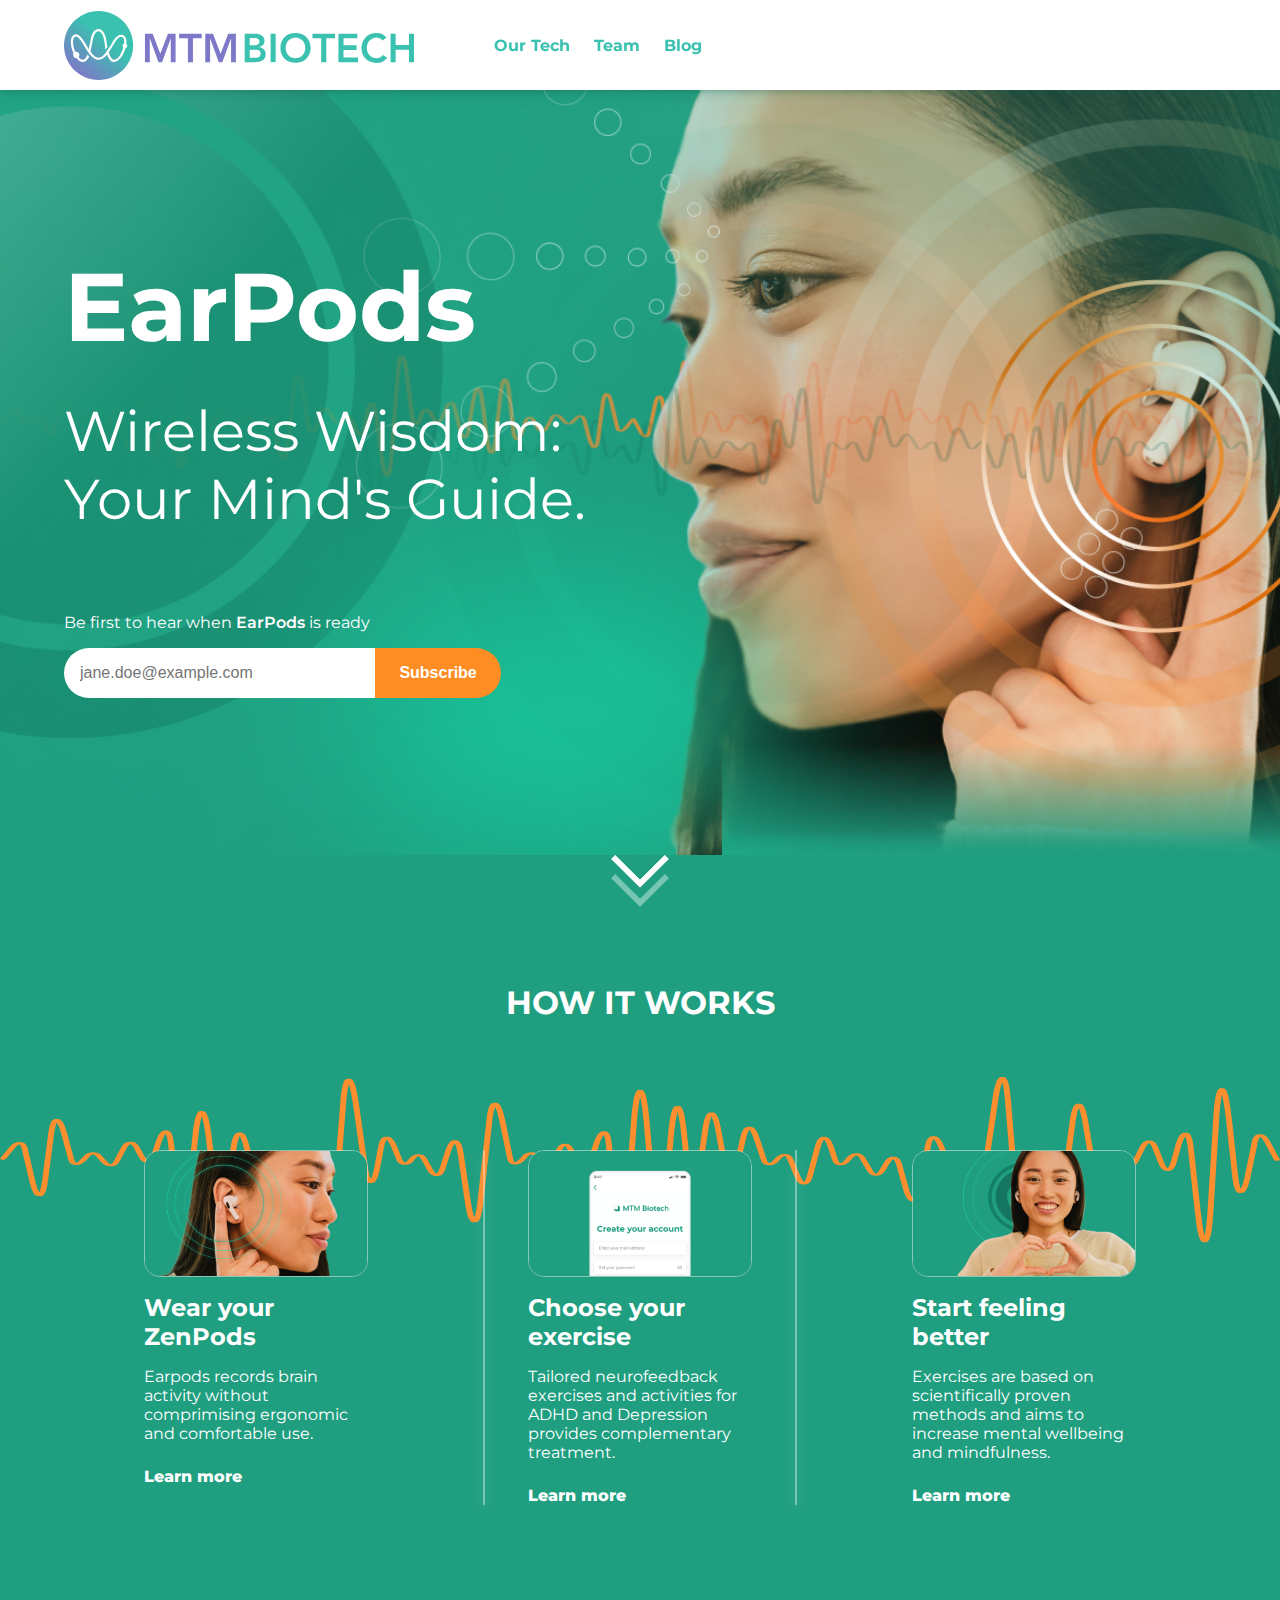
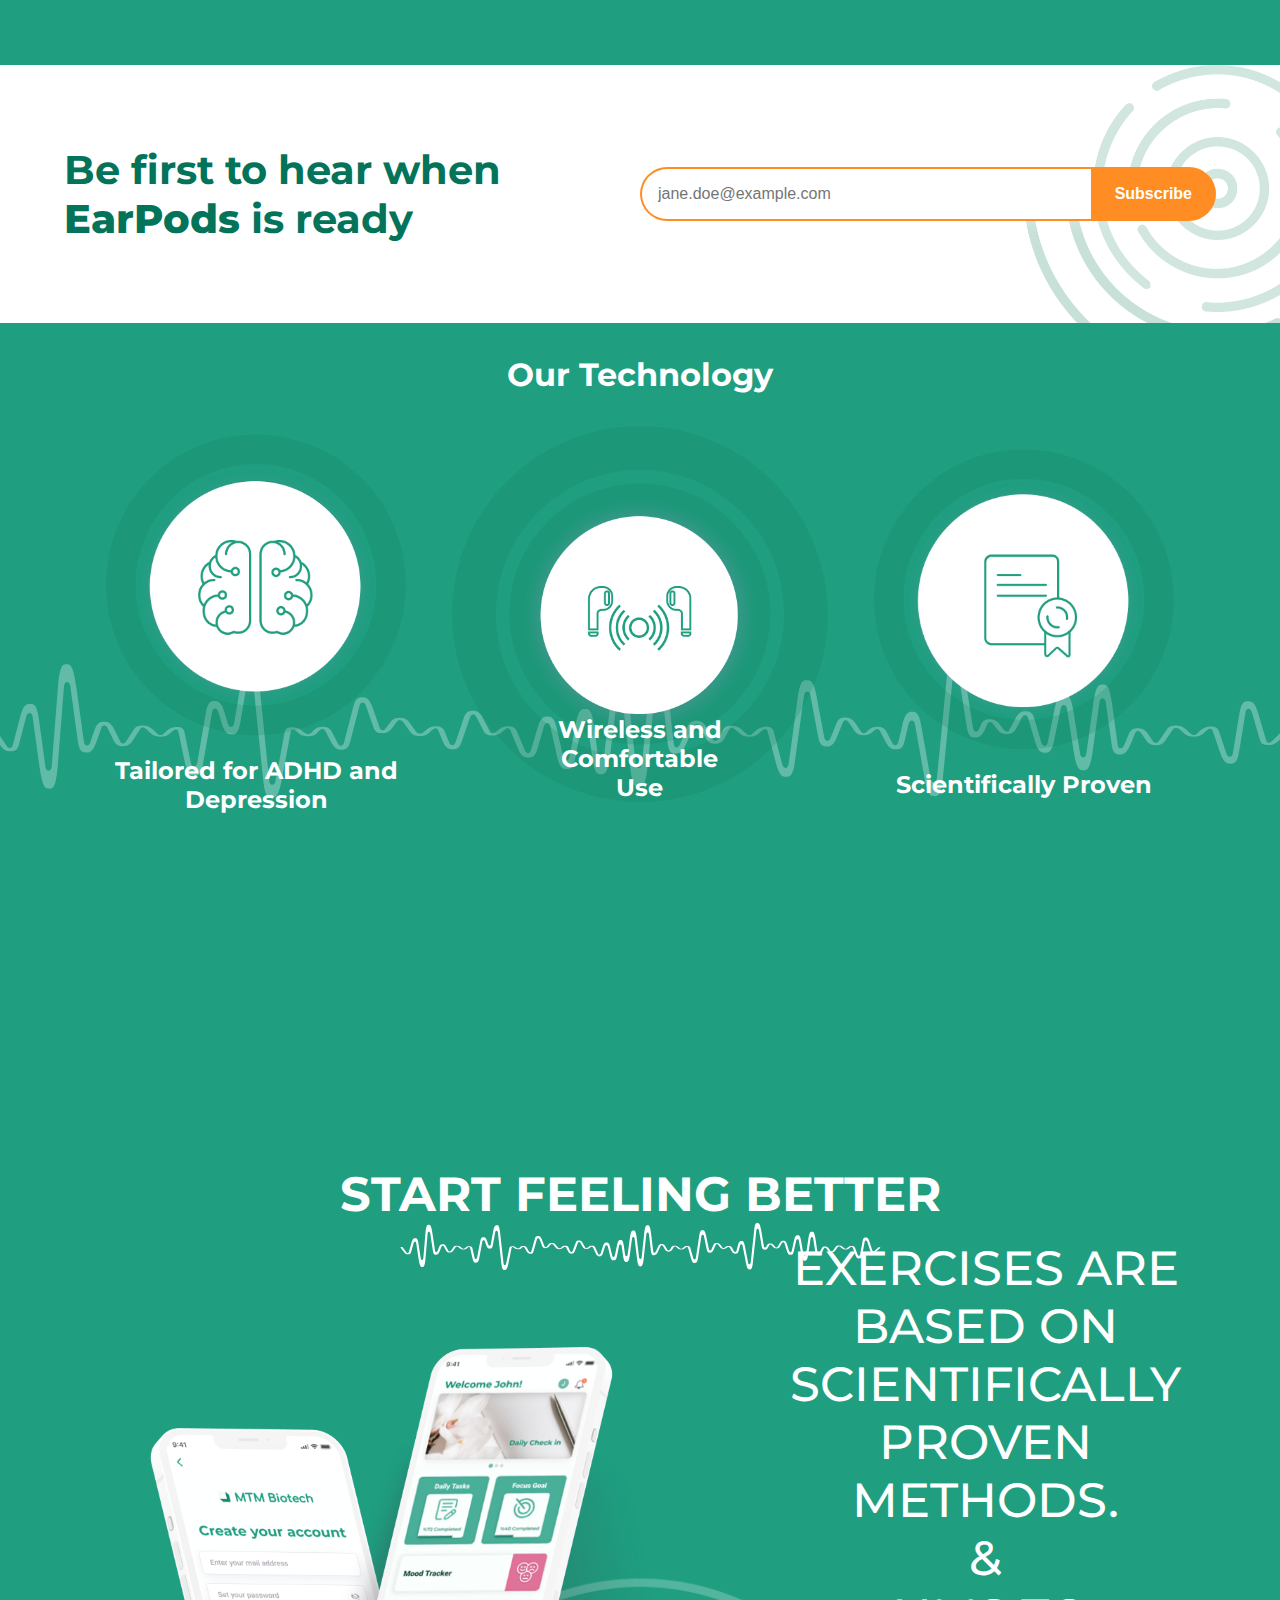
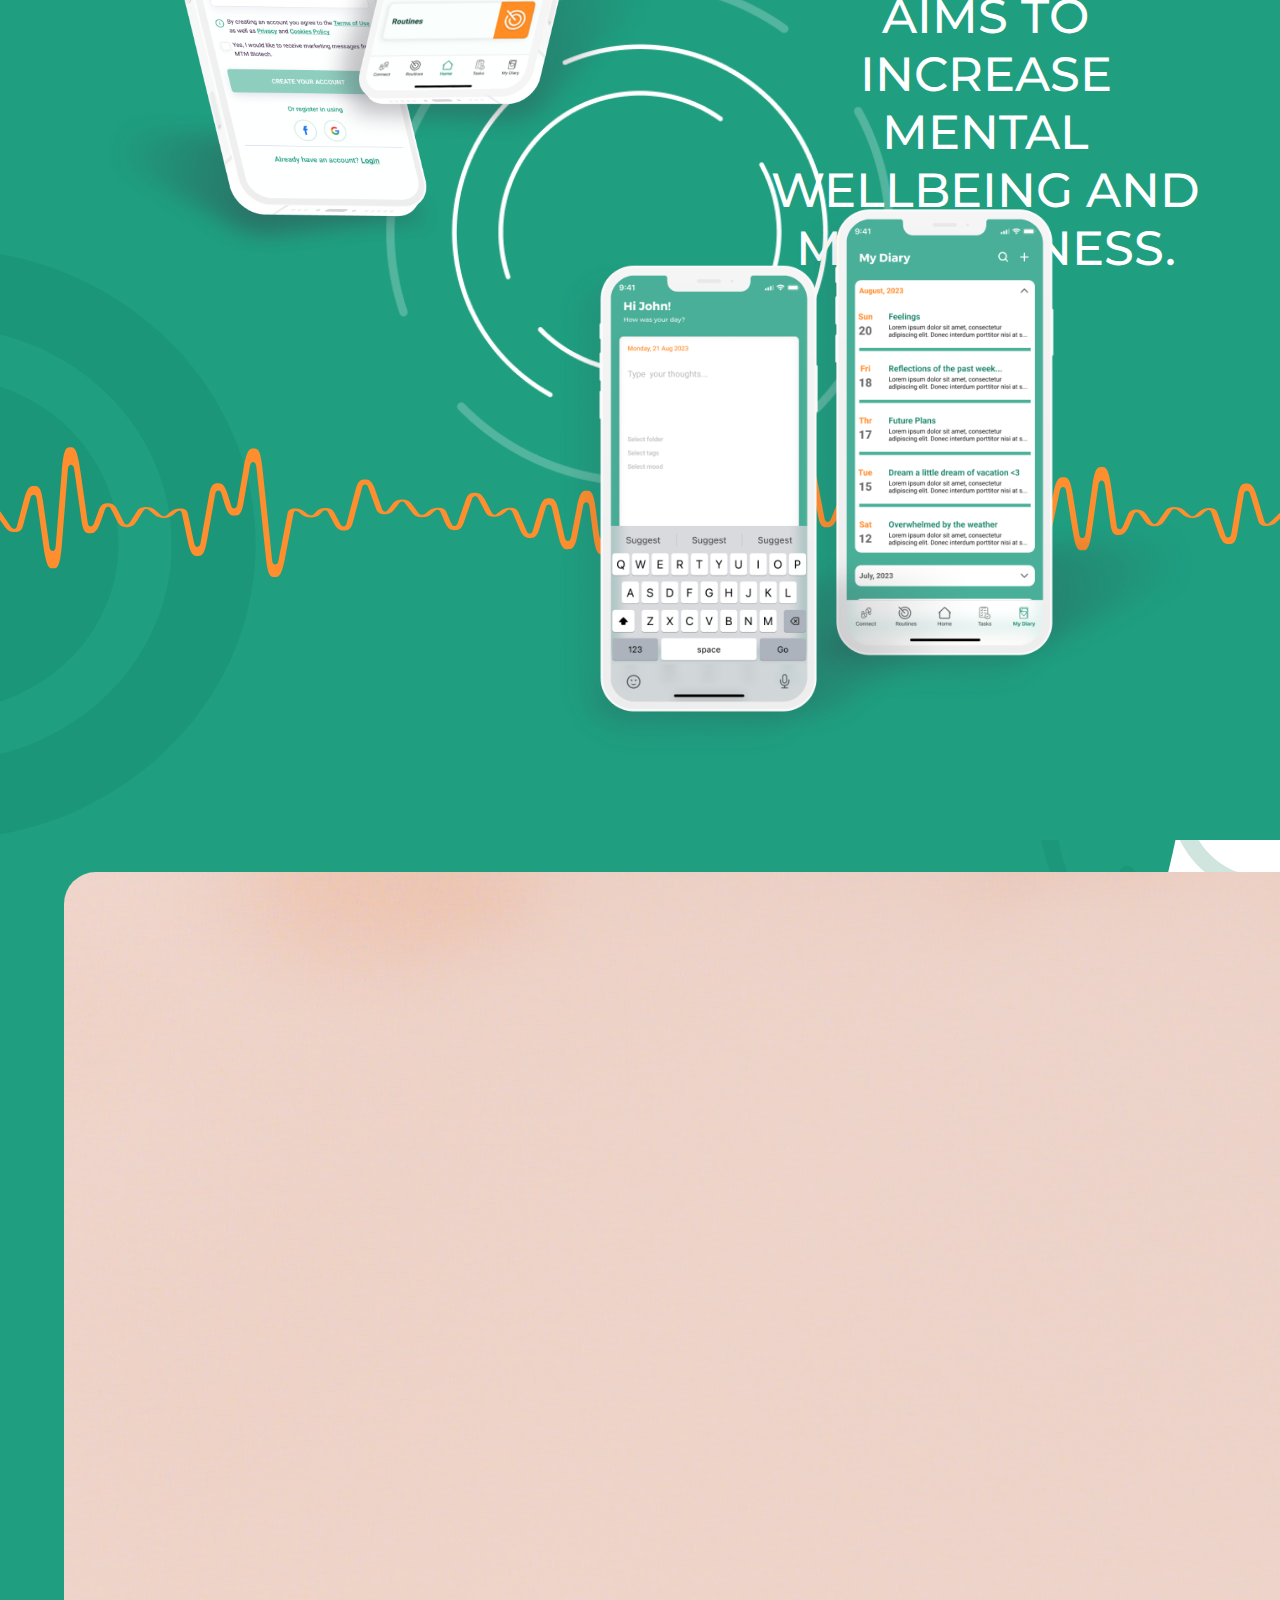
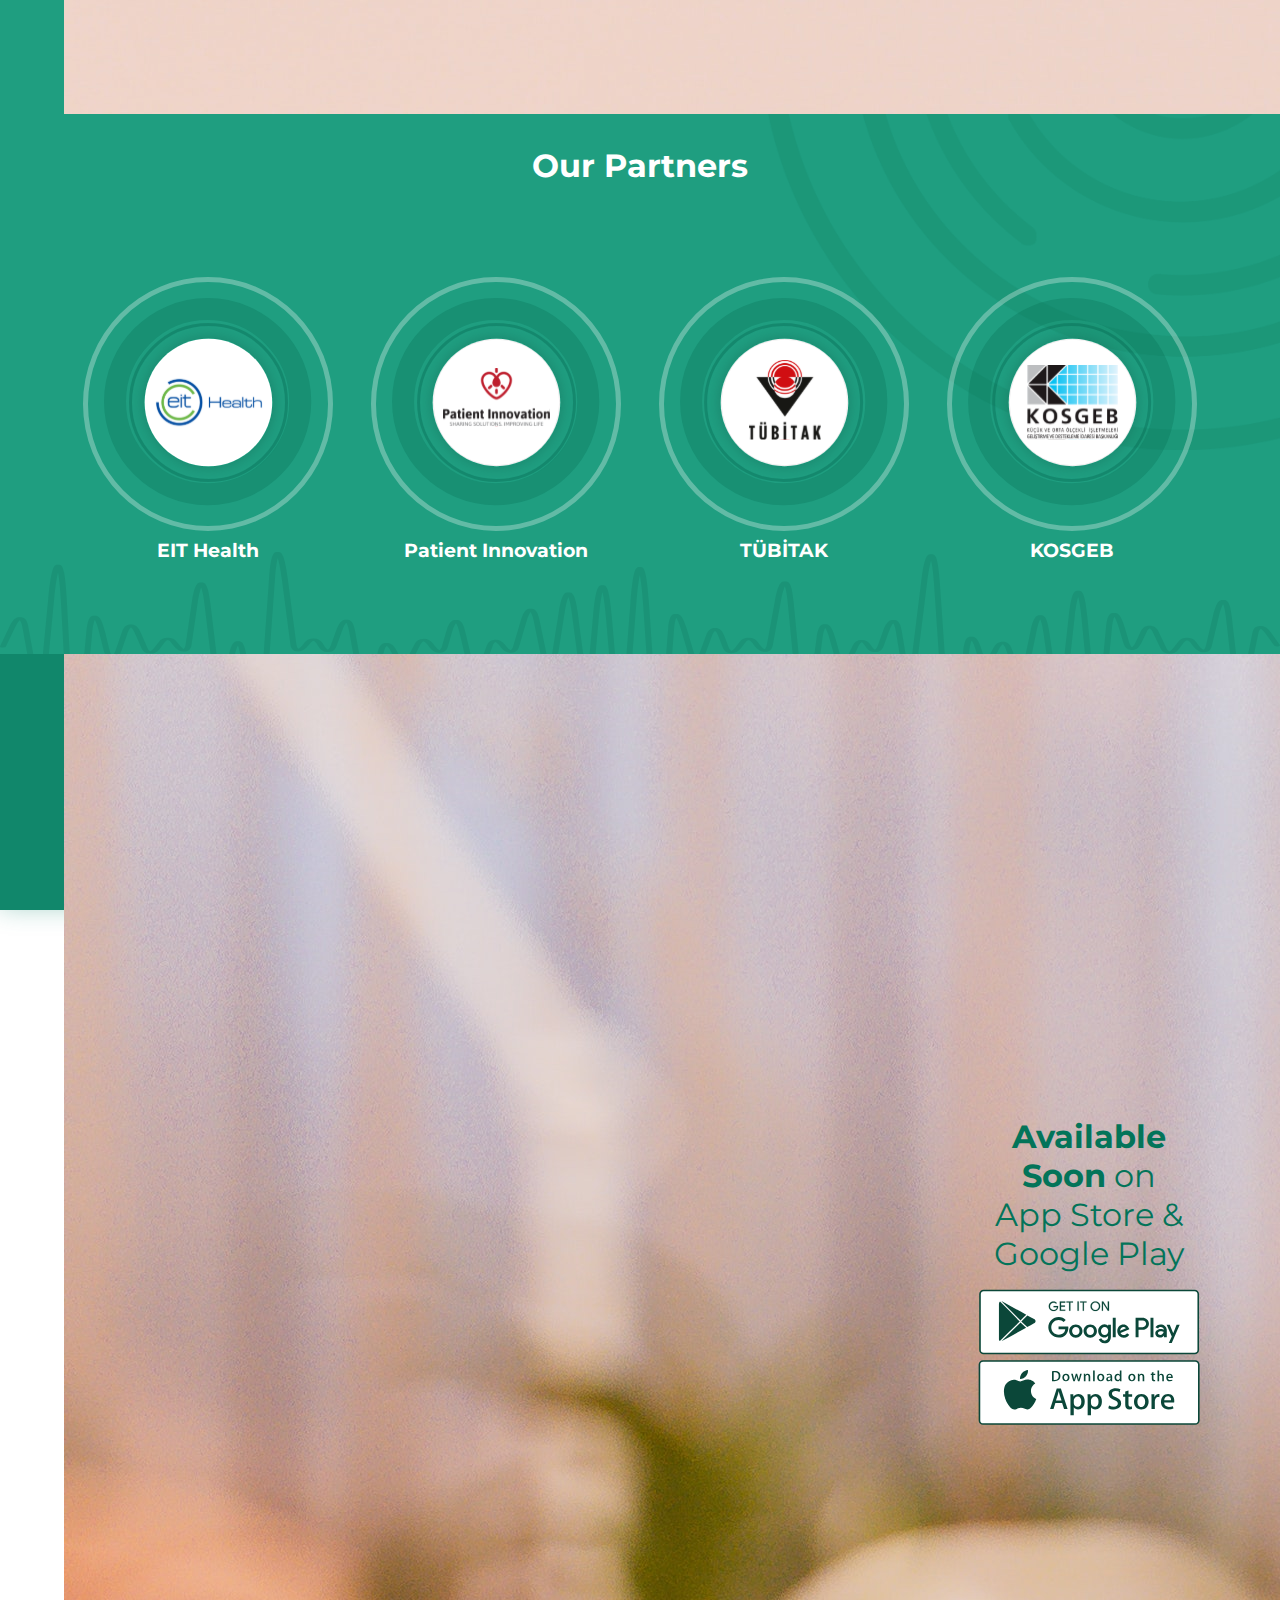
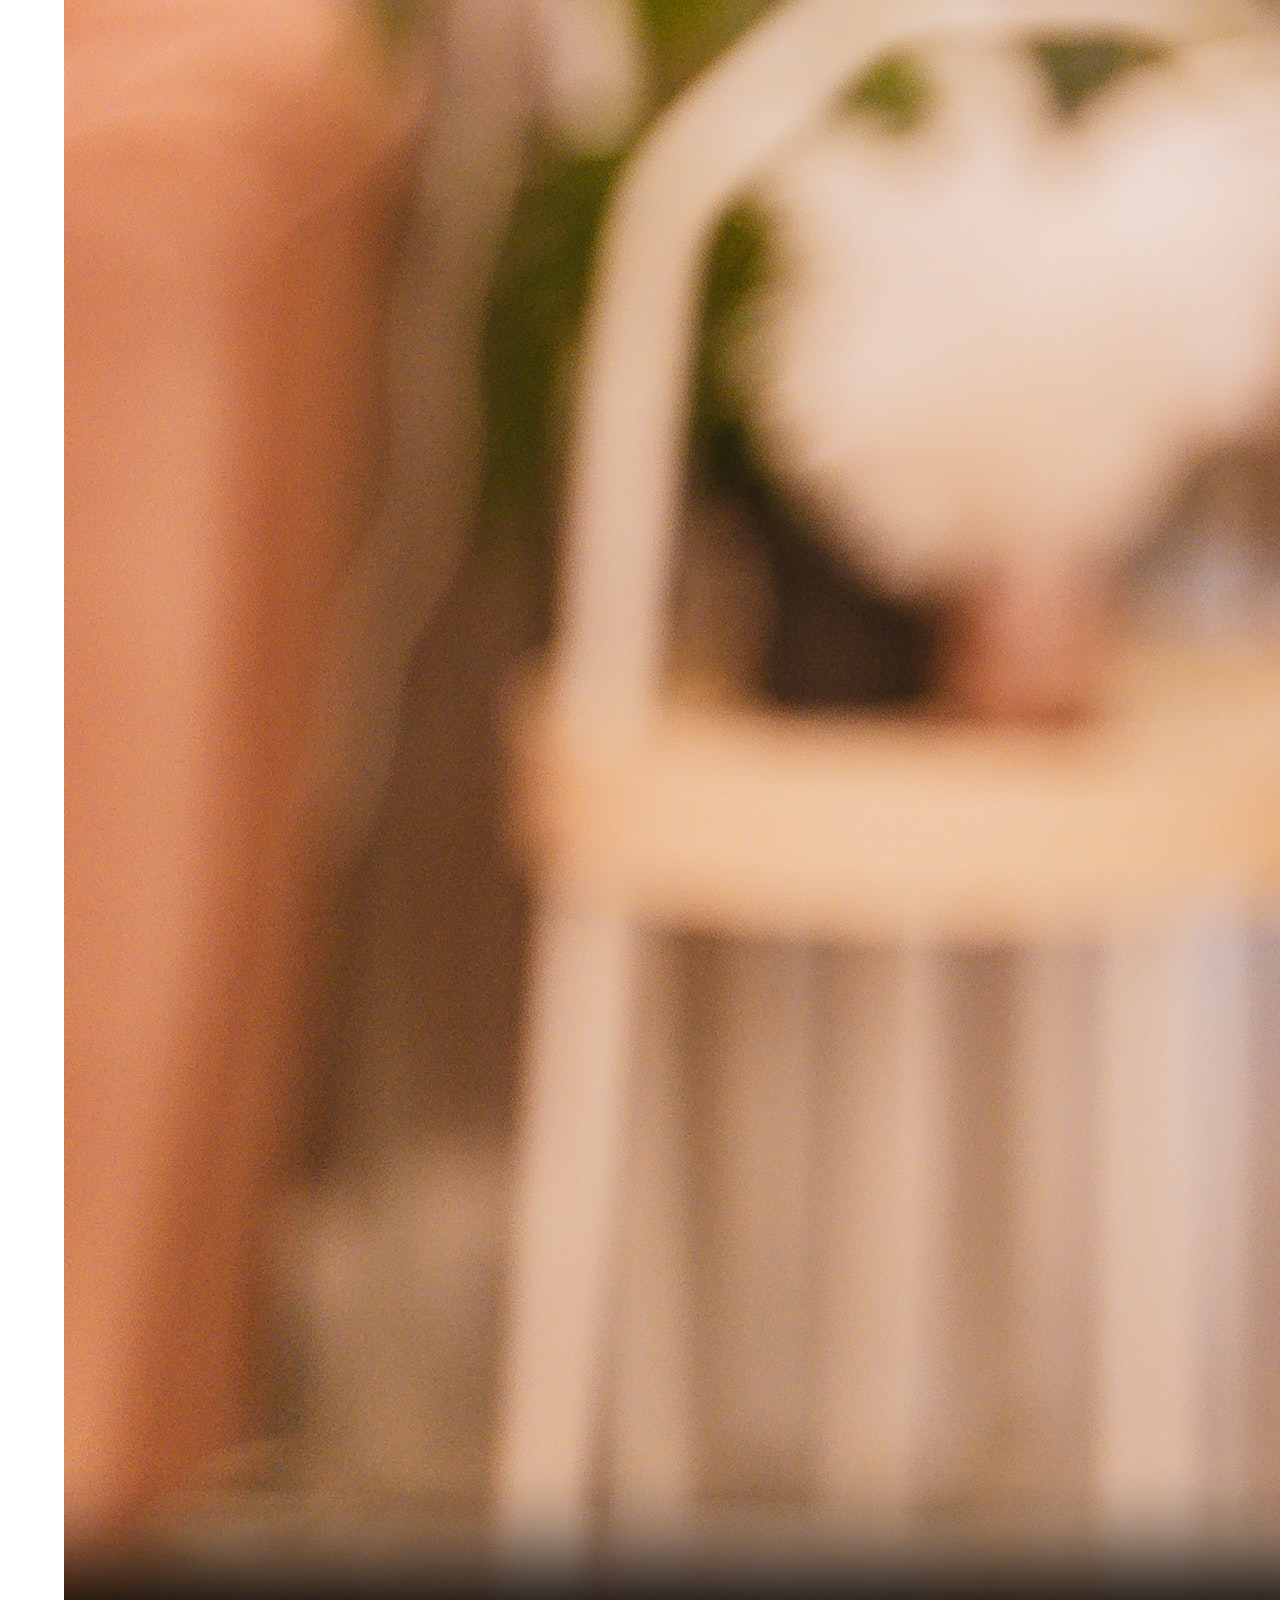
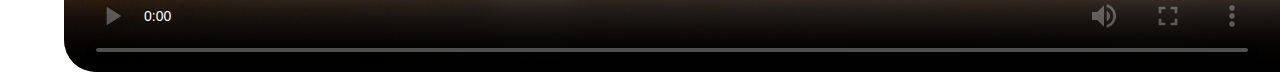
==== commit e0b2dfe9: "Added project" ====
--- a/index.html
+++ b/index.html
@@ -51,31 +51,33 @@
     <!-- End Desktop Header -->
 
     <!-- Mobile Header -->
-    <header class="mobile-header container">
-        <div class="mobile-header-logo-hamburger">
-            <div class="header-logo">
-                <a href="index.html">
-                    <img src="img/logo/logo.svg" alt="MTM BioTech Logo">
-                </a>
-            </div>
-            <div class="mobile-hamburger" id="hamburger">
-                <span class="line"></span>
-                <span class="line"></span>
-                <span class="line"></span>
-            </div>
-        </div>
-        <div class="mobile-nav">
-            <ul class="mobile-header-links-items">
-                <li class="mobile-header-links-item">
-                    <a href="our-tech.html" class="mobile-header-link">Our Tech</a>
-                </li>
-                <li class="mobile-header-links-item">
-                    <a href="team.html" class="mobile-header-link">Team</a>
-                </li>
-                <li class="mobile-header-links-item">
-                    <a href="blog.html" class="mobile-header-link">Blog</a>
-                </li>
-            </ul>
+    <header class="mobile-header">
+        <div class="container">
+            <div class="mobile-header-logo-hamburger">
+                <div class="header-logo">
+                    <a href="index.html">
+                        <img src="img/logo/logo.svg" alt="MTM BioTech Logo">
+                    </a>
+                </div>
+                <div class="mobile-hamburger" id="hamburger">
+                    <span class="line"></span>
+                    <span class="line"></span>
+                    <span class="line"></span>
+                </div>
+            </div>
+            <div class="mobile-nav">
+                <ul class="mobile-header-links-items">
+                    <li class="mobile-header-links-item">
+                        <a href="our-tech.html" class="mobile-header-link">Our Tech</a>
+                    </li>
+                    <li class="mobile-header-links-item">
+                        <a href="team.html" class="mobile-header-link">Team</a>
+                    </li>
+                    <li class="mobile-header-links-item">
+                        <a href="blog.html" class="mobile-header-link">Blog</a>
+                    </li>
+                </ul>
+            </div>
         </div>
     </header>
     <!-- End Mobile Header -->
--- a/css/style.css
+++ b/css/style.css
@@ -31,9 +31,22 @@
     list-style-type: none;
 }
 
+blockquote {
+    margin: 2em 40px;
+    text-align: center;
+    font-weight: 600;
+    font-style: italic;
+}
+
 .container {
     width: 95%;
     max-width: 95%;
+    margin-inline: auto;
+}
+
+.container-sm {
+    width: 85%;
+    max-width: 85%;
     margin-inline: auto;
 }
 
@@ -119,8 +132,8 @@
 
 /* Mobile Header */
 .mobile-header {
-    position: relative;
-    padding: 1rem 0;
+    position: sticky;
+    top: 0;
     background-color: #fff;
     height: 10vh;
 }
@@ -129,6 +142,7 @@
     display: flex;
     align-items: center;
     justify-content: space-between;
+    height: 10vh;
 }
 
 .header-logo {
@@ -164,7 +178,7 @@
     border-bottom: 2px solid #efefef;
 }
 
-.mobile-header-links-item a {
+.mobile-header-links-item .mobile-header-link {
     width: 100%;
     font-weight: 700;
     display: inline-block;
@@ -323,10 +337,9 @@
     display: flex;
     justify-content: center;
     align-items: center;
-    background-color: var(--section-color);
-}
-
-.how-it-works-col:nth-child(3) .how-it-works-col-img img {
+}
+
+.how-it-works-col-img img {
     width: 100%;
 }
 
@@ -623,6 +636,7 @@
 }
 
 .our-partners-wave {
+    width: 100%;
     position: absolute;
     bottom: 0;
     left: 0;
@@ -665,11 +679,16 @@
 .footer-background {
     background-color: #11876B;
     color: #fff;
+    box-shadow: 0px -3px 24px 0px #1A8D7266;
 }
 
 .footer-top-link,
 .footer-bottom-social-link {
     color: #fff;
+}
+
+.footer-top-link:hover {
+    color: #FF8E2F;
 }
 
 .footer-bottom-social-link {
@@ -723,6 +742,272 @@
 
 /* End Footer */
 
+/* Our Tech */
+.our-tech-product {
+    padding: 1rem .5rem;
+    border-bottom: 2px solid #C9C9C966;
+}
+
+.our-tech-product:last-child {
+    border-bottom: none;
+}
+
+.our-tech-product-img {
+    border: 2px solid #DBDBDB;
+    border-radius: 1em;
+    text-align: center;
+    margin-bottom: .5rem;
+    overflow: hidden;
+}
+
+.our-tech-product-img img {
+    display: block;
+    width: 100%;
+    height: 100%;
+    object-fit: cover;
+}
+
+.our-tech-product-text-h1 {
+    color: #FF8E2F;
+    margin-bottom: .2rem;
+}
+
+.our-tech-product-text-p {
+    font-weight: 500;
+    margin-bottom: 1em;
+    text-align: justify;
+}
+
+/* End Our Tech */
+
+/* Team */
+.team-banner-image {
+    box-shadow: 0px 10px 20px -10px #1A8D7266;
+}
+
+.team-banner-image img {
+    width: 100%;
+    height: 100%;
+    object-fit: cover;
+    display: block;
+}
+
+.team-about-us {
+    padding: 1rem 0;
+}
+
+.team-header {
+    text-transform: uppercase;
+    color: #FF8D23;
+    text-align: center;
+    margin-bottom: 1rem;
+}
+
+.team-about-us-p {
+    text-align: justify;
+    margin-bottom: 1em;
+}
+
+.team-our-team {
+    padding: 2rem 0;
+}
+
+.team-members {
+    display: flex;
+    flex-wrap: wrap;
+    gap: .5rem;
+    justify-content: center;
+}
+
+.team-member {
+    flex: 0 0 auto;
+    width: calc(50% - .5rem);
+    text-align: center;
+    border: 1px solid #1F9E8080;
+    padding: 1rem .5rem;
+    border-radius: .5em;
+}
+
+.member-photo {
+    display: inline-flex;
+    border-radius: 50%;
+    overflow: hidden;
+}
+
+.member-photo,
+.member-name,
+.member-position {
+    margin-bottom: 1rem;
+}
+
+.member-name,
+.member-position {
+    color: #178369;
+}
+
+.member-name {
+    font-weight: 600;
+}
+
+.member-position {
+    font-weight: 700;
+}
+
+/* End Team */
+
+/* Blog */
+.blog-content {
+    padding: 1rem 0;
+}
+
+.blog-header {
+    color: #FF8D23;
+    text-align: center;
+    margin-bottom: 1rem;
+    text-transform: capitalize;
+}
+
+.blog-explore-p {
+    text-align: center;
+    margin-bottom: 1rem;
+}
+
+.blog-box {
+    padding: 1rem;
+    background-color: #0000000A;
+    border-radius: .5em;
+    margin-bottom: 1.5rem;
+}
+
+.blog-box-img {
+    border-radius: 1em;
+    overflow: hidden;
+    margin-bottom: 1rem;
+    text-align: center;
+}
+
+.blog-box-img img {
+    width: 100%;
+    height: 100%;
+    object-fit: cover;
+}
+
+.blog-box-header {
+    display: inline-block;
+    color: #000;
+    font-weight: 700;
+    text-transform: capitalize;
+    margin-bottom: 1rem;
+}
+
+.blog-box-p {
+    margin-bottom: 1rem;
+    color: #2D2D2D;
+    text-align: justify;
+}
+
+.blog-post-author {
+    display: flex;
+    align-items: center;
+    gap: .5rem;
+}
+
+.blog-post-author-img img {
+    display: inline-flex;
+    border-radius: 50%;
+    overflow: hidden;
+    width: 50px;
+    height: 50px;
+    object-fit: cover;
+}
+
+.blog-post-detail {
+    font-size: .7rem;
+    color: #6A6A6A;
+}
+
+/* End Blog */
+
+/* Blog Post */
+.blog-post-img {
+    border-radius: 1em;
+    overflow: hidden;
+    margin-bottom: 1rem;
+    text-align: center;
+}
+
+.blog-post-img img {
+    width: 100%;
+    height: 100%;
+    object-fit: cover;
+}
+
+.blog-post .blog-post-detail .blog-post-author-name {
+    font-weight: 600;
+}
+
+.blog-post-img-and-author {
+    margin-bottom: 1rem;
+}
+
+.blog-post-content-p {
+    margin-bottom: 1em;
+    line-height: 20px;
+    text-align: justify;
+}
+
+.blog-post-read-next {
+    background-color: #0000000A;
+    padding: 1rem 0;
+}
+
+.blog-post-read-next-h1 {
+    text-transform: uppercase;
+    color: #758D87;
+    margin-bottom: 1.5rem;
+}
+
+.blog-post-read-next-publishing-date {
+    color: #FF8D23;
+    font-weight: 500;
+    margin-bottom: 1rem;
+}
+
+.blog-post-read-next-link {
+    display: inline-block;
+    color: #165F4D;
+    font-weight: 700;
+    font-size: 1rem;
+    text-transform: capitalize;
+}
+
+.blog-post-read-next-content-author {
+    color: #6A6A6A;
+    margin-bottom: 1rem;
+}
+
+.blog-post-read-next-content-p {
+    color: #2D2D2D;
+    margin-bottom: 1rem;
+    line-height: 20px;
+}
+
+.blog-post-read-next-img {
+    border-radius: 1em;
+    overflow: hidden;
+    margin-bottom: 1rem;
+    text-align: center;
+    height: 300px;
+}
+
+.blog-post-read-next-img img {
+    width: 100%;
+    height: 100%;
+    object-fit: cover;
+}
+
+/* End Blog Post */
+
 /* Media Queries */
 
 @media only screen and (min-width:768px) {
@@ -927,6 +1212,117 @@
     }
 
     /* End Footer */
+
+    /* Our Tech */
+    .our-tech-product {
+        display: flex;
+        justify-content: center;
+        flex-wrap: wrap;
+        gap: 1rem;
+    }
+
+    .our-tech-product:nth-child(even) {
+        flex-direction: row-reverse;
+    }
+
+    .our-tech-product>* {
+        flex: 0 0 auto;
+        width: calc(50% - 1rem);
+    }
+
+    /* End Our Tech */
+
+    /* Team */
+    .team-banner-image {
+        height: 30vh;
+    }
+
+    .team-about-us-p {
+        line-height: 40px;
+    }
+
+    .member-photo,
+    .member-name,
+    .member-position {
+        margin-bottom: 2rem;
+    }
+
+    .team-member {
+        width: calc(33.333% - .5rem);
+    }
+
+    /* End Team */
+
+    /* Blog */
+    .blog-box {
+        display: flex;
+        align-items: center;
+        gap: 1rem;
+    }
+
+    .blog-box>* {
+        width: calc(50% - 1rem);
+    }
+
+    .blog-box-img {
+        height: 250px;
+        margin-bottom: initial;
+    }
+
+    .blog-top-box .blog-box-img img {
+        width: 200%;
+        height: 200%;
+    }
+
+    /* End Blog */
+
+    /* Blog Post */
+    .blog-post-read-next {
+        padding: 2rem 0;
+    }
+
+    .blog-post .blog-header {
+        text-align: initial;
+    }
+
+    .blog-post-img {
+        height: 500px;
+    }
+
+    .shape-our-world-img img {
+        width: 100%;
+        height: 200%;
+    }
+
+    .blog-post-read-next-box {
+        display: flex;
+        gap: 1rem;
+    }
+
+    .blog-post-read-next-publishing-date {
+        width: calc(20% - 1rem);
+        margin-bottom: initial;
+    }
+
+    .blog-post-read-next-content {
+        width: calc(40% - 1rem);
+    }
+
+    .blog-post-read-next-img {
+        width: calc(40% - 1rem);
+        margin-bottom: initial;
+        height: 200px;
+    }
+
+    .blog-post-content-p {
+        line-height: 20px;
+    }
+
+    blockquote {
+        font-size: 1.25rem;
+    }
+
+    /* End Blog Post */
 }
 
 
@@ -986,10 +1382,21 @@
     }
 
     .desktop-header-link {
+        position: relative;
         display: inline-block;
-        padding: 1rem;
         font-weight: 700;
+        padding: 5px 0;
         color: var(--header-link-color);
+    }
+
+    .desktop-header-link.active-link::before {
+        content: "";
+        position: absolute;
+        top: 100%;
+        left: 0;
+        width: 100%;
+        height: 2px;
+        background-color: var(--header-link-color);
     }
 
     /* End Desktop Header */
@@ -1081,16 +1488,11 @@
     }
 
     .how-it-works-col-img {
-        height: 25vh;
         border-radius: 1em;
     }
 
     .how-it-works-col:nth-child(2) .how-it-works-col-img {
         align-items: flex-end;
-    }
-
-    .how-it-works-col:nth-child(1) .how-it-works-col-img img {
-        width: 100%;
     }
 
     .how-it-works-wave {
@@ -1236,6 +1638,159 @@
     }
 
     /* End Footer */
+
+    /* Our Tech */
+
+    .our-tech-product {
+        padding: 4rem 1rem;
+        gap: 5rem;
+    }
+
+    .our-tech-product>* {
+        width: calc(50% - 5rem);
+    }
+
+    .our-tech-product-text-p {
+        line-height: 32px;
+    }
+
+    /* End Our Tech */
+
+    /* Team */
+    .team-about-us {
+        padding: 2rem 0;
+    }
+
+    .team-our-team {
+        padding: 2rem 0 8rem 0;
+    }
+
+    .team-banner-image {
+        height: 50vh;
+    }
+
+    .member-photo,
+    .member-name,
+    .member-position {
+        margin-bottom: 3rem;
+    }
+
+    .team-members {
+        gap: 3rem;
+    }
+
+    .team-member {
+        width: calc(33.333% - 3rem);
+    }
+
+    /* End Team */
+
+    /* Blog */
+
+    .blog-content {
+        padding: 2rem 0;
+    }
+
+    .blog-box {
+        display: initial;
+        padding: 3rem;
+        margin-bottom: 2rem;
+    }
+
+    .blog-box>* {
+        width: 100%;
+    }
+
+    .blog-box-img {
+        margin-bottom: 1rem;
+        height: 400px;
+    }
+
+    .blog-box-row {
+        display: flex;
+        gap: 3rem;
+    }
+
+    .blog-top-box {
+        display: flex;
+        align-items: initial;
+    }
+
+    .blog-header {
+        font-size: 3rem;
+    }
+
+    .blog-explore-p {
+        font-size: 2rem;
+        margin-bottom: 2rem;
+    }
+
+    .blog-box-header {
+        font-size: 2rem;
+    }
+
+    .blog-box-p {
+        font-size: 1.250rem;
+        line-height: 30px;
+    }
+
+    .blog-top-box .blog-box-img img {
+        width: 200%;
+        height: 200%;
+    }
+
+    /* End Blog */
+
+    /* Blog Post */
+    .blog-post .blog-header {
+        margin-bottom: 2rem;
+    }
+
+    .blog-post-img {
+        height: 600px;
+    }
+
+    .shape-our-world-img img {
+        width: 100%;
+        height: 200%;
+    }
+
+    .blog-post-content-p {
+        line-height: 40px;
+    }
+
+    .blog-post-read-next-link {
+        font-size: 2rem;
+        margin-bottom: .5rem;
+    }
+
+    .blog-post-read-next-content-p {
+        line-height: 24px;
+    }
+
+    blockquote {
+        font-size: 1.5rem;
+    }
+
+    /* End Blog Post */
+}
+
+@media (orientation: landscape) {
+    .mobile-header {
+        height: 15vh;
+    }
+
+    .mobile-header-logo-hamburger {
+        height: 15vh;
+    }
+
+    .banner-row-background {
+        height: 85vh;
+    }
+
+    .mobile-nav {
+        top: 15vh;
+    }
 }
 
 /* End Media Queries */